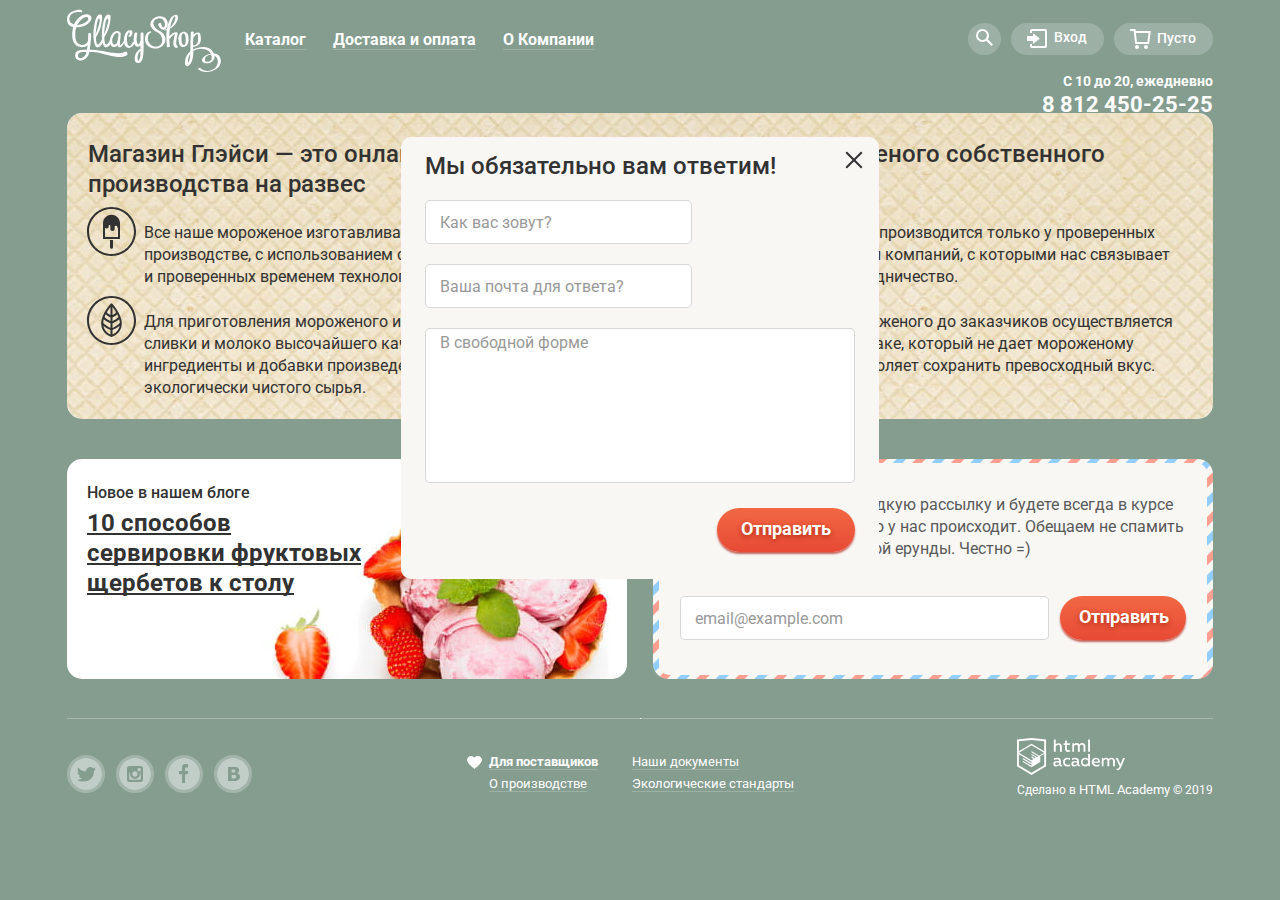
==== index.html @ fae97121 "18. Личный проект: начинаем оформление декоративных элементов" ====
<!DOCTYPE html>
<html lang="ru">
  <head>
    <meta charset="utf-8">
    <title>HTML Academy: Глейси</title>    
    <link href="https://fonts.googleapis.com/css?family=Roboto:400,500,700&display=swap&subset=cyrillic" rel="stylesheet">
    <link href="css/normalize.css" rel="stylesheet">
    <link href="css/style.css" rel="stylesheet">
  </head>
  <body>
    <input class="visually-hidden" type="radio" id="product-1" name="toggle" checked>
    <input class="visually-hidden" type="radio" id="product-2" name="toggle">
    <input class="visually-hidden" type="radio" id="product-3" name="toggle"> 
    <div class="site-wrapper">     
    <header class="page-header">
      <div class="container">
        <nav class="main-navigation">  
          <img class = "header-logo" src="img/logo.svg" width="154" height="64" alt="Логотип магазина «Глейси»">                
          <ul class="site-navigation">
            <li class="site-navigation-item">
              <a class="site-navigation-link" href="catalog.html">Каталог</a>
              <div class="sub-navigation-wrapper">
              <ul class="sub-navigation">
                <li class="sub-navigation-item"><a href="">Новинки</a></li>
                <li class="sub-navigation-item"><a href="catalog.html">Сливочное</a></li>
                <li class="sub-navigation-item"><a href="">Щербеты</a></li>
                <li class="sub-navigation-item"><a href="">Фруктовый лед</a></li>
                <li class="sub-navigation-item"><a href="">Мелорин</a></li>
              </ul>
              </div>           
            </li>          
            <li class="site-navigation-item"><a class="site-navigation-link" href="">Доставка и оплата</a></li>
            <li class="site-navigation-item"><a class="site-navigation-link" href="">О Компании</a></li>    
          </ul>
            <ul class="user-navigation">
              <li class="user-navigation-item">
                <a class="user-navigation-link user-navigation-link-search" href = "">
                  <svg xmlns="http://www.w3.org/2000/svg" xmlns:xlink="http://www.w3.org/1999/xlink" width="17" height="17" viewBox="0 0 17 17"><path fill="#fff" d="M16.958 15.527L11.75 10.32A6.455 6.455 0 0 0 13 6.5 6.5 6.5 0 1 0 6.5 13a6.465 6.465 0 0 0 3.839-1.263l5.205 5.204 1.414-1.414zM6.5 11C4.019 11 2 8.981 2 6.5S4.019 2 6.5 2 11 4.019 11 6.5 8.981 11 6.5 11z"/></svg>
                </a>
                <div class="search-form-wrapper">
                  <form class="search-form" action="https://echo.htmlacademy.ru" method="get"> 
                    <label for="search" class="visually-hidden">Строка поиска</label>
                    <input class="email-field" id = "search" type="text" name="search" value="" placeholder="Крем-брюле">
                  </form>
                </div>
              </li>          
              <li class="user-navigation-item">
                <a class="user-navigation-link" href = "">
                  <svg xmlns="http://www.w3.org/2000/svg" xmlns:xlink="http://www.w3.org/1999/xlink" width="21" height="19" viewBox="0 0 21 19"><g fill="#fff"><path d="M6 14.875L12.917 9.5 6 4.125v2.917H-.042v4.917H6z"/><path d="M18 0H5C3.9 0 3 .9 3 2v2h2V2h13v15H5v-2H3v2c0 1.1.9 2 2 2h13c1.1 0 2-.9 2-2V2c0-1.1-.9-2-2-2z"/></g></svg>
                  <span>Вход</span>
                </a>
                <div class="login-form-wrapper">
                <form class="login-form" action="https://echo.htmlacademy.ru" method="post">            
                  <label class ="visually-hidden" for="user-login">Логин</label>
                  <input class ="email-field email-field-login-form" id="user-login" type="email" name="login" placeholder="email@example.com">
                  <label class ="visually-hidden" for="user-password">Пароль</label>
                  <input class ="email-field email-field-login-form" id="user-password" type="password" name="password" placeholder="••••••••">            
                  <button type="submit" class = "button login-form-button">
                    Войти
                  </button>
                  <div class="login-form-links">
                    <a href="">Забыли пароль?</a>
                    <a href="">Новая регистрация</a>
                  </div>
                </form>
                </div>
              </li>          
              <li class="user-navigation-item">
                <a class="user-navigation-link" href = "">
                  <svg xmlns="http://www.w3.org/2000/svg" width="21" height="20" viewBox="0 0 21 20"><g fill="#FFF"><path d="M5.657 2.031L5.422 0H0v2h3.64l1.5 13h13.988l1.699-12.969H5.657zM17.372 13H6.922L5.888 4.031h12.66L17.372 13z"/><circle cx="6.984" cy="18" r="2"/><circle cx="15.984" cy="18" r="2"/></g></svg>
                  <span>Пусто</span>
                </a>            
              </li>
            </ul> 
          </nav> 
          <p class = "phone">С 10 до 20, ежедневно<br>        
            <a href="tel:+78124502515">8 812 450-25-25</a>
          </p>   
      </div>        
    </header>
    <main>           
      <div class="container">
        <h1 class = "visually-hidden">Магазин мороженого «Глейси»</h1>                 
      <div class="slider visually-hidden"> 
        <div class="slider-controls">
          <label for="product-1">Первый</label>
          <label for="product-2">Второй</label>
          <label for="product-3">Третий</label>
        </div>     
        <ul class ="slider-list">
          <li class="slider-item slide" id="slide1">
            <h2 class="slide-title">Крем-брюле и пломбир с малиновым джемом</h2>
            <a class="button slide-button" href="#">Давайте оба!</a>
          </li>
          <li class="slider-item slide" id="slide2">
            <h2 class="slide-title">Шоколадный пломбир и лимонный сорбет</h2>
            <a class="button slide-button" href="#">Давайте оба!</a>
          </li>
          <li class="slider-item slide" id="slide3">
            <h2 class="slide-title">Пломбир с помадкой<br>и клубничный щербет</h2>
            <a class="button slide-button" href="#">Давайте оба!</a>
          </li>          
        </ul>                      
      </div>
      <ul class = "special-offers visually-hidden">
        <li class = "special-offer special-offer-raspberries">
          <h2 class="special-offer-title">Малинка даром!</h2>            
          <p>При покупке 2 кг любого фруктового мороженого, добавим в ваш заказ банку малинового варенья бесплатно.</p>
          <a class = "button" href="">Хочу варенье!</a>
        </li>
        <li class = "special-offer special-offer-chocolate">
          <h2 class="special-offer-title">Шоколадки даром!</h2>
          <p>При покупке 2 кг пломбира, добавим в ваш заказ упаковку вкуснейшей шоколадной присыпки совершенно бесплатно.</p>
          <a class = "button" href="">Хочу шоколадки!</a>
        </li>  
      </ul>
      <ul class="catalog-list visually-hidden">
        <li class="catalog-item">
            <a href="">
                <img src="img/product-1.jpg" width="267" height="267" alt="Сливочное мороженое с яроко выраженным апельсиновым вкусом">
                <img src = "img/hit.svg" alt = "Хит">
                <h2 class="catalog-item-title">Сливочное с апельсиновым джемом и цитрусовой стружкой</h2>    
                <strong>310 ₽/кг</strong>        
            </a>             
        </li>
        <li class="catalog-item">
            <a href="">
                <img src="img/product-2.jpg" width="267" height="267" alt="Сливочное мороженое с кофейным вкусом, посыпанное тёртым шоколадом">
                <img src = "img/hit.svg" alt = "Хит">
                <h2 class="catalog-item-title">Сливочно-кофейное с кусочками шоколада</h2>
                <strong>380 ₽/кг</strong>
            </a>            
        </li>
        <li class="catalog-item">
            <a href="">
                <img src="img/product-3.jpg" width="267" height="267" alt="Сливочное мороженое с клубничным вкусом  розового цвета с белой посыпкой в виде сердечек">
                <img src = "img/hit.svg" alt = "Хит">
                <h2 class="catalog-item-title">Сливочно-клубничное с присыпкой из белого шоколада</h2>
                <strong>355 ₽/кг</strong>
            </a>            
        </li>
        <li class="catalog-item">
            <a href="">
                <img src="img/product-4.jpg" width="267" height="267" alt="Мороженое крем-брюле, смешанное с карамельной подливкой и посыпанное карамелью">
                <img src = "img/hit.svg" alt = "Хит">
                <h2 class="catalog-item-title">Сливочное крем-брюле с карамельной подливкой</h2>
                <strong>415 ₽/кг</strong>
            </a>            
        </li>
      </ul>  
      
      <section class = "about-us">
        <h2 class="about-us-title">Магазин Глэйси — это онлайн- и офлайн-магазин по продаже мороженого собственного производства на развес</h2>  
        <ul class="about-us-advantages">
          <li class="about-us-advantages-item">Все наше мороженое изготавливается на собственном производстве, с использованием современного оборудования и проверенных временем технологий.</li>
          <li class="about-us-advantages-item">Закупка ингредиентов  производится только у проверенных фермерских хозяйств и компаний, с которыми нас связывает долговременное сотрудничество.</li>
          <li class="about-us-advantages-item"> Для приготовления мороженого используются настоящие сливки и молоко высочайшего качества. Все дополнительные ингредиенты и добавки произведены из натурального, экологически чистого сырья.</li>
          <li class="about-us-advantages-item">Доставка нашего мороженого до заказчиков осуществляется в специальном термопаке, который не дает мороженому растаять в пути и позволяет сохранить превосходный вкус.</li>
        </ul>
      </section>
     
      <div class="news-container">
        <div class = "new-in-blog">
          <p>Новое в нашем блоге</p>  
          <div class="link-to-article">
            <a  href="">10 способов сервировки фруктовых щербетов к столу</a>    
          </div>               
        </div>
        <div class = "subscription">  
          <div class="subscription-background" >   
            <p class="subscription-text">Подпишитесь на нашу сладкую рассылку и будете всегда в курсе всего самого вкусного, что у нас происходит. Обещаем не спамить и не слать всякой ненужной ерунды. Честно =)</p>
            <form class="subscription-form" action="https://echo.htmlacademy.ru" method="post">
              <label for="email-for-subscription" class="visually-hidden">E-mail для подписки</label>
              <input class ="email-field email-field-subscription" id="email-for-subscription" type="email" name="email-for-subscription" placeholder="email@example.com">
              <button class="button send-email-button" type = "submit">Отправить</button>
            </form>  
          </div>  
        </div>
      </div>
    </div>
      <section class = "contacts visually-hidden">
        <h2 class = "visually-hidden">Расположение - как добраться</h2>
        <img class="map" src = "img/map.jpg" alt = "Карта с адресом магазина Санкт-Петербург, ул. Большая Конюшенная 19/8">   
        <div class="contacts-sidebar">         
        <p>Адрес главного офиса и офлайн-магазина:<br>
        <span>ул. Большая Конюшенная 19/8, Санкт-Петербург</span></p>
        <p>Для заказов по телефону:<br>
        <a href="tel:+78124502515">8 812 450-25-25</a><br>
        (с 10 до 20 ежедневно)</p>
        <button class = "button">Форма обратной связи</button>     
        </div>    
      </section>
    </main>
    <footer class = "page-footer">
      <div class="container">
          <ul class = "social-list">
            <li class="social-list-item">
              <a href="" aria-label="Ссылка для перехода в Твиттер">
                <svg xmlns="http://www.w3.org/2000/svg" width="32" height="32" viewBox="0 0 32 32"><path fill="#FFF" d="M16 0C7.164 0 0 7.164 0 16c0 8.837 7.164 16 16 16 8.837 0 16-7.163 16-16 0-8.836-7.163-16-16-16zm7.944 12.809c-.251 6.516-3.463 10.832-10.992 10.702h-.486c-.447 0-4.543-.443-5.344-1.823 2.479.19 4.247-.406 5.12-1.136-1.048-.289-2.923-.461-3.251-2.848.384.104.618.221 1.299.113-1.307-.824-2.758-1.519-2.679-3.643.311.317 1.164.518 1.46.457-.768-.233-2.149-3.244-.974-4.781 1.984 1.79 4.075 3.482 7.804 3.643.227-2.214 1.24-3.699 3.168-4.325 1.84-.479 3.255.26 3.901 1.138.737-.224 1.453-.466 2.193-.685-.004.833-.569 1.463-.935 1.709.747.165 1.423-.475 1.423-.475-.184.963-1.094 1.725-1.707 1.954z"/></svg>
              </a>
            </li>
            <li class="social-list-item"> 
              <a href="" aria-label="Ссылка для перехода в Инстаграм">
                <svg xmlns="http://www.w3.org/2000/svg" width="32" height="32" viewBox="0 0 32 32"><g fill="#FFF"><path d="M20.916 16a4.938 4.938 0 1 1-9.877 0c0-.394.051-.773.138-1.14h-.897v6.838h11.396V14.86h-.897c.086.367.137.746.137 1.14z"/><path d="M15.978 18.659c1.466 0 2.659-1.193 2.659-2.659s-1.193-2.659-2.659-2.659c-1.466 0-2.659 1.193-2.659 2.659s1.192 2.659 2.659 2.659zM18.637 10.302h3.039v3.039h-3.039z"/><path d="M16 0C7.164 0 0 7.164 0 16c0 8.837 7.164 16 16 16 8.837 0 16-7.163 16-16 0-8.836-7.163-16-16-16zm7.955 21.698a2.285 2.285 0 0 1-2.279 2.279H10.279A2.285 2.285 0 0 1 8 21.698V10.302a2.286 2.286 0 0 1 2.279-2.279h11.396a2.286 2.286 0 0 1 2.279 2.279v11.396z"/></g></svg>
              </a>
            </li>
            <li class="social-list-item">
              <a href="" aria-label="Ссылка для перехода в Фейсбук">
                <svg xmlns="http://www.w3.org/2000/svg" width="32" height="32" viewBox="0 0 32 32"><path fill="#FFF" d="M16 0C7.164 0 0 7.163 0 16s7.164 16 16 16c8.837 0 16-7.164 16-16S24.837 0 16 0zm4.062 9.455h-3.021v3.444h3.021v3.445h-3.021v8.61H14.02v-8.61H11v-3.445h3.021V9.455c0-1.902 1.353-3.445 3.021-3.445h3.021v3.445z"/></svg>
              </a>
            </li>
            <li class="social-list-item">
              <a href="" aria-label="Ссылка для перехода во ВКонтакте">
                <svg xmlns="http://www.w3.org/2000/svg" width="32" height="32" viewBox="0 0 32 32"><g fill="#FFF"><path d="M16.637 14.495c.402-.019.719-.082.951-.188.326-.145.54-.33.641-.559.101-.229.15-.496.15-.797 0-.232-.058-.465-.174-.697-.116-.232-.322-.405-.617-.517-.264-.1-.592-.155-.984-.165a76.242 76.242 0 0 0-1.652-.014h-.339v2.965h.565c.571 0 1.057-.009 1.459-.028zM18.118 17.084c-.282-.081-.672-.125-1.166-.132a127.97 127.97 0 0 0-1.55-.009h-.79v3.493h.264c1.014 0 1.74-.003 2.18-.009a3.2 3.2 0 0 0 1.212-.245c.377-.157.633-.364.774-.625s.214-.562.214-.9c0-.446-.088-.788-.261-1.03-.17-.241-.464-.423-.877-.543z"/><path d="M16 0C7.164 0 0 7.164 0 16c0 8.837 7.164 16 16 16 8.837 0 16-7.163 16-16 0-8.836-7.163-16-16-16zm6.602 20.531a3.73 3.73 0 0 1-1.124 1.327c-.552.415-1.161.71-1.823.886s-1.501.264-2.519.264h-6.121V8.987h5.443c1.13 0 1.957.038 2.48.113a5.126 5.126 0 0 1 1.561.5c.533.27.929.632 1.189 1.087.26.455.392.975.392 1.558 0 .678-.179 1.278-.536 1.795-.358.518-.863.92-1.517 1.208v.075c.917.182 1.642.559 2.179 1.13.537.571.807 1.325.807 2.261 0 .678-.138 1.283-.411 1.817z"/></g></svg>
              </a>
            </li> 
          </ul>
          <ul class="footer-nav-list">            
            <li class="footer-nav-item"><a class="bold-link" href="">Для поставщиков</a></li>
            <li class="footer-nav-item"><a href="">Наши документы</a></li>
            <li class="footer-nav-item"><a href="">О производстве</a></li>                  
            <li class="footer-nav-item"><a href="">Экологические стандарты</a></li>
          </ul>
          <div class = "copiright">
            <a href="https://htmlacademy.ru/intensive/htmlcss">
              <img src="img/logo-htmlacademy.svg" width="108" height="39" alt="Логотип HTMLAcademy">
            </a>
            <p>Сделано в <a href = "https://htmlacademy.ru/intensive/htmlcss">HTML Academy</a> © 2019</p>
          </div>        
      </div>
    </footer> 
    </div>
    <form class="feedback-form-wrapper" action="https://echo.htmlacademy.ru" method="post">
      <p class="feedback-form-title">Мы обязательно вам ответим!</p>
      <button class="delete-button delete-form-button" type="button"><span class="visually-hidden">Закрыть</span></button>
      <label for="user-name" class="visually-hidden">Логин</label>
      <input class="email-field" id="user-name" type="text" name="user-name" placeholder="Как вас зовут?">
      <label for="user-email" class="visually-hidden">E-mail</label>
      <input class="email-field" id="user-email" type="email" name="user-email" placeholder="Ваша почта для ответа?">   
      <label for="comment-field" class="visually-hidden">Текст сообщения</label>
      <textarea class="feedback-comment" id="comment-field" name="comment" rows="5" placeholder="В свободной форме"></textarea> 
      <button class="button feedback-button" type="submit">
        Отправить
      </button>         
    </form>     
  </body>  
</html>
---- css/style.css ----
body {
  margin: 0;
  padding: 0;
  font-family: "Roboto", Arial, sans-serif;  
  font-size: 16px;
  line-height: 22px;
  font-weight: 700;
  background-color:#849d8f;  
  color:#ffffff;  
  
}

a {
  text-decoration: none;
}

.visually-hidden {
  position: absolute;
  width: 1px;
  height: 1px;
  margin: -1px;
  border: 0;
  padding: 0;
  clip: rect(0, 0, 0, 0);
  overflow: hidden;
}

.hidden-elements{
  display: none;
}

.container {
  width:1146px;
  margin:auto;
  padding:0 27px;       
}

.main-navigation {
  line-height: 18px;
  color: #ffffff;      
}

.user-navigation{
  font-size: 14px;
  line-height: 16px;
  font-weight: 500;
  
  margin:0;
  padding:0;

  list-style: none; 

  height:33px;

  margin-left:auto;
  margin-top:23px;
  display:flex;
  justify-content: space-between;
  
  height: 32px;
}   

.site-navigation-item:hover .sub-navigation-wrapper{
  display: block; 
}

.site-navigation-item:hover,
.site-navigation-item:focus{  
  padding-top:8px;
  padding-bottom:6px;
  margin:0px;
  border-radius:30px;
  background-color: #ffffff; 
 }

.site-navigation-item:hover a,
.site-navigation-item:focus a{
  color: #323232;
}

.site-navigation-item:active{
  box-shadow: 0px 2px 1px #696969;
}

.sub-navigation-wrapper{
  width:143px;
  min-height:171px;
  position:absolute;
  top:31px;
  left:-6px;
  margin:0;
  padding:0;
  padding-top:8px;
  display: none;
}

.sub-navigation{  
  list-style: none;
  margin:0;
  padding:0;
  font-size: 14px;
  line-height: 16px;
  font-weight: 400;
  background-color: #f8f7f4;
  box-shadow: 0px 20px 20px rgba(0, 0, 0, 0.4);  
  border-radius:5px;  
  position:relative;
  z-index: 10;
}

.active-sub-navigation-item{
  background-color: #d07058;   
}

 .sub-navigation-item a:hover,
 .sub-navigation-item a:focus{
   background-color: #fbded7;   
 }

 .sub-navigation-item a:active{
  background-color: #f6b5a5;   
} 

.sub-navigation-item:first-child{  
  font-weight: 700; 
  padding-bottom:3px;
  padding-top:3px;
}

.sub-navigation-item:first-child::after{
  content:"";
  display:block;
  margin-left:6px;
 
  padding-left:0;
  width:128px;
  border-bottom:1px solid rgba(50,50,50,0.2);
  position:relative;
  top:3px;
}

.sub-navigation-item a{
  color: #323232;
  padding-bottom:8px;
  padding-top:8px;
  padding-left:20px;
  display: block; 
}

.sub-navigation-item:last-child{
  padding-bottom: 6px;
}

.user-navigation-item:hover,
.user-navigation-item:focus{
  background-color: #ffffff;

}

.user-navigation-item:hover a,
.user-navigation-item:focus a{
  color: #323232;
}

.user-navigation-item:hover path,
.user-navigation-item:focus path,
.user-navigation-item:hover circle,
.user-navigation-item:focus circle{
  fill: #323232;
}

.search-form-wrapper{
  position:absolute;
  right:0px;
  top:31px;
  width:341px;
  height:84px;  
  padding-top:6px;
  display:none;
}

.search-form{
  background-color:#f8f7f4;
  border-radius:5px;
  margin:0;
  padding:0;
  padding:20px 15px;
  box-shadow: 0 20px 20px rgba(0, 0, 0, 0.4);
}

.search-form input{
  height: 44px;
  font-size: 14px;
  margin:0;
  padding:0; 
  width: 100%;
  box-sizing:border-box;
  padding: 15px;  
}

.user-navigation-item:hover .search-form-wrapper{
  display: block; 
  z-index: 20;
}

.login-form-wrapper{
  position:absolute;
  right:0px;
  top:31px;
  display:none;
  padding-top:6px;
  width:277px;
  height:214px;
}

.login-form{  
  background-color:#f8f7f4;
  border-radius:5px;

  margin:0;
  padding:0;
  padding-top:20px;
  padding-left:19px;
  padding-right:17px;
  padding-bottom:22px;
  box-shadow: 0 20px 20px rgba(0, 0, 0, 0.4);  
}

.email-field-login-form{
  font-size: 14px;
  margin:0;
  padding:0;
  margin-bottom: 20px;
  width: 100%;
  box-sizing:border-box;
}

.user-navigation-item:hover .login-form-wrapper{
  display: block; 
  z-index: 20;
}

.login-form-button{
  width: 100px;
  height:44px;
  float: left;
  margin-right:20px;
  border-radius: 25px /30px; 
  padding-top:3px;
}

.login-form-links{
  display:flex;
  flex-wrap:wrap;
}

.login-form-links a{
  padding-right:0;
  font-size: 13px;
  line-height: 21px;
  font-weight: 400;
  color:#323232;
  background-image: linear-gradient(to top, rgba(0,0,0,0) 0px, rgba(0,0,0,0) 3px, #323232 3px, #323232 4px, rgba(0,0,0,0) 4px, rgba(0,0,0,0) 100px);
}

.login-form-links a:hover,
.login-form-links a:focus,
.login-form-links a:active{
  color:#e84d37;
  background-image: linear-gradient(to top, rgba(0,0,0,0) 0px, rgba(0,0,0,0) 3px, #e84d37 3px, #e84d37 4px, rgba(0,0,0,0) 4px, rgba(0,0,0,0) 100px);
}

.phone{
  font-size: 14px;
  line-height: 16px;
  font-weight: 700;
}

.phone a{
  color:#ffffff;
  font-size: 22px;
  line-height: 24px;
  font-weight: 700;
}

/*.site-wrapper {
  background-color: #849d8f;
  background-image: url("../img/slider-1.png");
  background-repeat: no-repeat;
  background-position: center 83px ;  

  transition: background-image 0.5s ease, background-color 0.5s ease; 
}

.site-wrapper::before,
.site-wrapper::after {
  content: "";

  visibility: hidden;
}

.site-wrapper::before {
  background-image: url("../img/slider-2.png");
}

.site-wrapper::after {
  background-image: url("../img/slider-3.png");
}

.slider {
  position: relative;

  padding-top: 280px;
 
  text-align: center;
  color: #ffffff
}

.slider-list {
  margin: 0;
  padding: 0;
  
  list-style: none;
}

.slide {
  display: none;  
}

.slide-title {
 
  width: 670px;
  margin: 0 auto;
  padding-bottom:27px;

 
  font-size: 60px;
  line-height: 60px;
  font-weight: 700;
}
*/

.button{  
  display: inline-block;
  vertical-align: middle;
  font-size: 18px;
  line-height: 24px; 
  font-weight: 700;
  color:  #ffffff;
  text-shadow: 0 2px 5px rgba(160, 32, 11, 0.76);
  text-align: center;
 
  text-decoration: none;

  background: #f26843;
  background: linear-gradient(to bottom, #f26843, #e74a35);
  box-shadow: 0 2px 2px rgba(172, 16, 0, 0.64);   
  border: none;
  cursor: pointer;
}

.button:hover,
.button:focus{
  background: linear-gradient(to bottom, #f26843, #e74a35), rgba(255, 255, 255, 0.2);
  background-blend-mode: overlay;
  box-shadow: 0 2px 2px #ac1000;
  color:#fefefe;
}

.button:active{
  background: linear-gradient(to bottom, #f26843, #e74a35), rgba(0, 0, 0, 0.07);
  background-blend-mode: overlay;
  box-shadow: 0 2px 2px #942718;
  color:#fceeec;
}
/*
.slide-button{  
  padding:11px 43px 11px 41px;
  font-size: 32px;
  line-height: 44px; 
}

.slider-controls {
  position: absolute;
  bottom: 22px;
  left: 0;
  z-index: 20;
  
  font-size: 0;
}

.slider-controls label {
  display: inline-block;
  width: 17px;
  height: 17px;
  margin-right: 8px;

  vertical-align: top;

  background-color: transparent;
  border: 2px solid #ffffff;
  border-radius: 50%;
  cursor: pointer;
}

#product-1:checked ~ .site-wrapper {
  background-color: #849d8f;
  background-image: url("../img/slider-1.png");
}

#product-2:checked ~ .site-wrapper {
  background-color: #8996a6;
  background-image: url("../img/slider-2.png");
}

#product-3:checked ~ .site-wrapper {
  background-color: #9d8b84;
  background-image: url("../img/slider-3.png");
}

#product-1:checked ~ .site-wrapper #slide1,
#product-2:checked ~ .site-wrapper #slide2,
#product-3:checked ~ .site-wrapper #slide3 {
  display: block;
}

#product-1:checked ~ .site-wrapper label[for="product-1"],
#product-2:checked ~ .site-wrapper label[for="product-2"],
#product-3:checked ~ .site-wrapper label[for="product-3"] {
  background-color: #ffffff;
}
*/
.special-offers{
  font-size: 18px;
  line-height: 22px;
  font-weight: 700;
  list-style: none;
  margin:0;
  padding:0;
}

.special-offer{
  border-radius: 15px;
}

.special-offer-title{
  font-size: 35px;
  line-height: 41px;
  font-weight: 700;
}

.special-offer-raspberries{
  background-image: url("../img/raspberry-background.jpg");
  background-repeat: no-repeat; 
  background-color: rgb(97,24,46);
}

.special-offer-chocolate{
  background-image: url("../img/chocolate-background.jpg");
  background-repeat: no-repeat; 
  background-color: rgb(114,67,48);
}

.special-offer-raspberries,
.special-offer-chocolate{
  width:560px;
  min-height:229px;
}

.catalog-item{
  text-align: center; 
  width:293px;
  margin-bottom:-42px;
  position:relative;
  min-height: 405px;
}

.catalog-item a{
  color:#ffffff;
  margin:0;
  padding:0;
  display:block;
}

.catalog-item img{
  border-radius: 50%;
  margin-top:6px;
  margin-bottom: 8px;
}

.catalog-item-title{
  font-size: 16px;
  line-height: 22px;
  font-weight: 500;
 
  margin:0;
  padding:0;
  width:255px;
  display:inline;

  background-image: linear-gradient(to top,  rgba(255, 255, 255, 0.2) 1px, rgba(0,0,0,0) 1px, rgba(0,0,0,0) 100px);
  position:relative;
  bottom: 50px;
}

.price-of-item{
  font-size: 45px;
  line-height: 45px;
 
  display:block;
  position:relative;
  bottom:71px;  
  right:60px;
  text-shadow:0.5px 0.9px 3px rgba(49, 50, 53, 0.5);
 }

.price-of-item span{
  text-transform:  lowercase;
  font-size:30px;
}

.catalog-item:hover{
  background: rgba(255, 255, 255, 0.2);
  background-blend-mode: overlay;    
  z-index:10;
}

.catalog-item:hover .button{
  display:inline-block;
}

.catalog-item-button{  
  position:absolute;
  right:50px;
  bottom:22px;
  width:200px;
  min-height:44px;
  margin:0;
  padding:0;  
  border-radius: 30px;
  display:none;    
}

.about-us{
  background-color: #9d8b84;
  background-image: url("../img/waffle-background.jpg"); 
  color: #323232;
  border-radius:15px;
  margin:0;
  padding:0; 
}

.about-us-title{
  font-size: 24px;
  line-height: 30px;
  font-weight: 500;
  margin:0;
  padding:0; 
  margin-left:21px;
  padding-top:26px;  
}

.about-us-advantages{
  list-style: none;
  margin:0;
  padding:0;
  display:flex;
  justify-content: space-between;
  padding-left:20px;
  padding-right:34px;
}

.about-us-advantages-item:nth-child(2n){
  margin-left: 27px;
}
  
.about-us-advantages-item{
  font-weight: 400;
  display:flex;
  justify-content: space-between;
  flex-grow:1;
  margin:0;
  padding:0; 
  margin-top:23px;  
}

.about-us-advantages-item:first-child::before{
  display:block;
  width:49px;
  height:49px;
  content:url("../img/ice-cream.svg");
  position:relative;
  bottom:15px;
  margin-right:8px;
}

.about-us-advantages-item:nth-child(2)::before{
  display:block;
  width:49px;
  height:49px;
  content:url("../img/cow.svg");
  position:relative;
  bottom:15px;
  margin-right:8px;
  
}

.about-us-advantages-item:nth-child(3)::before{
  display:block;
  width:49px;
  height:49px;
  content:url("../img/eco.svg");
  position:relative;
  bottom:15px;
  margin-right:8px;
}

.about-us-advantages-item:last-child::before{
  display:block;
  width:49px;
  height:49px;
  content:url("../img/thermometer.svg");
  position:relative;
  bottom:15px;
  margin-right:8px;
}

.new-in-blog,
.subscription{  
  border-radius:15px;
}

.new-in-blog{
  background-color: #ffffff;
  background-image: url("../img/strawberry-background.jpg"); 
  background-repeat: no-repeat;  
  font-weight: 500;
  color:#323232; 
  margin:0;
  padding:0;  
  display:flex;
  flex-direction: column;
  justify-content: flex-start;
}

.new-in-blog p{  
  margin:0;
  margin-top:23px;
  margin-left:20px;
  padding:0;
}

.link-to-article{  
  width:283px;    
  margin:0;
  margin-left:20px;
  margin-top:4px;
  padding:0;   
}

.link-to-article a{  
  font-size: 24px;
  line-height: 30px; 
  font-weight: 700;   
  color:#323232;
  background-image: linear-gradient(to top, rgba(0,0,0,0) 0px, rgba(0,0,0,0) 2px, #323232 2px, #323232 4px, rgba(0,0,0,0) 4px, rgba(0,0,0,0) 100px);
}

.link-to-article a:hover,
.link-to-article a:focus,
.link-to-article a:active{  
  color:#e84d37; 
  background-image: linear-gradient(to top, rgba(0,0,0,0) 0px, rgba(0,0,0,0) 2px, #e84d37 2px, #e84d37 4px, rgba(0,0,0,0) 4px, rgba(0,0,0,0) 100px);
}

.subscription{
  background-image: url("../img/bg-post.svg");  
  background-repeat: no-repeat;   
  color:#5a5a5a;
  font-weight: 400;
  margin:0;
  padding:0;  
}

.subscription-background{
  background-color: #f8f7f4;
  border-radius: 10px;
  padding:0;
  margin:4px 6px; 
  display:flex;
  flex-direction: column;
}

.subscription-text{
  margin:0;
  padding:0;
  margin-left:21px;
  margin-right:21px;
  margin-top: 31px; 
  margin-bottom:36px;
}

.subscription-form{
  display:flex;
  justify-content:space-between;
  margin-right:21px;
  margin-left:21px;
  margin-bottom:35px;
  height:44px;
}

.email-field{  
  border-radius:5px;
  border: solid 1px rgba(178, 178, 178, 0.52);
  outline-offset:-1px;
  padding-left:14px;
  height:44px;
  font-family: "Roboto", Arial, sans-serif;  
  
  line-height: 24px;
  font-weight: 700;
  color:#323232;
  box-sizing: border-box;
}

.email-field-subscription{
  flex-grow: 1;
  margin-right:11px;
  font-size: 16px;
}

.email-field:hover,
.feedback-comment:hover{
  border: solid 2px rgba(154, 154, 154, 0.52);
  outline-offset:-2px;
  border-radius:5px;
  padding-left:13px;
}

.email-field:focus,
.feedback-comment:focus{
  border: solid 2px rgba(46, 136, 228, 0.52);
  outline-offset:-2px;
  border-radius:5px;
  padding-left:13px;
}

.email-field::placeholder,
.feedback-comment::placeholder{
  font-weight: 400;
  color:#999999;
}

.send-email-button{
  padding:9px 17px 11px 19px;
  border-radius:30px;
}

.contacts{
  font-size: 14px;
  line-height: 20px; 
  font-weight: 400; 
  color:#323232;
}

.contacts span{
  font-size: 18px;
  line-height: 24px; 
  font-weight: 700;
}

.contacts a{
  font-size: 18px;
  line-height: 22px;
  font-weight: 700;
  color: #323232;
}

.page-footer a{
  font-size: 13px;
  line-height: 18px;
  font-weight: 400;
  color:#ffffff;  
}

.page-footer a:hover,
.page-footer a:focus,
.page-footer a:active{
  color:#ffbc9e;
}

.social-list{
  opacity: 0.5;
  list-style: none;
}

.footer-nav-list{
  list-style: none;
}

.footer-nav-item .bold-link{
  font-weight: 700;
  margin-left:-15px;
}

.copiright{
  font-size: 12px;
  line-height: 18px;
  font-weight: 400;
}

/*.activ-button-of-navigation{
  background-color: #d07058;
  border-radius:15px;
  
}

.activ-button-of-navigation .site-navigation-link{
  display:inline-block; 
  margin-left:13px;
  margin-right:14px;
}
*/
.full-basket{
  background-color: rgba(248, 247, 244, 0.99);
  border-radius:30px;
 

  position:relative;
  padding:0;
  border-radius: 30px; 
  
  padding-left:16px;
  padding-right:17px; 
  flex-grow:1;  

  margin:0;
  text-decoration: none;
  margin-left:10px; 
}

.full-basket .user-navigation-link{
  color:#323232; 
}

.full-basket:hover .basket-wrapper{
  display:block;
}

.basket-form{
  color: #323232;
}

.basket-wrapper{
  width:540px;
  min-height: 189px;  
  position:absolute;  
  right:0px;
  top:33px;
  z-index: 20;
  display:none;  
}

.basket-form{
  background-color: #f8f7f4;
  border-radius: 5px;
  font-size: 13px;
  font-weight: 400;
  margin:0px;
  margin-top:3px;
  padding:0px;
  padding-bottom:21px;
  text-align: right; 
}

.basket-list{
  display:flex;
  flex-direction:column;
  padding-top:9px; 
  padding-right:34px;
  margin-bottom: 15px;
}

.basket-item{
  display:flex;
  
  margin-top:20px; 
  vertical-align: bottom;
}

.basket-item img{
  position: relative;
  top:-9px;
  right:-1px;
  border-radius:50%;
  margin-right:14px;
}

.basket-item a{
  width:217px;
  color:#323232; 
  text-align: left; 
}

.basket-item-amount{
  flex-grow:1;
  text-align:right;
}

.basket-item-price{
  color:#999999;
}

.basket-item-cost{
  margin-left:29px;
}

.delete-button{
 
  border: 0;
  cursor: pointer;  
  position: absolute;
  
  background-color: transparent;
}

.delete-item-button{
  width:11px;
  height:11px;
  top:36px;
  left:7px; 
  height: 1px;  
}

.delete-button::before,
.delete-button::after {
  content: "";

  position: absolute;
 
  background-color: #323232;
}

.delete-item-button:before,
.delete-item-button:after{
  height: 1px; 
  width: 16px;  
}

.delete-button::before {
  transform: rotate(45deg);
}

.delete-button::after {
  transform: rotate(-45deg);
}

.basket-total{
  display:block;
  color: #323232;
  font-size: 15px;
  line-height: 18px;
  font-weight: 700;
  text-align:right;
  margin-right:15px;
  margin-left:15px;
}

.basket-total::before{
  content:"";
  display: block;
  border-bottom: 1px solid #cacac7;
  margin-bottom:14px;
}

.basket-form-button{
  display:inline-block;
  margin-left: auto;
  margin-right: 15px;
  margin-top:14px;
  
  border-radius: 25px /30px; ;
  width:170px;
  height:44px;  
  line-height:44px;
}



.bread-crumbs{
  list-style: none;
  margin:0;
  margin-top: 21px;
  padding:0;  
  display:flex;
  justify-content: flex-start;
  flex-wrap: wrap;
  font-weight: 400; 
}

.bread-crumbs-item{
  position: relative;

  margin-right: 21px;

  border-bottom: 1px solid rgba(255, 255, 255, 0.2); 

  line-height: .97; 
}

.bread-crumbs-item::after{
  content: "»";
  position: absolute;
  right:-14px;
  
}

.bread-crumbs-item:last-child{
  margin-right: 0;
  border-bottom:none;
}

.breadcrumbs-current::after {
  display: none;
}
 

.bread-crumbs a{
  font-size: 14px;
  line-height: 16px;
  font-weight: 400;
  color:#ffffff;
  margin:0;
  padding:0;
}

.main-title{
  font-size: 35px;
  line-height: 41px;
  font-weight: 700;
  margin:0;
  margin-top: 3px;
  padding:0;  
}

.name-of-filter{
  font-size: 14px;
  line-height: 16px;
  font-weight: 500;
}

.sorting{
  font-size: 16px;
  line-height: 18px;
  font-weight: 500;  
  color: #ffffff; 
}

.sorting:hover,
.sorting:focus{
  color: #323232;
}

.sorting,
.price,
.fat,
.fillers{  
  background-color: rgba(255, 255, 255, 0.2);
  list-style: none;
}

.button-apply-filters{
  background-color: rgba(255, 255, 255, 0.2);
  color: #ffffff; 
}

.button-apply-filters:hover,
.button-apply-filters:focus,
.button-apply-filters:active{
  background-color: #ffffff; 
  color: #323232;  
}

.pagination-item a{
  color: #ffffff;
}

.pagination-item-not-activ a{
  color:rgba(255, 255, 255, 0.2);
}

.pagination-item-current{
  display: block;
  background-color: #ffffff; 
  vertical-align: middle;  
}

.pagination-item-current a{ 
   color: #323232;
}

.pagination-item a:active{
  background-color: #ffffff; 
  color: #323232;
}

.pagination-item a:hover,
.pagination-item a:focus{
  background-color: rgba(255, 255, 255, 0.2);
  color: #ffffff; 
}

/* ----- Сеточные стили ----- */
.page-header{
  width:100%;    
}

.page-header .container{
  justify-content: flex-end;    
}

.main-navigation{
  display:flex;
  flex-wrap:wrap;
  justify-content: space-between;  
  width:100%; 
}

.header-logo{
  margin:0;
  padding:0;
  margin-top: 9px;
  margin-right:10px;
}

.site-navigation {
  list-style: none;
 
  margin:0;  
  padding:0;  
  
  display:flex;   
  align-items: baseline;
  margin-top:22px;
}

.site-navigation-link{   
  border-bottom: 1px solid rgba(255, 255, 255, 0.2); 
  vertical-align: baseline;
  line-height: .97; 
  margin:0;
  margin-right: 13px;
  margin-left:14px;  
  
  color: #ffffff;
  text-decoration: none;
}

.site-navigation-item{
  padding-top:9px;
  position:relative;
}

.active-site-navigation-item{
  background-color: #d07058;  
 
  padding-top:9px;
  padding-bottom:10px;
  margin:0px;
  border-radius:30px;

}  

.active-site-navigation-item a{
  border:none;
}

.user-navigation-item{
  position:relative;
  padding:0;
  border-radius: 30px;
  background-color:rgba(255, 255, 255, 0.2);  
  
  padding-left:16px;
  padding-right:17px; 
  flex-grow:1;  

  margin:0;
  text-decoration: none;
  margin-left:10px;  
}

.user-navigation-link{
  color: #ffffff;
}

.user-navigation-item:first-child{  
  flex-grow:0;
  padding:0;
}

.user-navigation-link svg{
  position:relative;
  top:6px;
  margin-right:3px;
}

.user-navigation-link-search{
padding-left:8px;
padding-right:5px;
}

.phone{
  align-self: center;
  margin:0;
  text-align:right; 
  float:right;
}

.phone a{
  position:relative;
  top:4px;
}

.about-us{
  margin: 0;  
  margin-top:40px;
  min-height: 306px;
}

.about-us-advantages{
  display: flex;
  flex-wrap:wrap;
}

.about-us-advantages-item{
  width: 475px;  
}

.news-container{
  width: 100%;
  display:flex;
  justify-content: space-between;
  margin-top:40px;
}

.new-in-blog,
.subscription{
  width:560px;
  min-height:220px;  
}

.page-footer{ 
  width: 100%;
  min-height:107px;
}

.page-footer .container{
  display: flex;
  flex-direction: row;  
}


.social-list{
  margin:0;  
  margin-top:36px;
  padding:0;    
  display:flex;
  align-items:flex-start;
}

.social-list-item{
  padding:0;
  margin:0;
  margin-right:11px;
  border:solid 3px rgba(255,255, 255,0.5);
  border-radius: 50px;
  display:block;
  height:32px;
 }

.footer-nav-list{
  margin:0;
  padding:0;
  margin-top:31px;
  margin-left: 226px;
  width: 305px;
  display:flex;
  align-content:flex-start; 
  flex-wrap: wrap; 
}

.footer-nav-item{  
  margin:0;
  padding:0;
  
}

.footer-nav-item a{
  border-bottom: 1px solid rgba(255, 255, 255, 0.2); 
  line-height: 0.97;
}

.footer-nav-item:first-child::before{
  content: url("../img/heart.svg");
  width:15px;
  height:13px;
   
  position:relative;
  top:3px;
  right:22px;
 }

.footer-nav-item:nth-child(2n+1){
  width: 143px;
}

.footer-nav-item:nth-child(2n){
  width: 162px;
}

.copiright{
  margin-left:auto;  
  margin-top:18px;
  margin-right:0;
  display:flex;
  flex-direction:column;
}

.copiright p{
  margin-top:0px;
}

.catalog-container{
  display:flex;
  width:1200px;
  margin:auto;
}

.catalog-list{
  display:flex;  
  flex-wrap: wrap;
  padding: 0;
  margin: 0;
  list-style: none;
 
}
.catalog-item:nth-child(4n){
  margin-right: 0;
}

.main-page .container{
  flex-direction:column; 
}

/*.main-page .container::after{
  content:"";
  display:block;
  text-align: center;
  width:1146px;
  border-top: solid 1px rgba(255, 255, 255, 0.3);
}
*/
.special-offers{
  width: 100%;
  display:flex;
  justify-content: space-between;
  margin-top:40px;
}

.contacts{
  display:block;
  margin-left: auto;
  margin-right: auto;
  text-align: center;
  margin-top: 39px;
  position:relative;
}

.contacts-sidebar{
  width:302px;
  height: 305px;
  position:absolute;
  top:63px;
  left:871px;  
  background-color: #ffffff;
}

.form-of-filters{
  margin-top:30px;
  display:flex;
  flex-wrap: wrap;
}

.fillers{
  display:flex;
  margin:0;
  padding:0;
}

.button-apply-filters{
  width:144px;
  height:37px;
  align-self:center;
}

.pagination-list{
  list-style: none;
  width:100%;
  display:flex;
  flex-wrap:wrap;
  justify-content:flex-end;  
  flex-grow:1;   
  margin:0;
  margin-top:80px;
  margin-bottom:30px;
    
  padding:0;
 
}

.pagination-list::before{
  content: "";

  position: relative;
  top: 8px;
  right: 5px;

  width: 8px;
  height: 8px;

  border-top: solid 1px #ffffff;
  border-right: solid 1px #ffffff;
  opacity: 0.2;
  transform: rotate(-135deg);
  margin-right: 9px;

 }

 .pagination-list::after{
  content: "";

  position: relative;
  top: 8px;
  right: 5px;

  width: 8px;
  height: 8px;

  border-top: solid 1px #ffffff;
  border-right: solid 1px #ffffff;
  transform: rotate(45deg);
  margin-left:17px;
 }


.pagination-item{
  margin-right:2px;
  width:27px;
  height:26px;
  border-radius:50%;
  text-align:center;
}

.pagination-item a{
  margin:0;
  padding:0;
  margin-top:2px;
  line-height: 28px;
  font-weight: 500;
}

.pagination-item:last-child{
  margin-right:0;
}

.feedback-form-wrapper{
  position: fixed;
  
  color: #323232;
  background-color: #f8f7f4;
  border-radius: 10px;

  top: 137px;
  left: 50%;

  width: 430px;
  margin-left:-239px;
  padding:15px 24px 27px 24px;

  display:flex;
  flex-direction: column;
}

.feedback-form-title{
  margin:0;
  margin-bottom: 20px;
  font-size: 24px;
  line-height: 28px;
  font-weight: 500;
}

.delete-form-button{
  left:433px;
  top:13px;
}

.feedback-form-wrapper .email-field{
  margin-bottom: 20px;
  width:267px;
}

.feedback-comment{
  margin-bottom: 25px;
  width  : 100%;
  height : 155px;
  resize: none;
  overflow:auto;

  border-radius:5px;
  border: solid 1px rgba(178, 178, 178, 0.52);
  outline-offset:-1px;
  padding-left:14px;
  font-family: "Roboto", Arial, sans-serif;  
  
  line-height: 24px;
  font-weight: 700;
  color:#323232;
  box-sizing: border-box;
}

.feedback-button{
  align-self:flex-end;
  padding:9px 24px 11px 24px;
  border-radius:30px;
}

.delete-form-button{
  width:17px;
  height:17px;
}

.delete-form-button:before,
.delete-form-button:after{
  height: 2px; 
  width: 22px;  
}

.page-footer::before{
  content:"";
  display:block;
  width: 1146px;
  margin-left: auto;
  margin-right: auto;
  border-bottom: 1px solid rgba(255, 255, 255, 0.3);
}
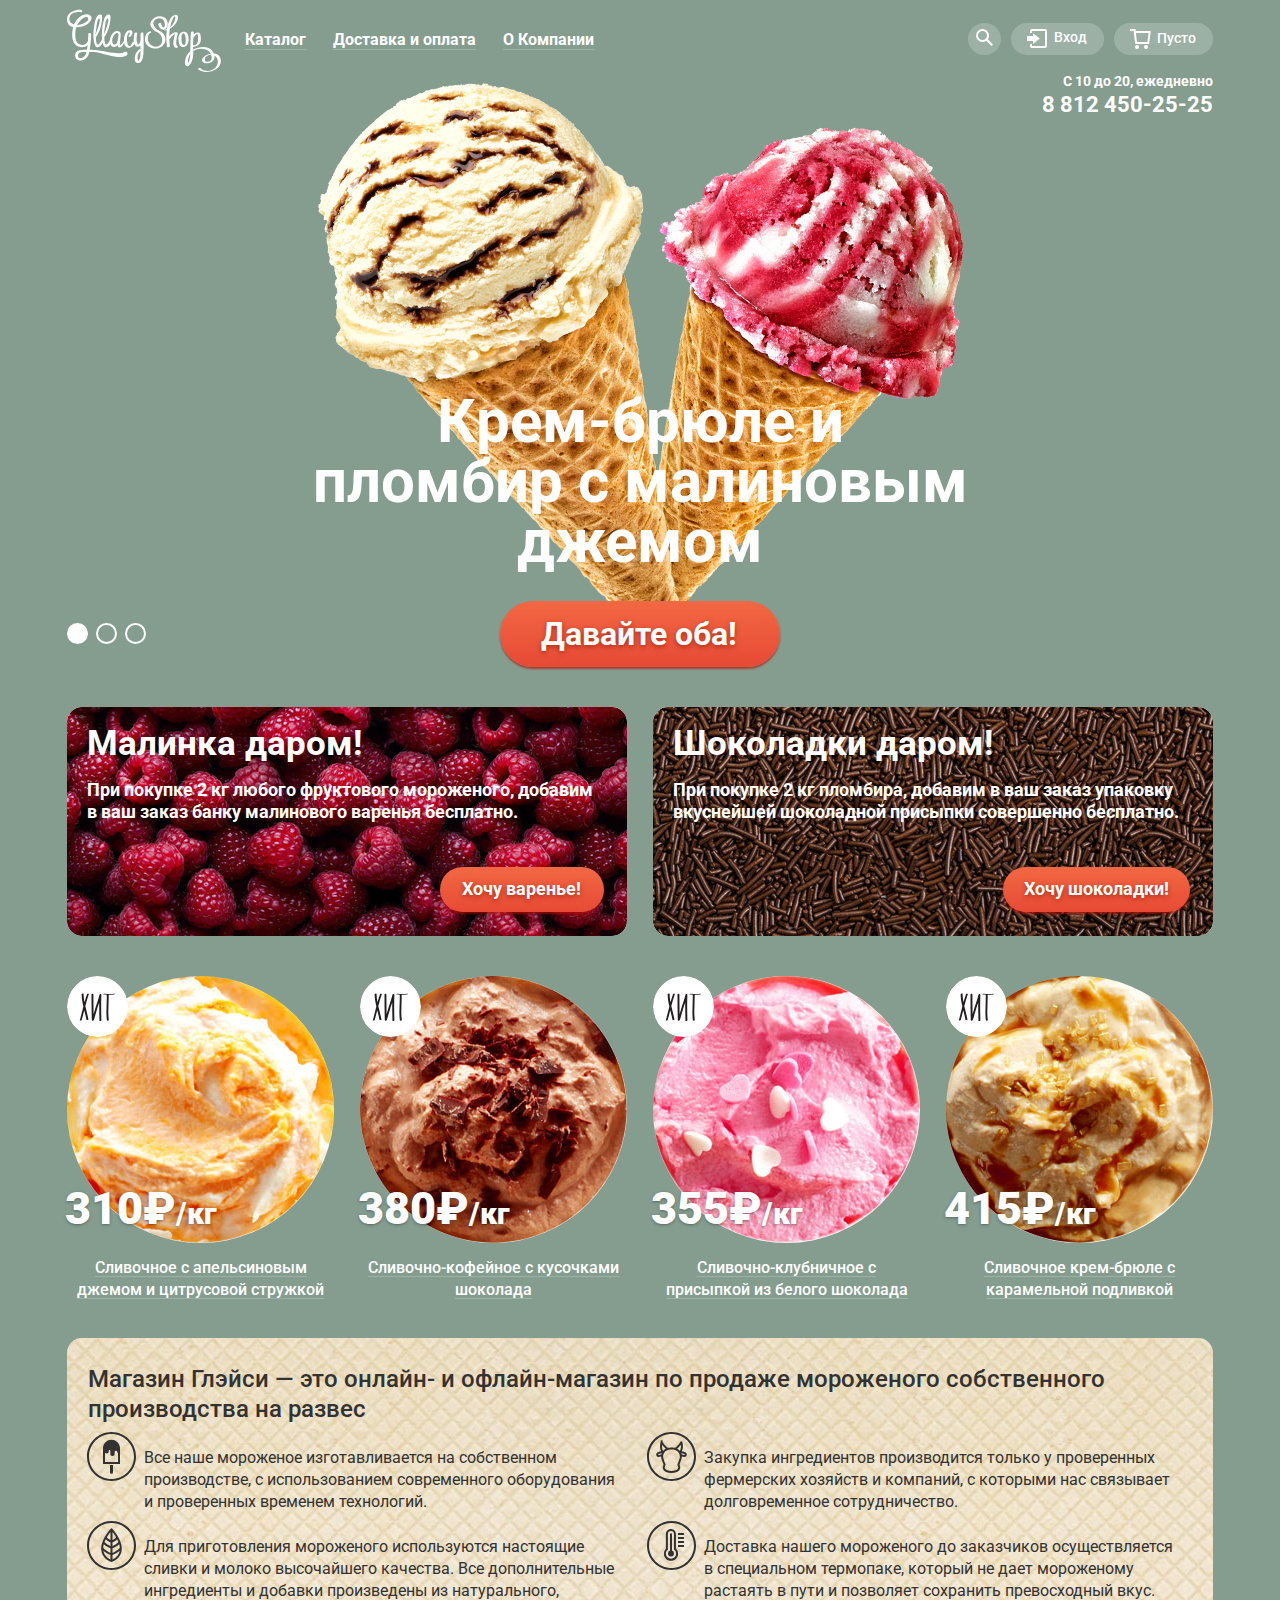
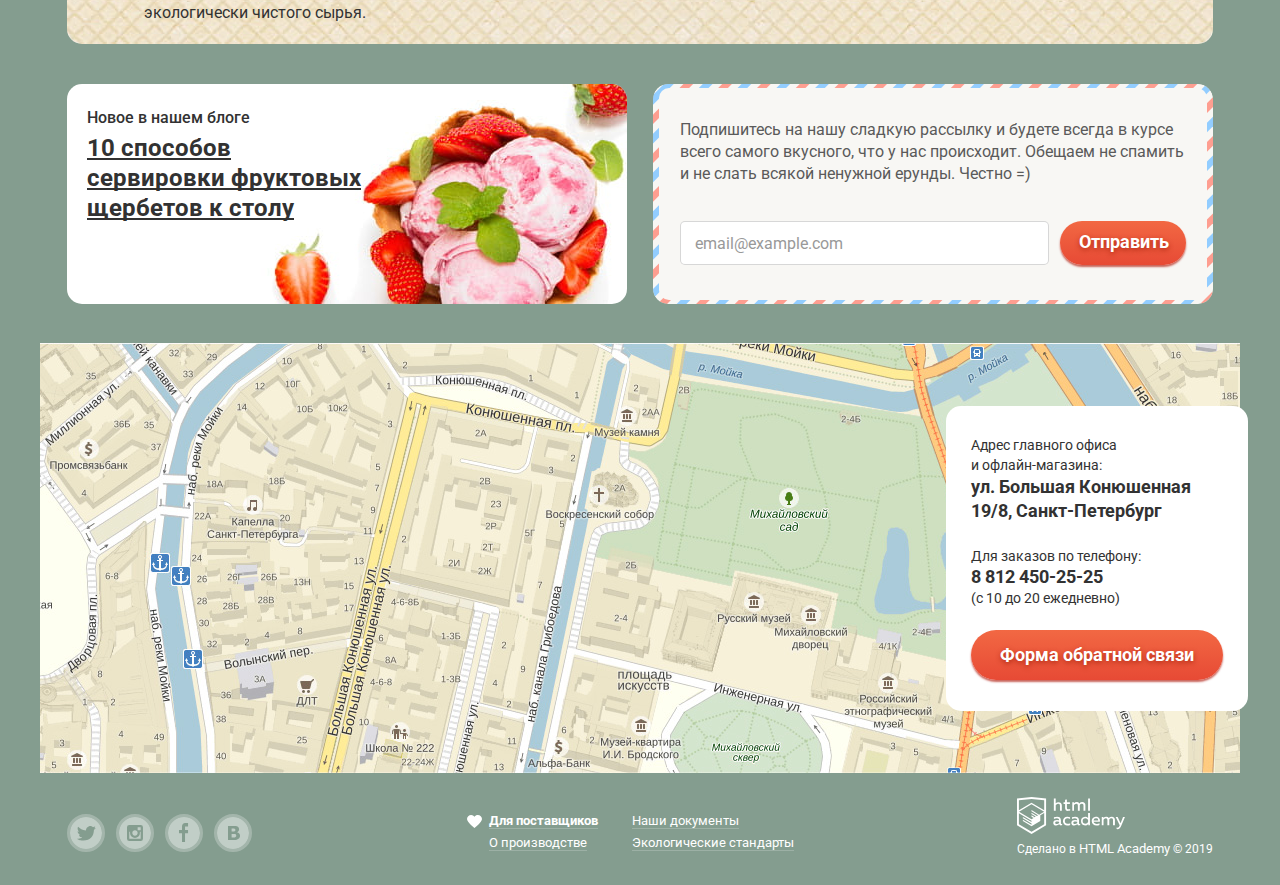
==== commit 180677d7: "Текущие изменения" ====
--- a/index.html
+++ b/index.html
@@ -81,7 +81,7 @@
     <main>           
       <div class="container">
         <h1 class = "visually-hidden">Магазин мороженого «Глейси»</h1>                 
-      <div class="slider visually-hidden"> 
+      <div class="slider"> 
         <div class="slider-controls">
           <label for="product-1">Первый</label>
           <label for="product-2">Второй</label>
@@ -102,53 +102,60 @@
           </li>          
         </ul>                      
       </div>
-      <ul class = "special-offers visually-hidden">
+      <ul class = "special-offers">
         <li class = "special-offer special-offer-raspberries">
           <h2 class="special-offer-title">Малинка даром!</h2>            
-          <p>При покупке 2 кг любого фруктового мороженого, добавим в ваш заказ банку малинового варенья бесплатно.</p>
-          <a class = "button" href="">Хочу варенье!</a>
+          <p class ="special-offer-text">При покупке 2 кг любого фруктового мороженого, добавим в ваш заказ банку малинового варенья бесплатно.</p>
+          <a class = "button special-offer-button" href="">Хочу варенье!</a>
         </li>
         <li class = "special-offer special-offer-chocolate">
           <h2 class="special-offer-title">Шоколадки даром!</h2>
-          <p>При покупке 2 кг пломбира, добавим в ваш заказ упаковку вкуснейшей шоколадной присыпки совершенно бесплатно.</p>
-          <a class = "button" href="">Хочу шоколадки!</a>
+          <p class ="special-offer-text">При покупке 2 кг пломбира, добавим в ваш заказ упаковку вкуснейшей шоколадной присыпки совершенно бесплатно.</p>
+          <a class = "button special-offer-button" href="">Хочу шоколадки!</a>
         </li>  
       </ul>
-      <ul class="catalog-list visually-hidden">
-        <li class="catalog-item">
-            <a href="">
-                <img src="img/product-1.jpg" width="267" height="267" alt="Сливочное мороженое с яроко выраженным апельсиновым вкусом">
-                <img src = "img/hit.svg" alt = "Хит">
-                <h2 class="catalog-item-title">Сливочное с апельсиновым джемом и цитрусовой стружкой</h2>    
-                <strong>310 ₽/кг</strong>        
-            </a>             
+      </div>
+      <div class = "catalog-container hit-catalog-container">
+      <ul class="catalog-list">
+        <li class="catalog-item">
+            <a href="">
+                <img src="img/product-1.jpg" width="267" height="267" alt="Сливочное мороженое с яроко выраженным апельсиновым вкусом">               
+                <strong class="price-of-item">310₽<span>/кг</span></strong> 
+                <h2 class="catalog-item-title">Сливочное с апельсиновым<br>джемом и цитрусовой стружкой</h2>      
+                <img class="hit-catalog-item" src = "img/hit.svg" alt = "Хит">                   
+            </a>               
+            <button class = "button catalog-item-button">Быстрый просмотр</button>          
         </li>
         <li class="catalog-item">
             <a href="">
                 <img src="img/product-2.jpg" width="267" height="267" alt="Сливочное мороженое с кофейным вкусом, посыпанное тёртым шоколадом">
-                <img src = "img/hit.svg" alt = "Хит">
-                <h2 class="catalog-item-title">Сливочно-кофейное с кусочками шоколада</h2>
-                <strong>380 ₽/кг</strong>
-            </a>            
+                <strong class="price-of-item">380₽<span>/кг</span></strong> 
+                <h2 class="catalog-item-title">Сливочно-кофейное с кусочками шоколада</h2>   
+                <img class="hit-catalog-item" src = "img/hit.svg" alt = "Хит">              
+            </a>   
+            <button class = "button catalog-item-button">Быстрый просмотр</button>           
         </li>
         <li class="catalog-item">
             <a href="">
                 <img src="img/product-3.jpg" width="267" height="267" alt="Сливочное мороженое с клубничным вкусом  розового цвета с белой посыпкой в виде сердечек">
-                <img src = "img/hit.svg" alt = "Хит">
-                <h2 class="catalog-item-title">Сливочно-клубничное с присыпкой из белого шоколада</h2>
-                <strong>355 ₽/кг</strong>
-            </a>            
+                <strong class="price-of-item">355₽<span>/кг</span></strong>  
+                <h2 class="catalog-item-title">Сливочно-клубничное с<br>присыпкой из белого шоколада</h2> 
+                <img class="hit-catalog-item" src = "img/hit.svg" alt = "Хит"> 
+            </a>    
+            <button class = "button catalog-item-button">Быстрый просмотр</button>          
         </li>
         <li class="catalog-item">
             <a href="">
                 <img src="img/product-4.jpg" width="267" height="267" alt="Мороженое крем-брюле, смешанное с карамельной подливкой и посыпанное карамелью">
-                <img src = "img/hit.svg" alt = "Хит">
+                <strong class="price-of-item">415₽<span>/кг</span></strong> 
                 <h2 class="catalog-item-title">Сливочное крем-брюле с карамельной подливкой</h2>
-                <strong>415 ₽/кг</strong>
-            </a>            
+                <img class="hit-catalog-item" src = "img/hit.svg" alt = "Хит"> 
+            </a>   
+            <button class = "button catalog-item-button">Быстрый просмотр</button>           
         </li>
       </ul>  
-      
+      </div>
+      <div class = "container">
       <section class = "about-us">
         <h2 class="about-us-title">Магазин Глэйси — это онлайн- и офлайн-магазин по продаже мороженого собственного производства на развес</h2>  
         <ul class="about-us-advantages">
@@ -178,16 +185,16 @@
         </div>
       </div>
     </div>
-      <section class = "contacts visually-hidden">
+      <section class = "contacts">
         <h2 class = "visually-hidden">Расположение - как добраться</h2>
         <img class="map" src = "img/map.jpg" alt = "Карта с адресом магазина Санкт-Петербург, ул. Большая Конюшенная 19/8">   
         <div class="contacts-sidebar">         
-        <p>Адрес главного офиса и офлайн-магазина:<br>
-        <span>ул. Большая Конюшенная 19/8, Санкт-Петербург</span></p>
-        <p>Для заказов по телефону:<br>
-        <a href="tel:+78124502515">8 812 450-25-25</a><br>
-        (с 10 до 20 ежедневно)</p>
-        <button class = "button">Форма обратной связи</button>     
+          <p>Адрес главного офиса<br>и офлайн-магазина:<br>
+          <span>ул. Большая Конюшенная 19/8, Санкт-Петербург</span></p>
+          <p>Для заказов по телефону:<br>
+          <a href="tel:+78124502515">8 812 450-25-25</a><br>
+          (с 10 до 20 ежедневно)</p>
+          <button class = "button contacts-sidebar-button">Форма обратной связи</button>     
         </div>    
       </section>
     </main>
@@ -230,7 +237,7 @@
       </div>
     </footer> 
     </div>
-    <form class="feedback-form-wrapper" action="https://echo.htmlacademy.ru" method="post">
+    <form class="feedback-form-wrapper visually-hidden" action="https://echo.htmlacademy.ru" method="post">
       <p class="feedback-form-title">Мы обязательно вам ответим!</p>
       <button class="delete-button delete-form-button" type="button"><span class="visually-hidden">Закрыть</span></button>
       <label for="user-name" class="visually-hidden">Логин</label>
--- a/css/style.css
+++ b/css/style.css
@@ -283,7 +283,7 @@
   font-weight: 700;
 }
 
-/*.site-wrapper {
+.site-wrapper {
   background-color: #849d8f;
   background-image: url("../img/slider-1.png");
   background-repeat: no-repeat;
@@ -327,18 +327,16 @@
   display: none;  
 }
 
-.slide-title {
- 
+.slide-title { 
   width: 670px;
   margin: 0 auto;
+  margin-top: 39px;
   padding-bottom:27px;
-
  
   font-size: 60px;
   line-height: 60px;
   font-weight: 700;
 }
-*/
 
 .button{  
   display: inline-block;
@@ -373,11 +371,13 @@
   box-shadow: 0 2px 2px #942718;
   color:#fceeec;
 }
-/*
+
 .slide-button{  
   padding:11px 43px 11px 41px;
   font-size: 32px;
   line-height: 44px; 
+  border-radius: 50px;
+  margin-top:2px;
 }
 
 .slider-controls {
@@ -429,24 +429,37 @@
 #product-3:checked ~ .site-wrapper label[for="product-3"] {
   background-color: #ffffff;
 }
-*/
+
 .special-offers{
   font-size: 18px;
   line-height: 22px;
   font-weight: 700;
   list-style: none;
   margin:0;
-  padding:0;
+  margin-bottom:34px;
+  padding:0;  
 }
 
 .special-offer{
   border-radius: 15px;
+  padding-top:16px;
+  padding-left:20px;
+  padding-right:23px;
+  padding-bottom:24px;
+  box-sizing: border-box;
+  display:flex;
+  flex-direction: column;
+  justify-content: space-between;
+
 }
 
 .special-offer-title{
   font-size: 35px;
   line-height: 41px;
   font-weight: 700;
+  margin:0;
+  margin-bottom:15px;
+  padding:0;
 }
 
 .special-offer-raspberries{
@@ -465,6 +478,28 @@
 .special-offer-chocolate{
   width:560px;
   min-height:229px;
+}
+
+.special-offer-text{
+  margin:0px;
+  flex-grow: 1;
+  padding:0;
+}
+
+.special-offer-button{
+  align-self: flex-end;
+  
+  box-sizing: border-box;
+  margin:0; 
+  border-radius:30px;
+}
+
+.special-offer-raspberries .special-offer-button{
+  padding:10px 23px 11px 22px;
+}
+
+.special-offer-chocolate .special-offer-button{
+  padding:10px 21px 11px 21px;
 }
 
 .catalog-item{
@@ -486,6 +521,13 @@
   border-radius: 50%;
   margin-top:6px;
   margin-bottom: 8px;
+}
+
+.hit-catalog-item{
+  position: absolute;
+  margin:0;
+  right:219px;
+  bottom:330px;
 }
 
 .catalog-item-title{
@@ -1335,32 +1377,25 @@
   display:flex;
   width:1200px;
   margin:auto;
+  text-align:center;
+}
+
+.hit-catalog-container{
+  margin-bottom:-35px;
 }
 
 .catalog-list{
   display:flex;  
   flex-wrap: wrap;
   padding: 0;
-  margin: 0;
-  list-style: none;
- 
-}
-.catalog-item:nth-child(4n){
-  margin-right: 0;
+  margin: auto;
+  list-style: none; 
 }
 
 .main-page .container{
   flex-direction:column; 
 }
 
-/*.main-page .container::after{
-  content:"";
-  display:block;
-  text-align: center;
-  width:1146px;
-  border-top: solid 1px rgba(255, 255, 255, 0.3);
-}
-*/
 .special-offers{
   width: 100%;
   display:flex;
@@ -1372,7 +1407,7 @@
   display:block;
   margin-left: auto;
   margin-right: auto;
-  text-align: center;
+  text-align:center;
   margin-top: 39px;
   position:relative;
 }
@@ -1382,8 +1417,26 @@
   height: 305px;
   position:absolute;
   top:63px;
-  left:871px;  
+  left:946px;  
   background-color: #ffffff;
+  border-radius:15px;
+  padding:29px 25px 31px 25px;
+  box-sizing: border-box;
+  display:flex;
+  flex-direction:column;
+  justify-content: space-between;
+  text-align:left;
+}
+
+.contacts-sidebar p,
+.contacts-sidebar span{
+  margin:0;
+  padding:0;
+}
+
+.contacts-sidebar-button{
+  padding:13px 27px;
+  border-radius:30px;
 }
 
 .form-of-filters{
@@ -1481,7 +1534,7 @@
   background-color: #f8f7f4;
   border-radius: 10px;
 
-  top: 137px;
+  top: 337px;
   left: 50%;
 
   width: 430px;
@@ -1546,8 +1599,7 @@
   width: 22px;  
 }
 
-.page-footer::before{
-  content:"";
+.separator{  
   display:block;
   width: 1146px;
   margin-left: auto;
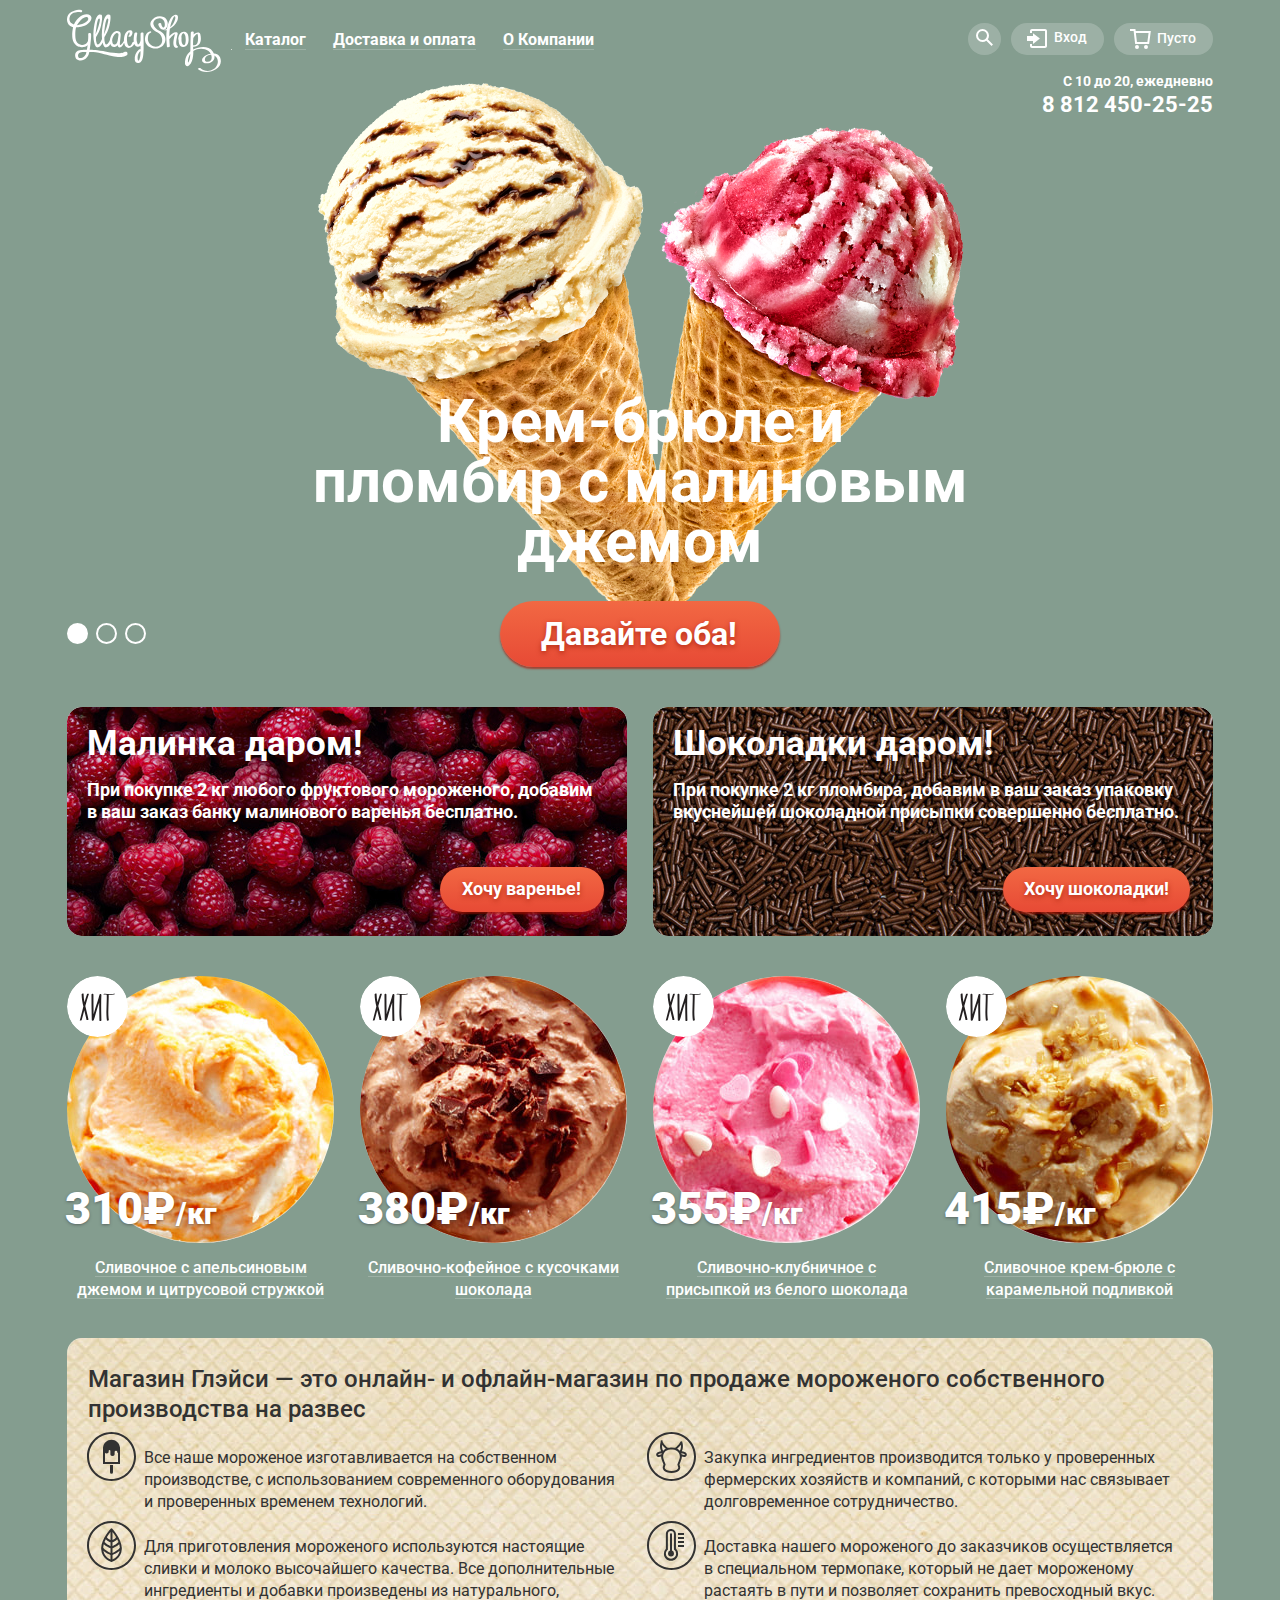
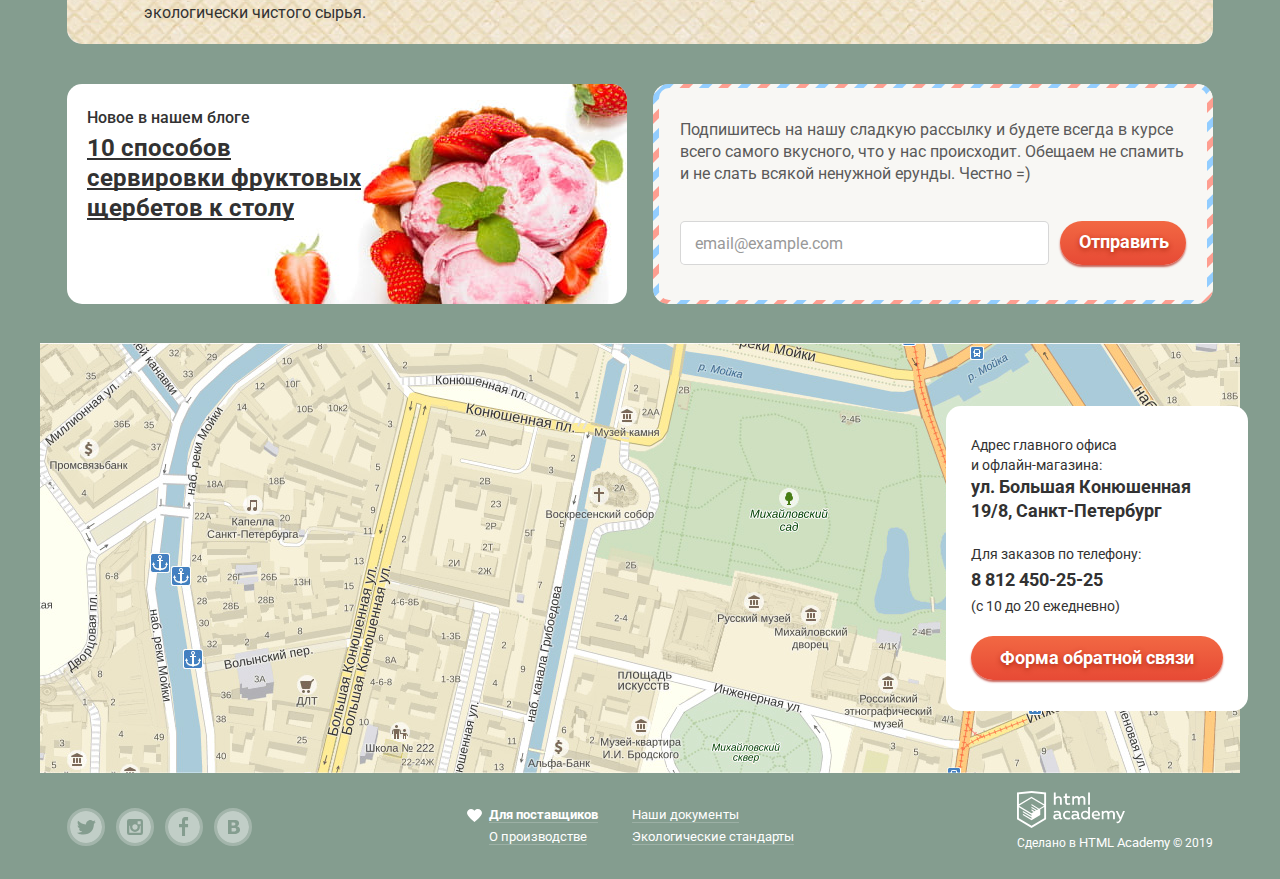
==== commit 8b26a71b: "Текущие изменения" ====
--- a/index.html
+++ b/index.html
@@ -18,16 +18,14 @@
           <img class = "header-logo" src="img/logo.svg" width="154" height="64" alt="Логотип магазина «Глейси»">                
           <ul class="site-navigation">
             <li class="site-navigation-item">
-              <a class="site-navigation-link" href="catalog.html">Каталог</a>
-              <div class="sub-navigation-wrapper">
-              <ul class="sub-navigation">
+              <a class="site-navigation-link" href="catalog.html">Каталог</a>              
+              <ul class="sub-navigation visually-hidden">
                 <li class="sub-navigation-item"><a href="">Новинки</a></li>
                 <li class="sub-navigation-item"><a href="catalog.html">Сливочное</a></li>
                 <li class="sub-navigation-item"><a href="">Щербеты</a></li>
                 <li class="sub-navigation-item"><a href="">Фруктовый лед</a></li>
                 <li class="sub-navigation-item"><a href="">Мелорин</a></li>
-              </ul>
-              </div>           
+              </ul>                      
             </li>          
             <li class="site-navigation-item"><a class="site-navigation-link" href="">Доставка и оплата</a></li>
             <li class="site-navigation-item"><a class="site-navigation-link" href="">О Компании</a></li>    
--- a/css/style.css
+++ b/css/style.css
@@ -12,6 +12,8 @@
 
 a {
   text-decoration: none;
+  margin:0;
+  padding:0;
 }
 
 .visually-hidden {
@@ -25,10 +27,6 @@
   overflow: hidden;
 }
 
-.hidden-elements{
-  display: none;
-}
-
 .container {
   width:1146px;
   margin:auto;
@@ -40,25 +38,22 @@
   color: #ffffff;      
 }
 
-.user-navigation{
-  font-size: 14px;
-  line-height: 16px;
-  font-weight: 500;
-  
-  margin:0;
-  padding:0;
-
-  list-style: none; 
-
-  height:33px;
-
-  margin-left:auto;
-  margin-top:23px;
-  display:flex;
-  justify-content: space-between;
-  
-  height: 32px;
-}   
+.site-navigation {
+  list-style: none;
+ 
+  margin:0;  
+  padding:0;  
+  
+  display:flex;   
+  flex-wrap: wrap;
+  align-items: center;
+  margin-top:7px; 
+}
+
+/*.site-navigation-item{
+  padding-top:9px;
+  position:relative;
+}
 
 .site-navigation-item:hover .sub-navigation-wrapper{
   display: block; 
@@ -82,7 +77,32 @@
   box-shadow: 0px 2px 1px #696969;
 }
 
-.sub-navigation-wrapper{
+.active-site-navigation-item{
+  background-color: #d07058;  
+ 
+  padding-top:9px;
+  padding-bottom:10px;
+  margin:0px;
+  border-radius:30px;
+
+}  
+.active-site-navigation-item a{
+  border:none;
+}
+*/
+.site-navigation-link{   
+  border-bottom: 1px solid rgba(255, 255, 255, 0.2); 
+  
+  line-height: .97; 
+  margin:0;
+  margin-right: 13px;
+  margin-left:14px;  
+  
+  color: #ffffff;
+  text-decoration: none;
+}
+
+/*.sub-navigation-wrapper{
   width:143px;
   min-height:171px;
   position:absolute;
@@ -93,7 +113,7 @@
   padding-top:8px;
   display: none;
 }
-
+*/
 .sub-navigation{  
   list-style: none;
   margin:0;
@@ -150,6 +170,26 @@
 .sub-navigation-item:last-child{
   padding-bottom: 6px;
 }
+
+.user-navigation{
+  font-size: 14px;
+  line-height: 16px;
+  font-weight: 500;
+  
+  margin:0;
+  padding:0;
+
+  list-style: none; 
+
+  height:33px;
+
+  margin-left:auto;
+  margin-top:23px;
+  display:flex;
+  justify-content: space-between;
+  
+  height: 32px;
+}   
 
 .user-navigation-item:hover,
 .user-navigation-item:focus{
@@ -851,18 +891,6 @@
   font-weight: 400;
 }
 
-/*.activ-button-of-navigation{
-  background-color: #d07058;
-  border-radius:15px;
-  
-}
-
-.activ-button-of-navigation .site-navigation-link{
-  display:inline-block; 
-  margin-left:13px;
-  margin-right:14px;
-}
-*/
 .full-basket{
   background-color: rgba(248, 247, 244, 0.99);
   border-radius:30px;
@@ -1175,47 +1203,6 @@
   margin-right:10px;
 }
 
-.site-navigation {
-  list-style: none;
- 
-  margin:0;  
-  padding:0;  
-  
-  display:flex;   
-  align-items: baseline;
-  margin-top:22px;
-}
-
-.site-navigation-link{   
-  border-bottom: 1px solid rgba(255, 255, 255, 0.2); 
-  vertical-align: baseline;
-  line-height: .97; 
-  margin:0;
-  margin-right: 13px;
-  margin-left:14px;  
-  
-  color: #ffffff;
-  text-decoration: none;
-}
-
-.site-navigation-item{
-  padding-top:9px;
-  position:relative;
-}
-
-.active-site-navigation-item{
-  background-color: #d07058;  
- 
-  padding-top:9px;
-  padding-bottom:10px;
-  margin:0px;
-  border-radius:30px;
-
-}  
-
-.active-site-navigation-item a{
-  border:none;
-}
 
 .user-navigation-item{
   position:relative;
@@ -1300,6 +1287,7 @@
 .page-footer .container{
   display: flex;
   flex-direction: row;  
+  margin-top:-6px;
 }
 
 
@@ -1434,8 +1422,12 @@
   padding:0;
 }
 
+.contacts-sidebar a{
+  line-height: 32px;
+}
+
 .contacts-sidebar-button{
-  padding:13px 27px;
+  padding:10px 27px;
   border-radius:30px;
 }
 
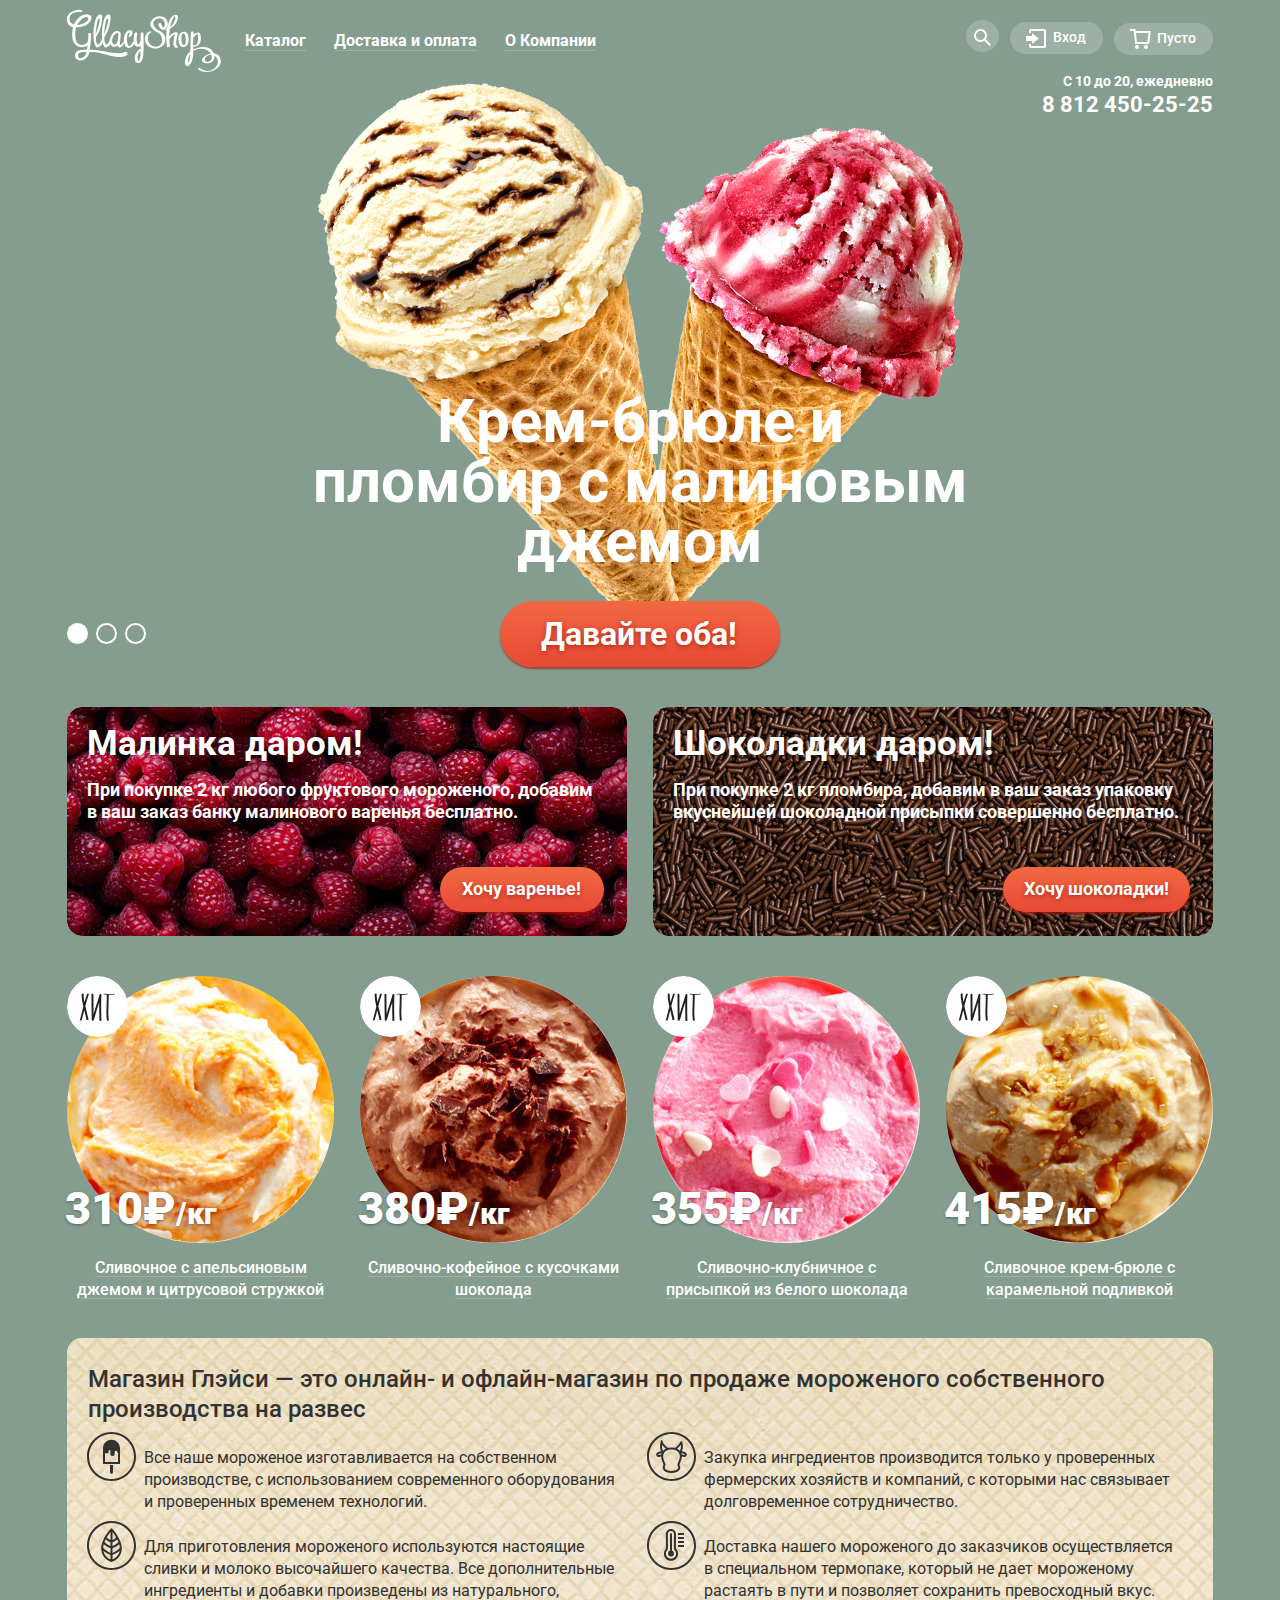
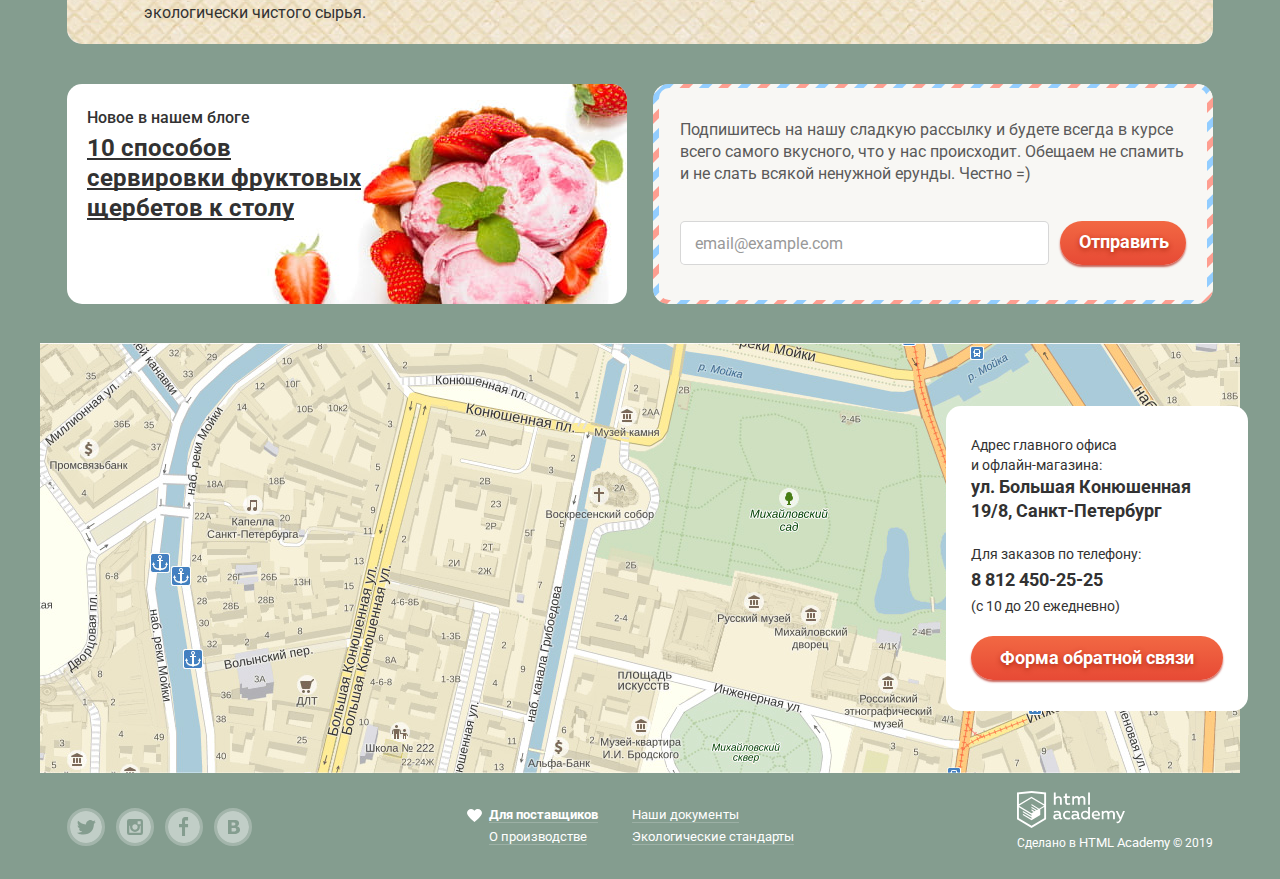
==== commit 711a85cb: "Текущие изменения" ====
--- a/index.html
+++ b/index.html
@@ -19,12 +19,12 @@
           <ul class="site-navigation">
             <li class="site-navigation-item">
               <a class="site-navigation-link" href="catalog.html">Каталог</a>              
-              <ul class="sub-navigation visually-hidden">
-                <li class="sub-navigation-item"><a href="">Новинки</a></li>
-                <li class="sub-navigation-item"><a href="catalog.html">Сливочное</a></li>
-                <li class="sub-navigation-item"><a href="">Щербеты</a></li>
-                <li class="sub-navigation-item"><a href="">Фруктовый лед</a></li>
-                <li class="sub-navigation-item"><a href="">Мелорин</a></li>
+              <ul class="sub-navigation">
+                <li class="sub-navigation-item"><a class="sub-navigation-link" href="">Новинки</a></li>
+                <li class="sub-navigation-item"><a class="sub-navigation-link" href="catalog.html">Сливочное</a></li>
+                <li class="sub-navigation-item"><a class="sub-navigation-link" href="">Щербеты</a></li>
+                <li class="sub-navigation-item"><a class="sub-navigation-link" href="">Фруктовый лед</a></li>
+                <li class="sub-navigation-item"><a class="sub-navigation-link" href="">Мелорин</a></li>
               </ul>                      
             </li>          
             <li class="site-navigation-item"><a class="site-navigation-link" href="">Доставка и оплата</a></li>
@@ -35,19 +35,16 @@
                 <a class="user-navigation-link user-navigation-link-search" href = "">
                   <svg xmlns="http://www.w3.org/2000/svg" xmlns:xlink="http://www.w3.org/1999/xlink" width="17" height="17" viewBox="0 0 17 17"><path fill="#fff" d="M16.958 15.527L11.75 10.32A6.455 6.455 0 0 0 13 6.5 6.5 6.5 0 1 0 6.5 13a6.465 6.465 0 0 0 3.839-1.263l5.205 5.204 1.414-1.414zM6.5 11C4.019 11 2 8.981 2 6.5S4.019 2 6.5 2 11 4.019 11 6.5 8.981 11 6.5 11z"/></svg>
                 </a>
-                <div class="search-form-wrapper">
-                  <form class="search-form" action="https://echo.htmlacademy.ru" method="get"> 
-                    <label for="search" class="visually-hidden">Строка поиска</label>
-                    <input class="email-field" id = "search" type="text" name="search" value="" placeholder="Крем-брюле">
-                  </form>
-                </div>
+                <form class="search-form" action="https://echo.htmlacademy.ru" method="get"> 
+                  <label for="search" class="visually-hidden">Строка поиска</label>
+                  <input class="email-field" id = "search" type="text" name="search" value="" placeholder="Крем-брюле">
+                </form>                
               </li>          
               <li class="user-navigation-item">
                 <a class="user-navigation-link" href = "">
                   <svg xmlns="http://www.w3.org/2000/svg" xmlns:xlink="http://www.w3.org/1999/xlink" width="21" height="19" viewBox="0 0 21 19"><g fill="#fff"><path d="M6 14.875L12.917 9.5 6 4.125v2.917H-.042v4.917H6z"/><path d="M18 0H5C3.9 0 3 .9 3 2v2h2V2h13v15H5v-2H3v2c0 1.1.9 2 2 2h13c1.1 0 2-.9 2-2V2c0-1.1-.9-2-2-2z"/></g></svg>
                   <span>Вход</span>
-                </a>
-                <div class="login-form-wrapper">
+                </a>                
                 <form class="login-form" action="https://echo.htmlacademy.ru" method="post">            
                   <label class ="visually-hidden" for="user-login">Логин</label>
                   <input class ="email-field email-field-login-form" id="user-login" type="email" name="login" placeholder="email@example.com">
@@ -60,8 +57,7 @@
                     <a href="">Забыли пароль?</a>
                     <a href="">Новая регистрация</a>
                   </div>
-                </form>
-                </div>
+                </form>                
               </li>          
               <li class="user-navigation-item">
                 <a class="user-navigation-link" href = "">
--- a/css/style.css
+++ b/css/style.css
@@ -27,56 +27,56 @@
   overflow: hidden;
 }
 
+.page-header{
+  width:100%;    
+}
+
 .container {
   width:1146px;
   margin:auto;
   padding:0 27px;       
 }
 
+.page-header .container{
+  justify-content: flex-end;    
+}
+
 .main-navigation {
   line-height: 18px;
-  color: #ffffff;      
+  color: #ffffff;   
+  display:flex;
+  flex-wrap:wrap;
+  justify-content: space-between;  
+  width:100%; 
+}
+
+.header-logo{
+  margin:0;
+  padding:0;
+  margin-top: 9px;
+  margin-right:10px;
 }
 
 .site-navigation {
   list-style: none;
  
   margin:0;  
-  padding:0;  
+  padding:0;    
   
   display:flex;   
   flex-wrap: wrap;
-  align-items: center;
-  margin-top:7px; 
-}
-
-/*.site-navigation-item{
-  padding-top:9px;
+  
+  margin-top:32px; 
+}
+
+.site-navigation-item{
   position:relative;
 }
 
-.site-navigation-item:hover .sub-navigation-wrapper{
-  display: block; 
-}
-
-.site-navigation-item:hover,
-.site-navigation-item:focus{  
-  padding-top:8px;
-  padding-bottom:6px;
-  margin:0px;
-  border-radius:30px;
-  background-color: #ffffff; 
- }
-
-.site-navigation-item:hover a,
-.site-navigation-item:focus a{
-  color: #323232;
-}
-
-.site-navigation-item:active{
-  box-shadow: 0px 2px 1px #696969;
-}
-
+.site-navigation-item:hover .sub-navigation{
+  display:block;
+}
+/*
 .active-site-navigation-item{
   background-color: #d07058;  
  
@@ -93,53 +93,53 @@
 .site-navigation-link{   
   border-bottom: 1px solid rgba(255, 255, 255, 0.2); 
   
-  line-height: .97; 
-  margin:0;
-  margin-right: 13px;
+  margin:0;
+  margin-right: 14px;
   margin-left:14px;  
   
   color: #ffffff;
   text-decoration: none;
 }
 
-/*.sub-navigation-wrapper{
-  width:143px;
-  min-height:171px;
-  position:absolute;
-  top:31px;
-  left:-6px;
-  margin:0;
-  padding:0;
-  padding-top:8px;
-  display: none;
-}
-*/
+.site-navigation-link:hover,
+.site-navigation-link:focus,
+.site-navigation-item:hover .site-navigation-link{
+  margin-right: 0;
+  margin-left:0;
+  padding-right:14px;
+  padding-left:14px;
+  padding-top:7px;
+  padding-bottom:5px;
+  background-color: #f7f6f3;
+  color:#323232;
+  border-radius:30px;
+}
+
+.site-navigation-link:active{
+  box-shadow: 0px 2px 1px #696969;
+}
+
 .sub-navigation{  
   list-style: none;
   margin:0;
   padding:0;
+
+  min-width: 143px;
   font-size: 14px;
   line-height: 16px;
   font-weight: 400;
+
   background-color: #f8f7f4;
   box-shadow: 0px 20px 20px rgba(0, 0, 0, 0.4);  
   border-radius:5px;  
-  position:relative;
+
+  position:absolute;
+  top:28px;
+  left:-6px;
   z-index: 10;
-}
-
-.active-sub-navigation-item{
-  background-color: #d07058;   
-}
-
- .sub-navigation-item a:hover,
- .sub-navigation-item a:focus{
-   background-color: #fbded7;   
- }
-
- .sub-navigation-item a:active{
-  background-color: #f6b5a5;   
-} 
+
+  display:none;
+}
 
 .sub-navigation-item:first-child{  
   font-weight: 700; 
@@ -147,29 +147,42 @@
   padding-top:3px;
 }
 
+.sub-navigation-item:last-child{
+  padding-bottom: 6px;
+}
+
 .sub-navigation-item:first-child::after{
   content:"";
   display:block;
   margin-left:6px;
+  margin-top:3px;
  
   padding-left:0;
   width:128px;
   border-bottom:1px solid rgba(50,50,50,0.2);
-  position:relative;
-  top:3px;
-}
-
-.sub-navigation-item a{
+}
+
+.active-sub-navigation-item{
+  background-color: #d07058;   
+} 
+
+.sub-navigation-link{
   color: #323232;
-  padding-bottom:8px;
+  padding-bottom:7px;
   padding-top:8px;
   padding-left:20px;
+  padding-right:21px;  
   display: block; 
 }
 
-.sub-navigation-item:last-child{
-  padding-bottom: 6px;
-}
+.sub-navigation-link:hover,
+.sub-navigation-link:focus{
+   background-color: #fbded7;   
+}
+
+ .sub-navigation-link:active{
+  background-color: #f6b5a5;   
+} 
 
 .user-navigation{
   font-size: 14px;
@@ -181,51 +194,84 @@
 
   list-style: none; 
 
-  height:33px;
-
   margin-left:auto;
   margin-top:23px;
   display:flex;
   justify-content: space-between;
-  
-  height: 32px;
-}   
-
-.user-navigation-item:hover,
-.user-navigation-item:focus{
+  flex-wrap: wrap;
+}  
+
+.user-navigation-item{
+  position:relative;    
+  margin:0;
+  padding:0;
+}
+
+.user-navigation-item:hover .search-form,
+.user-navigation-item:hover .login-form{
+  display: block;
+}
+
+.user-navigation-link{
+  color: #ffffff;
+  padding:0;
+  margin:0;
+  border-radius: 30px;
+  background-color:rgba(255, 255, 255, 0.2); 
+  padding-left:16px;
+  padding-right:17px; 
+  padding-top:7px;
+  padding-bottom:9px;
+  
+  text-decoration: none;
+  margin-left:11px; 
+}
+
+.user-navigation-link:hover,
+.user-navigation-link:focus,
+.user-navigation-item:hover .user-navigation-link{
   background-color: #ffffff;
-
-}
-
-.user-navigation-item:hover a,
-.user-navigation-item:focus a{
   color: #323232;
 }
 
+.user-navigation-link:hover path,
+.user-navigation-link:focus path,
+.user-navigation-link:hover circle,
+.user-navigation-link:focus circle,
 .user-navigation-item:hover path,
-.user-navigation-item:focus path,
-.user-navigation-item:hover circle,
-.user-navigation-item:focus circle{
+.user-navigation-item:focus path{
   fill: #323232;
 }
 
-.search-form-wrapper{
+.user-navigation-link svg{
+  position:relative;
+  top:6px;
+  margin-right:3px;
+}
+
+.user-navigation-link-search{
+  border-radius: 50%;
+  padding-left:8px;
+  padding-right:5px;
+}
+
+.search-form{
   position:absolute;
   right:0px;
-  top:31px;
+  top:36px;
   width:341px;
   height:84px;  
   padding-top:6px;
-  display:none;
-}
-
-.search-form{
+
   background-color:#f8f7f4;
   border-radius:5px;
   margin:0;
   padding:0;
   padding:20px 15px;
+  box-sizing:border-box;
   box-shadow: 0 20px 20px rgba(0, 0, 0, 0.4);
+
+  display:none;
 }
 
 .search-form input{
@@ -234,26 +280,19 @@
   margin:0;
   padding:0; 
   width: 100%;
-  box-sizing:border-box;
-  padding: 15px;  
-}
-
-.user-navigation-item:hover .search-form-wrapper{
-  display: block; 
-  z-index: 20;
-}
-
-.login-form-wrapper{
+  
+  padding-left: 13px;
+}
+
+.login-form{  
   position:absolute;
+
   right:0px;
-  top:31px;
+  top:36px;
   display:none;
-  padding-top:6px;
   width:277px;
   height:214px;
-}
-
-.login-form{  
+
   background-color:#f8f7f4;
   border-radius:5px;
 
@@ -263,6 +302,7 @@
   padding-left:19px;
   padding-right:17px;
   padding-bottom:22px;
+  box-sizing:border-box;
   box-shadow: 0 20px 20px rgba(0, 0, 0, 0.4);  
 }
 
@@ -273,11 +313,6 @@
   margin-bottom: 20px;
   width: 100%;
   box-sizing:border-box;
-}
-
-.user-navigation-item:hover .login-form-wrapper{
-  display: block; 
-  z-index: 20;
 }
 
 .login-form-button{
@@ -490,7 +525,7 @@
   display:flex;
   flex-direction: column;
   justify-content: space-between;
-
+  
 }
 
 .special-offer-title{
@@ -1181,63 +1216,9 @@
 }
 
 /* ----- Сеточные стили ----- */
-.page-header{
-  width:100%;    
-}
-
-.page-header .container{
-  justify-content: flex-end;    
-}
-
-.main-navigation{
-  display:flex;
-  flex-wrap:wrap;
-  justify-content: space-between;  
-  width:100%; 
-}
-
-.header-logo{
-  margin:0;
-  padding:0;
-  margin-top: 9px;
-  margin-right:10px;
-}
-
-
-.user-navigation-item{
-  position:relative;
-  padding:0;
-  border-radius: 30px;
-  background-color:rgba(255, 255, 255, 0.2);  
-  
-  padding-left:16px;
-  padding-right:17px; 
-  flex-grow:1;  
-
-  margin:0;
-  text-decoration: none;
-  margin-left:10px;  
-}
-
-.user-navigation-link{
-  color: #ffffff;
-}
-
-.user-navigation-item:first-child{  
-  flex-grow:0;
-  padding:0;
-}
-
-.user-navigation-link svg{
-  position:relative;
-  top:6px;
-  margin-right:3px;
-}
-
-.user-navigation-link-search{
-padding-left:8px;
-padding-right:5px;
-}
+
+
+
 
 .phone{
   align-self: center;
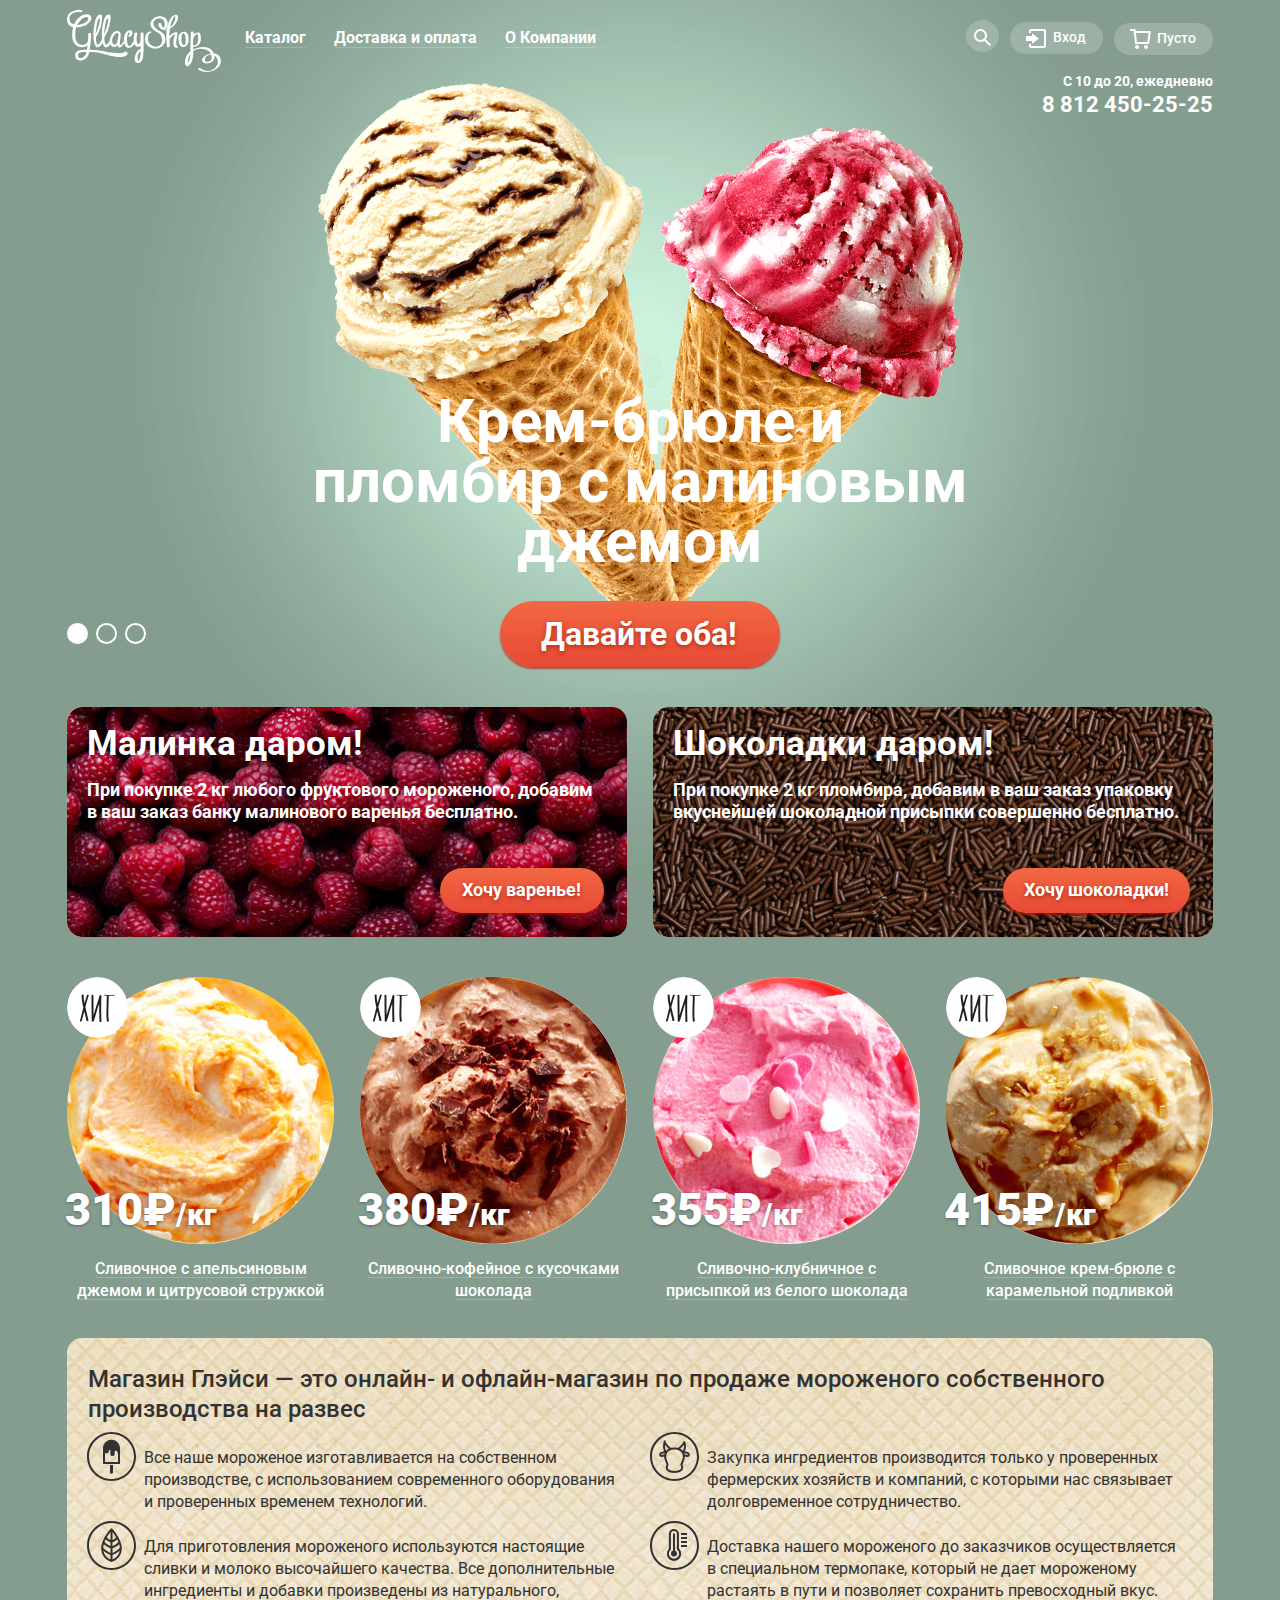
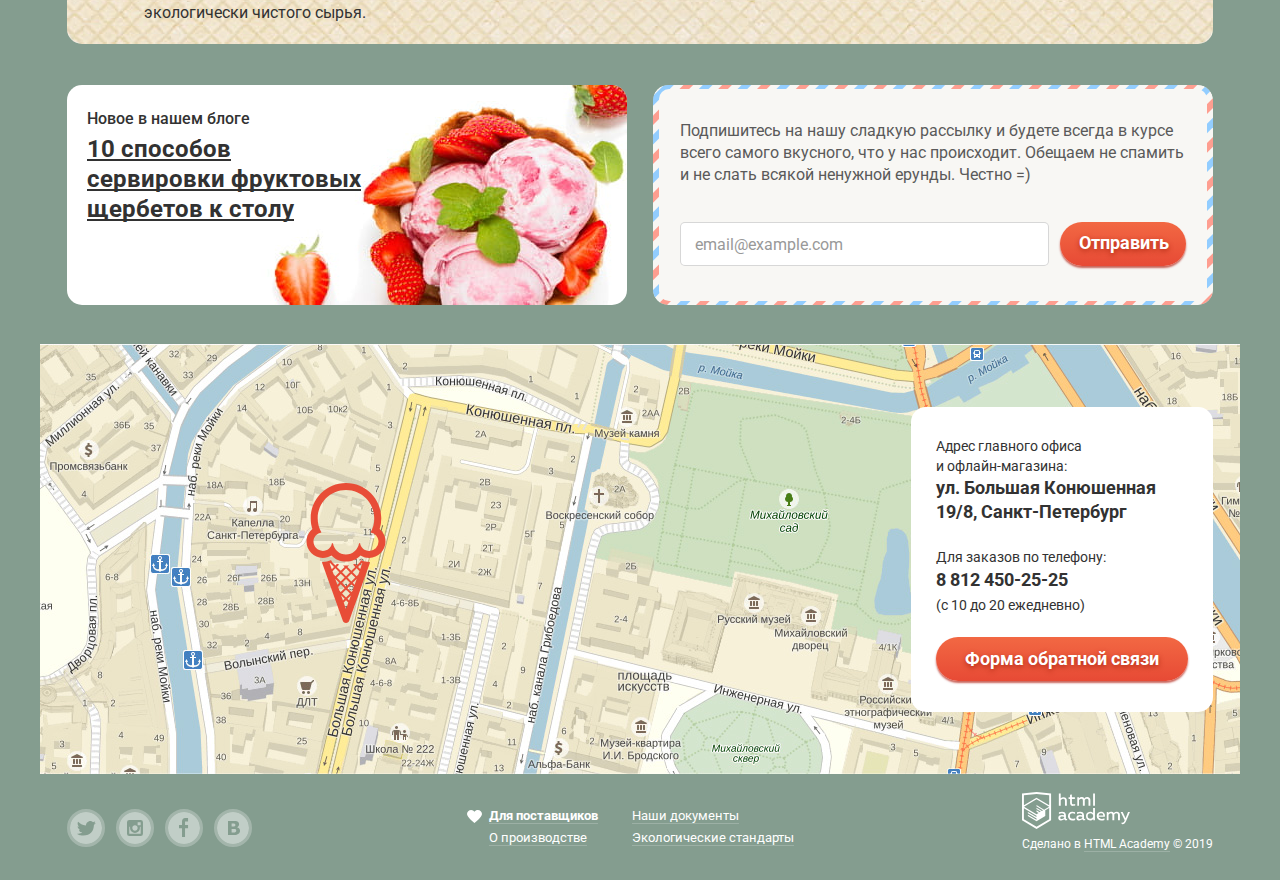
==== commit c9f7cd22: "Текущие изменения" ====
--- a/index.html
+++ b/index.html
@@ -107,9 +107,7 @@
           <p class ="special-offer-text">При покупке 2 кг пломбира, добавим в ваш заказ упаковку вкуснейшей шоколадной присыпки совершенно бесплатно.</p>
           <a class = "button special-offer-button" href="">Хочу шоколадки!</a>
         </li>  
-      </ul>
-      </div>
-      <div class = "catalog-container hit-catalog-container">
+      </ul>         
       <ul class="catalog-list">
         <li class="catalog-item">
             <a href="">
@@ -147,9 +145,7 @@
             </a>   
             <button class = "button catalog-item-button">Быстрый просмотр</button>           
         </li>
-      </ul>  
-      </div>
-      <div class = "container">
+      </ul>         
       <section class = "about-us">
         <h2 class="about-us-title">Магазин Глэйси — это онлайн- и офлайн-магазин по продаже мороженого собственного производства на развес</h2>  
         <ul class="about-us-advantages">
@@ -158,8 +154,7 @@
           <li class="about-us-advantages-item"> Для приготовления мороженого используются настоящие сливки и молоко высочайшего качества. Все дополнительные ингредиенты и добавки произведены из натурального, экологически чистого сырья.</li>
           <li class="about-us-advantages-item">Доставка нашего мороженого до заказчиков осуществляется в специальном термопаке, который не дает мороженому растаять в пути и позволяет сохранить превосходный вкус.</li>
         </ul>
-      </section>
-     
+      </section>     
       <div class="news-container">
         <div class = "new-in-blog">
           <p>Новое в нашем блоге</p>  
@@ -178,19 +173,20 @@
           </div>  
         </div>
       </div>
-    </div>
+   
       <section class = "contacts">
         <h2 class = "visually-hidden">Расположение - как добраться</h2>
         <img class="map" src = "img/map.jpg" alt = "Карта с адресом магазина Санкт-Петербург, ул. Большая Конюшенная 19/8">   
         <div class="contacts-sidebar">         
           <p>Адрес главного офиса<br>и офлайн-магазина:<br>
           <span>ул. Большая Конюшенная 19/8, Санкт-Петербург</span></p>
-          <p>Для заказов по телефону:<br>
+          <p class="call-for-order">Для заказов по телефону:<br>
           <a href="tel:+78124502515">8 812 450-25-25</a><br>
           (с 10 до 20 ежедневно)</p>
           <button class = "button contacts-sidebar-button">Форма обратной связи</button>     
         </div>    
       </section>
+    </div>
     </main>
     <footer class = "page-footer">
       <div class="container">
@@ -226,7 +222,7 @@
             <a href="https://htmlacademy.ru/intensive/htmlcss">
               <img src="img/logo-htmlacademy.svg" width="108" height="39" alt="Логотип HTMLAcademy">
             </a>
-            <p>Сделано в <a href = "https://htmlacademy.ru/intensive/htmlcss">HTML Academy</a> © 2019</p>
+            <p>Сделано в <a class="copiright-link" href = "https://htmlacademy.ru/intensive/htmlcss">HTML Academy</a> © 2019</p>
           </div>        
       </div>
     </footer> 
--- a/css/style.css
+++ b/css/style.css
@@ -34,7 +34,7 @@
 .container {
   width:1146px;
   margin:auto;
-  padding:0 27px;       
+  padding:0 27px;   
 }
 
 .page-header .container{
@@ -66,7 +66,7 @@
   display:flex;   
   flex-wrap: wrap;
   
-  margin-top:32px; 
+  margin-top:29px; 
 }
 
 .site-navigation-item{
@@ -76,20 +76,20 @@
 .site-navigation-item:hover .sub-navigation{
   display:block;
 }
-/*
+
 .active-site-navigation-item{
   background-color: #d07058;  
+  color:#ffffff;
  
   padding-top:9px;
   padding-bottom:10px;
+  padding-right:14px;
+  padding-left:14px;
   margin:0px;
   border-radius:30px;
-
+  border:none;
 }  
-.active-site-navigation-item a{
-  border:none;
-}
-*/
+
 .site-navigation-link{   
   border-bottom: 1px solid rgba(255, 255, 255, 0.2); 
   
@@ -180,7 +180,7 @@
    background-color: #fbded7;   
 }
 
- .sub-navigation-link:active{
+.sub-navigation-link:active{
   background-color: #f6b5a5;   
 } 
 
@@ -210,6 +210,7 @@
 .user-navigation-item:hover .search-form,
 .user-navigation-item:hover .login-form{
   display: block;
+  z-index:20;
 }
 
 .user-navigation-link{
@@ -360,9 +361,10 @@
 
 .site-wrapper {
   background-color: #849d8f;
+  
   background-image: url("../img/slider-1.png");
   background-repeat: no-repeat;
-  background-position: center 83px ;  
+  background-position: center top;  
 
   transition: background-image 0.5s ease, background-color 0.5s ease; 
 }
@@ -372,13 +374,15 @@
   content: "";
 
   visibility: hidden;
+  
 }
 
 .site-wrapper::before {
   background-image: url("../img/slider-2.png");
-}
-
-.site-wrapper::after {
+
+}
+
+.site-wrapper::after {  
   background-image: url("../img/slider-3.png");
 }
 
@@ -388,7 +392,7 @@
   padding-top: 280px;
  
   text-align: center;
-  color: #ffffff
+  color: #ffffff;
 }
 
 .slider-list {
@@ -479,7 +483,7 @@
 }
 
 #product-1:checked ~ .site-wrapper {
-  background-color: #849d8f;
+  background-color: #849d8f;  
   background-image: url("../img/slider-1.png");
 }
 
@@ -496,7 +500,7 @@
 #product-1:checked ~ .site-wrapper #slide1,
 #product-2:checked ~ .site-wrapper #slide2,
 #product-3:checked ~ .site-wrapper #slide3 {
-  display: block;
+  display: block; 
 }
 
 #product-1:checked ~ .site-wrapper label[for="product-1"],
@@ -525,7 +529,6 @@
   display:flex;
   flex-direction: column;
   justify-content: space-between;
-  
 }
 
 .special-offer-title{
@@ -541,12 +544,14 @@
   background-image: url("../img/raspberry-background.jpg");
   background-repeat: no-repeat; 
   background-color: rgb(97,24,46);
+  background-size:cover;
 }
 
 .special-offer-chocolate{
   background-image: url("../img/chocolate-background.jpg");
   background-repeat: no-repeat; 
   background-color: rgb(114,67,48);
+  background-size:cover;
 }
 
 .special-offer-raspberries,
@@ -559,6 +564,7 @@
   margin:0px;
   flex-grow: 1;
   padding:0;
+  margin-bottom: 45px;
 }
 
 .special-offer-button{
@@ -658,15 +664,6 @@
   display:none;    
 }
 
-.about-us{
-  background-color: #9d8b84;
-  background-image: url("../img/waffle-background.jpg"); 
-  color: #323232;
-  border-radius:15px;
-  margin:0;
-  padding:0; 
-}
-
 .about-us-title{
   font-size: 24px;
   line-height: 30px;
@@ -683,19 +680,14 @@
   padding:0;
   display:flex;
   justify-content: space-between;
-  padding-left:20px;
-  padding-right:34px;
-}
-
-.about-us-advantages-item:nth-child(2n){
-  margin-left: 27px;
-}
-  
+  padding-left:20px; 
+}
+
 .about-us-advantages-item{
   font-weight: 400;
   display:flex;
   justify-content: space-between;
-  flex-grow:1;
+  flex-grow:1;  
   margin:0;
   padding:0; 
   margin-top:23px;  
@@ -751,6 +743,7 @@
   background-color: #ffffff;
   background-image: url("../img/strawberry-background.jpg"); 
   background-repeat: no-repeat;  
+  background-size: cover;
   font-weight: 500;
   color:#323232; 
   margin:0;
@@ -793,6 +786,7 @@
 .subscription{
   background-image: url("../img/bg-post.svg");  
   background-repeat: no-repeat;   
+  background-size: cover;
   color:#5a5a5a;
   font-weight: 400;
   margin:0;
@@ -878,23 +872,29 @@
   line-height: 20px; 
   font-weight: 400; 
   color:#323232;
-}
-
-.contacts span{
-  font-size: 18px;
-  line-height: 24px; 
-  font-weight: 700;
-}
-
-.contacts a{
-  font-size: 18px;
-  line-height: 22px;
-  font-weight: 700;
-  color: #323232;
-}
+  position:relative;
+
+  display:block;
+  margin-left: auto;
+  margin-right: auto;
+  text-align:center;
+  margin-top: 39px;
+  margin-left:-27px;
+  position:relative;
+ }
+
+.contacts::before{
+  content: url("../img/pin.svg");
+  position:absolute;
+  top:139px;
+  left:266px;
+}
+
+.call-for-order{
+  line-height: 24px;
+} 
 
 .page-footer a{
-  font-size: 13px;
   line-height: 18px;
   font-weight: 400;
   color:#ffffff;  
@@ -912,7 +912,11 @@
 }
 
 .footer-nav-list{
-  list-style: none;
+  list-style: none;  
+}
+
+.footer-nav-list a{
+  font-size: 13px;
 }
 
 .footer-nav-item .bold-link{
@@ -926,56 +930,59 @@
   font-weight: 400;
 }
 
+.user-navigation-full-basket{
+  position:relative;
+}
+
+.user-navigation-full-basket:hover .basket-form{
+  display:block;
+}
+
 .full-basket{
   background-color: rgba(248, 247, 244, 0.99);
-  border-radius:30px;
+  border-radius:30px; 
+
+  position:relative;
+  padding:0;
+  border-radius: 30px; 
+  
+  flex-grow:1;  
+
+  margin:0;
+  text-decoration: none;
  
-
-  position:relative;
-  padding:0;
-  border-radius: 30px; 
-  
+  color: #323232;
   padding-left:16px;
   padding-right:17px; 
-  flex-grow:1;  
-
-  margin:0;
+  padding-top:7px;
+  padding-bottom:9px;
+  
   text-decoration: none;
-  margin-left:10px; 
-}
-
-.full-basket .user-navigation-link{
-  color:#323232; 
-}
-
-.full-basket:hover .basket-wrapper{
-  display:block;
+  margin-left:11px;
+}
+
+.full-basket svg{
+  position:relative;
+  top:6px;
+  margin-right:3px;
 }
 
 .basket-form{
   color: #323232;
-}
-
-.basket-wrapper{
-  width:540px;
-  min-height: 189px;  
-  position:absolute;  
-  right:0px;
-  top:33px;
-  z-index: 20;
-  display:none;  
-}
-
-.basket-form{
   background-color: #f8f7f4;
   border-radius: 5px;
   font-size: 13px;
   font-weight: 400;
-  margin:0px;
-  margin-top:3px;
+  margin:0px; 
   padding:0px;
-  padding-bottom:21px;
   text-align: right; 
+  position: absolute;
+  top:37px;
+  right:0px;
+  width:540px;
+  min-height: 176px;
+  z-index: 20;
+  display:none;
 }
 
 .basket-list{
@@ -991,6 +998,8 @@
   
   margin-top:20px; 
   vertical-align: bottom;
+
+  position: relative;
 }
 
 .basket-item img{
@@ -1030,11 +1039,11 @@
 }
 
 .delete-item-button{
-  width:11px;
-  height:11px;
-  top:36px;
-  left:7px; 
-  height: 1px;  
+  width:12px;
+  height:12px;
+  top:0px;
+  left:-19px; 
+  position: absolute;
 }
 
 .delete-button::before,
@@ -1042,6 +1051,8 @@
   content: "";
 
   position: absolute;
+  top: 6px;
+  left: -1px;
  
   background-color: #323232;
 }
@@ -1049,11 +1060,11 @@
 .delete-item-button:before,
 .delete-item-button:after{
   height: 1px; 
-  width: 16px;  
+  width: 15px;  
 }
 
 .delete-button::before {
-  transform: rotate(45deg);
+  transform: rotate(45deg);  
 }
 
 .delete-button::after {
@@ -1067,7 +1078,7 @@
   line-height: 18px;
   font-weight: 700;
   text-align:right;
-  margin-right:15px;
+  margin-right:13px;
   margin-left:15px;
 }
 
@@ -1081,8 +1092,9 @@
 .basket-form-button{
   display:inline-block;
   margin-left: auto;
-  margin-right: 15px;
-  margin-top:14px;
+  margin-right: 14px;
+  margin-top:12px;
+  margin-bottom: 21px;
   
   border-radius: 25px /30px; ;
   width:170px;
@@ -1152,6 +1164,7 @@
   font-size: 14px;
   line-height: 16px;
   font-weight: 500;
+  margin-left: 15px;
 }
 
 .sorting{
@@ -1159,11 +1172,15 @@
   line-height: 18px;
   font-weight: 500;  
   color: #ffffff; 
+  padding:8px 32px 8px 16px;
+  border-radius: 30px;
+  text-transform: lowercase;
 }
 
 .sorting:hover,
 .sorting:focus{
   color: #323232;
+  background-color: #ffffff;
 }
 
 .sorting,
@@ -1172,18 +1189,199 @@
 .fillers{  
   background-color: rgba(255, 255, 255, 0.2);
   list-style: none;
+  border-radius:30px;
+  margin-top:4px;
+  height:37px;
+}
+
+.select {
+  position: relative;
+}
+
+.select svg{
+  position: absolute;
+  right: 16px;
+  top: 6px;
+  z-index: 1; 
+  pointer-events: none;
+  box-sizing: border-box;
+}
+
+.select:hover path,
+.select:focus path{
+  fill:#323232;  
+}
+
+select {  
+  -webkit-appearance: none;
+  -moz-appearance: none;
+  appearance: none;
+}
+
+.price{
+  width:220px; 
+  box-sizing: border-box;
+  position:relative;
+}
+
+.all-line{
+  width:176px;
+  border-bottom: solid 4px rgba(248, 247, 244, 0.5);
+  position:absolute;
+  top:17px;
+  left:22px;
+}
+
+.fat-line{
+  width:87px;
+  border-bottom: solid 4px rgba(248, 247, 244, 1);
+  position:absolute;
+  top:17px;
+  left:48px;
+}
+
+.min-price,
+.max-price{  
+  width:20px;
+  height:20px;
+  border-radius: 50%;
+  background:radial-gradient(circle,  #849d8f 2px,#ffffff 3px, #ffffff 20px);
+  position:absolute; 
+}
+
+.min-price{
+  top:-7px;
+  left:-13px;
+}
+
+.max-price{
+  top:-7px;
+  left:85px;
+}
+
+.min-price:hover{
+  width:22px;
+  height:22px;  
+  background:radial-gradient(circle,  #849d8f 2px,#ffffff 3px, #ffffff 11px);
+  cursor: pointer;
+}
+
+.max-price:hover{
+  width:22px;
+  height:22px;  
+  background:radial-gradient(circle,  #849d8f 2px,#ffffff 3px, #ffffff 11px);
+  cursor: pointer;
+}
+
+.fat{
+  width:415px;
+  padding-left:44px;
+  padding-right: 17px;
+  padding-top:8px;
+   box-sizing: border-box;
+  display:flex;
+ justify-content: space-between;
+  
+}
+
+.fat label::before{
+  content:"";
+  width:22px;
+  height:22px;
+
+  border-radius:50%;
+  display:inline-block;
+  position:absolute;
+  top:-2px;
+  left:-32px;
+}
+
+.fat label{ 
+  margin-right:34px; 
+  vertical-align: middle;
+  position:relative;
+}
+
+.fat label:last-child{ 
+  margin-right:0px; 
+}
+
+input[type="radio"]  label::before{
+  background:radial-gradient(circle,  rgba(255, 255, 255, 0.2) 7px, rgba(255,255,255,0.8) 8px, rgba(255,255,255,0.8) 11px);
+}
+
+input[type="radio"]:checked label::before{
+  background:radial-gradient(circle, rgba(255,255,255,0.8) 3px, rgba(255, 255, 255, 0.2) 4px, rgba(255, 255, 255, 0.2) 7px, rgba(255,255,255,0.8) 8px, rgba(255,255,255,0.8) 11px);
+}
+
+.fillers{
+  display:flex;
+  margin:0;
+  padding:0;
+  min-width:703px; 
+  padding-left:47px; 
+  padding-top:5px;
+  box-sizing: border-box;
+  margin-top: 5px;
+}
+
+.option {
+  display: block;
+  margin-right: 53px;
+  text-transform: lowercase;
+}
+
+.option:last-child {
+  margin-right: 0px;
+}
+
+.check-input {
+  position: absolute;
+  -webkit-appearance: none;
+  -moz-appearance: none;
+  appearance: none;
+}
+
+.check-box {
+  position: absolute;
+  margin-left: -33px;
+  width: 24px;
+  height: 20px;
+}
+
+.check-square {
+  display: none;
+}
+
+.check-box:hover path,
+.check-box:hover .check-square{
+  fill:red;
+}
+
+.check-input:checked + * .check-square{
+  display:block;
+  fill: rgba(255, 255, 255, 0.8);
 }
 
 .button-apply-filters{
   background-color: rgba(255, 255, 255, 0.2);
+  outline-offset:-2px;
   color: #ffffff; 
+  border:none;
+  border-radius: 30px;
+  border: solid 2px #ffffff;
 }
 
 .button-apply-filters:hover,
-.button-apply-filters:focus,
-.button-apply-filters:active{
+.button-apply-filters:focus{
   background-color: #ffffff; 
   color: #323232;  
+  font-weight: 500;
+}
+
+.button-apply-filters:active{
+  background-color:#ededed;
+  box-shadow: inset 0px 2px 1px 0 #696969;
 }
 
 .pagination-item a{
@@ -1215,11 +1413,6 @@
   color: #ffffff; 
 }
 
-/* ----- Сеточные стили ----- */
-
-
-
-
 .phone{
   align-self: center;
   margin:0;
@@ -1232,10 +1425,16 @@
   top:4px;
 }
 
-.about-us{
-  margin: 0;  
-  margin-top:40px;
+.about-us{   
   min-height: 306px;
+  background-color: #9d8b84;
+  background-image: url("../img/waffle-background.jpg"); 
+  background-size: cover;
+  color: #323232;
+  border-radius:15px;
+  margin:0;
+  margin-top:4px;
+  padding:0;
 }
 
 .about-us-advantages{
@@ -1244,14 +1443,15 @@
 }
 
 .about-us-advantages-item{
-  width: 475px;  
+  width: 475px; 
+  margin-right:30px; 
 }
 
 .news-container{
   width: 100%;
   display:flex;
   justify-content: space-between;
-  margin-top:40px;
+  margin-top:41px;
 }
 
 .new-in-blog,
@@ -1303,8 +1503,7 @@
 
 .footer-nav-item{  
   margin:0;
-  padding:0;
-  
+  padding:0;  
 }
 
 .footer-nav-item a{
@@ -1331,22 +1530,21 @@
 }
 
 .copiright{
+  font-size: 12px;
   margin-left:auto;  
   margin-top:18px;
   margin-right:0;
   display:flex;
   flex-direction:column;
+ 
+}
+
+.copiright-link{
+  border-bottom: 1px solid rgba(255, 255, 255, 0.2);
 }
 
 .copiright p{
   margin-top:0px;
-}
-
-.catalog-container{
-  display:flex;
-  width:1200px;
-  margin:auto;
-  text-align:center;
 }
 
 .hit-catalog-container{
@@ -1357,8 +1555,10 @@
   display:flex;  
   flex-wrap: wrap;
   padding: 0;
-  margin: auto;
   list-style: none; 
+  width:1172px;   
+  margin:0; 
+  margin-left:-13px;  
 }
 
 .main-page .container{
@@ -1370,15 +1570,6 @@
   display:flex;
   justify-content: space-between;
   margin-top:40px;
-}
-
-.contacts{
-  display:block;
-  margin-left: auto;
-  margin-right: auto;
-  text-align:center;
-  margin-top: 39px;
-  position:relative;
 }
 
 .contacts-sidebar{
@@ -1386,25 +1577,32 @@
   height: 305px;
   position:absolute;
   top:63px;
-  left:946px;  
+  right:0px;  
   background-color: #ffffff;
   border-radius:15px;
   padding:29px 25px 31px 25px;
   box-sizing: border-box;
   display:flex;
-  flex-direction:column;
+  flex-direction:column; 
   justify-content: space-between;
   text-align:left;
 }
 
-.contacts-sidebar p,
-.contacts-sidebar span{
-  margin:0;
-  padding:0;
-}
-
-.contacts-sidebar a{
-  line-height: 32px;
+.contacts-sidebar p{
+  margin:0;
+}
+
+.contacts span{
+  font-size: 18px;
+  line-height: 24px; 
+  font-weight: 700;
+}
+
+.contacts a{
+  font-size: 18px;
+  line-height: 22px;
+  font-weight: 700;
+  color: #323232;
 }
 
 .contacts-sidebar-button{
@@ -1413,15 +1611,23 @@
 }
 
 .form-of-filters{
-  margin-top:30px;
+  margin-top:26px;
   display:flex;
   flex-wrap: wrap;
 }
 
-.fillers{
-  display:flex;
-  margin:0;
-  padding:0;
+.form-of-filters label{
+line-height: 18px;
+font-weight: 500;
+margin-top: 4px;
+}
+
+.form-of-filters fieldset{
+  border:0 none;
+  margin:0;
+  margin-right: 14px;
+  padding:0;
+  margin-bottom: 18px;
 }
 
 .button-apply-filters{
@@ -1507,11 +1713,12 @@
   background-color: #f8f7f4;
   border-radius: 10px;
 
-  top: 337px;
+  top: 50%;
   left: 50%;
 
   width: 430px;
   margin-left:-239px;
+  margin-top:-222px;
   padding:15px 24px 27px 24px;
 
   display:flex;
@@ -1524,11 +1731,6 @@
   font-size: 24px;
   line-height: 28px;
   font-weight: 500;
-}
-
-.delete-form-button{
-  left:433px;
-  top:13px;
 }
 
 .feedback-form-wrapper .email-field{
@@ -1562,14 +1764,22 @@
 }
 
 .delete-form-button{
-  width:17px;
-  height:17px;
+  width:18px;
+  height:18px;
+
+  right:18px;
+  top:13px;
 }
 
 .delete-form-button:before,
 .delete-form-button:after{
   height: 2px; 
   width: 22px;  
+
+  position: absolute;
+
+  top:8px;
+  right:0;
 }
 
 .separator{  
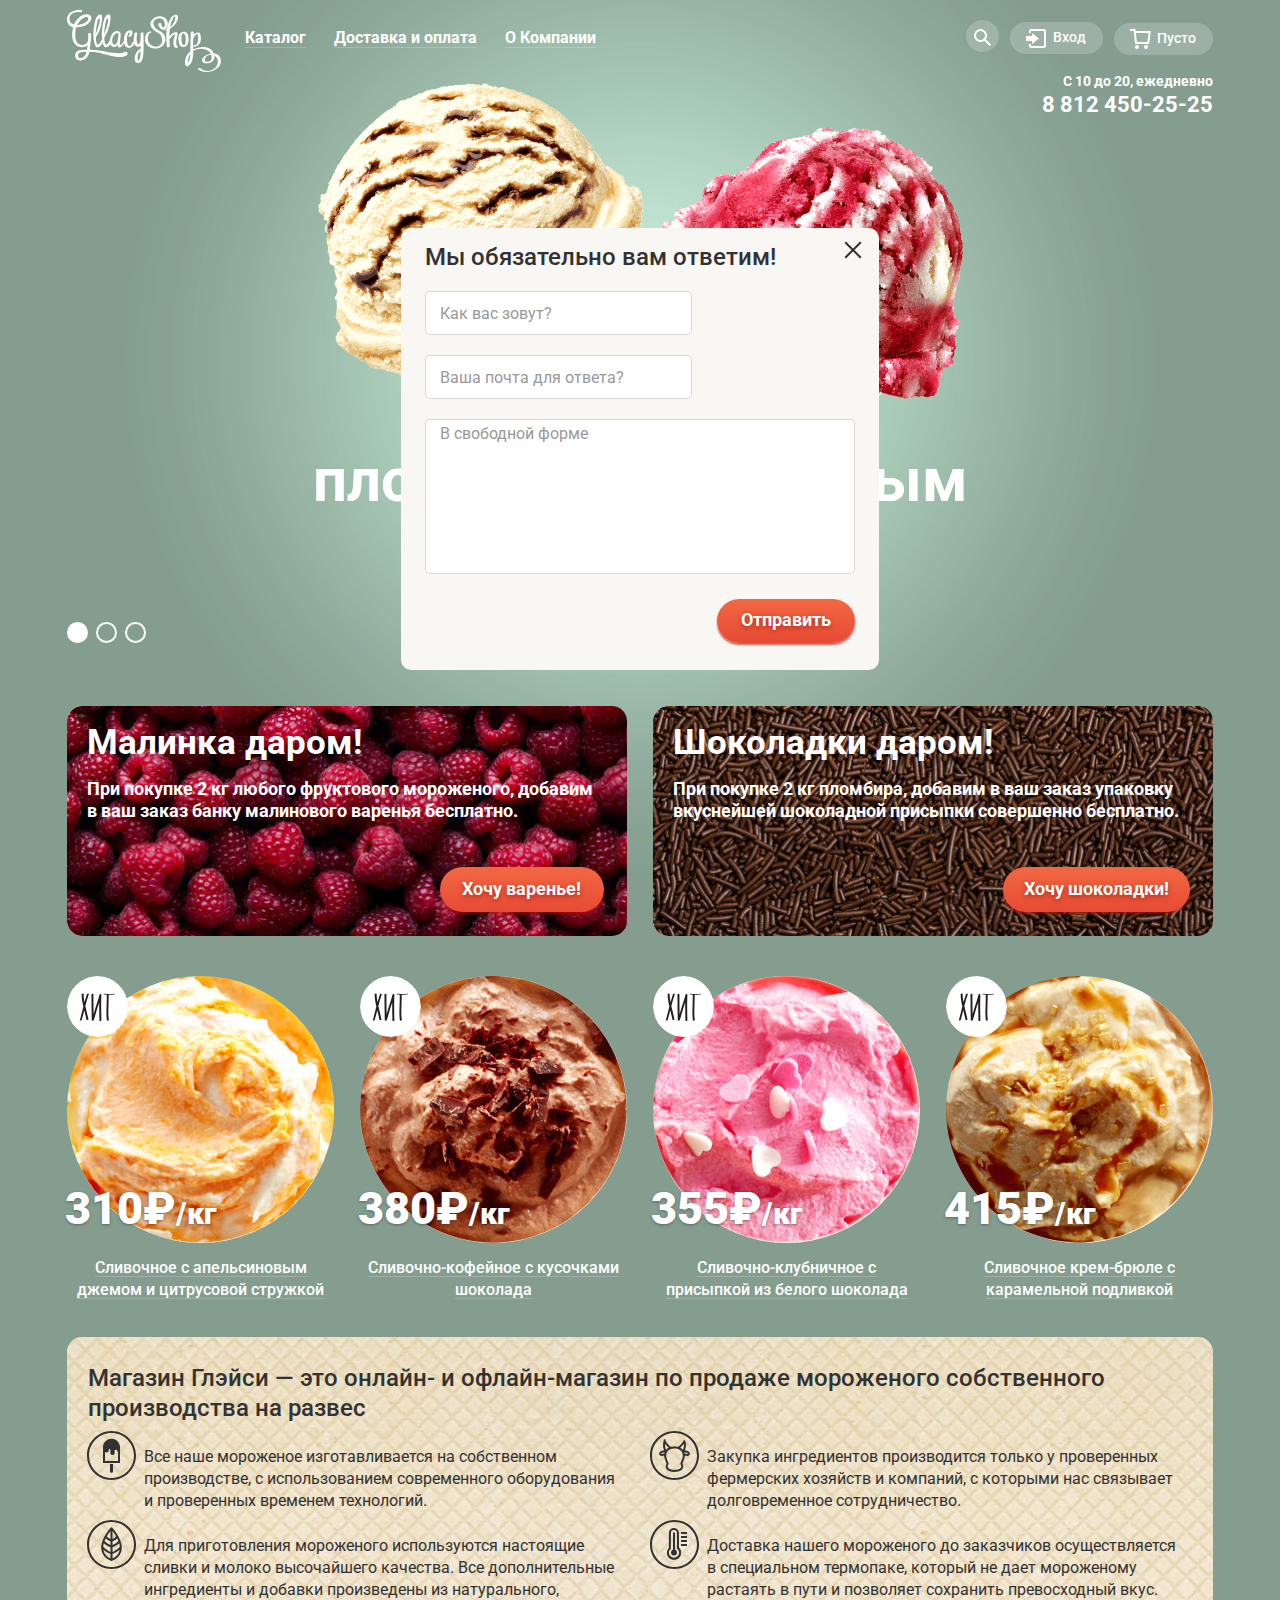
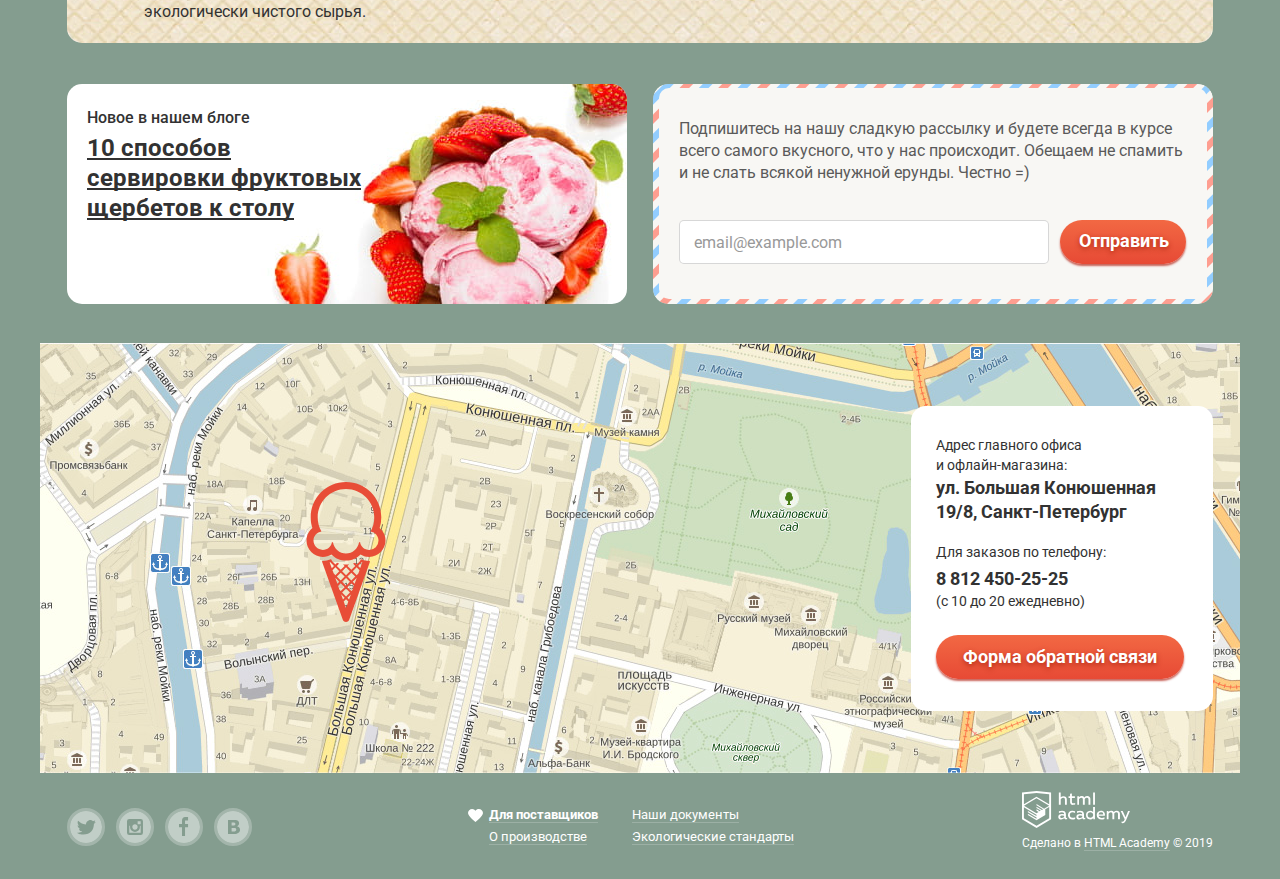
==== commit 9d25796c: "Изменения по замеяаниям проверяющего наставника базовые критерии" ====
--- a/index.html
+++ b/index.html
@@ -15,33 +15,33 @@
     <header class="page-header">
       <div class="container">
         <nav class="main-navigation">  
-          <img class = "header-logo" src="img/logo.svg" width="154" height="64" alt="Логотип магазина «Глейси»">                
+          <img class="header-logo" src="img/logo.svg" width="154" height="64" alt="Логотип магазина «Глейси»">                
           <ul class="site-navigation">
             <li class="site-navigation-item">
               <a class="site-navigation-link" href="catalog.html">Каталог</a>              
               <ul class="sub-navigation">
-                <li class="sub-navigation-item"><a class="sub-navigation-link" href="">Новинки</a></li>
+                <li class="sub-navigation-item"><a class="sub-navigation-link" href="#">Новинки</a></li>
                 <li class="sub-navigation-item"><a class="sub-navigation-link" href="catalog.html">Сливочное</a></li>
-                <li class="sub-navigation-item"><a class="sub-navigation-link" href="">Щербеты</a></li>
-                <li class="sub-navigation-item"><a class="sub-navigation-link" href="">Фруктовый лед</a></li>
-                <li class="sub-navigation-item"><a class="sub-navigation-link" href="">Мелорин</a></li>
+                <li class="sub-navigation-item"><a class="sub-navigation-link" href="#">Щербеты</a></li>
+                <li class="sub-navigation-item"><a class="sub-navigation-link" href="#">Фруктовый лед</a></li>
+                <li class="sub-navigation-item"><a class="sub-navigation-link" href="#">Мелорин</a></li>
               </ul>                      
             </li>          
-            <li class="site-navigation-item"><a class="site-navigation-link" href="">Доставка и оплата</a></li>
-            <li class="site-navigation-item"><a class="site-navigation-link" href="">О Компании</a></li>    
+            <li class="site-navigation-item"><a class="site-navigation-link" href="#">Доставка и оплата</a></li>
+            <li class="site-navigation-item"><a class="site-navigation-link" href="#">О Компании</a></li>    
           </ul>
             <ul class="user-navigation">
               <li class="user-navigation-item">
-                <a class="user-navigation-link user-navigation-link-search" href = "">
+                <a class="user-navigation-link user-navigation-link-search" href="#">
                   <svg xmlns="http://www.w3.org/2000/svg" xmlns:xlink="http://www.w3.org/1999/xlink" width="17" height="17" viewBox="0 0 17 17"><path fill="#fff" d="M16.958 15.527L11.75 10.32A6.455 6.455 0 0 0 13 6.5 6.5 6.5 0 1 0 6.5 13a6.465 6.465 0 0 0 3.839-1.263l5.205 5.204 1.414-1.414zM6.5 11C4.019 11 2 8.981 2 6.5S4.019 2 6.5 2 11 4.019 11 6.5 8.981 11 6.5 11z"/></svg>
                 </a>
                 <form class="search-form" action="https://echo.htmlacademy.ru" method="get"> 
                   <label for="search" class="visually-hidden">Строка поиска</label>
-                  <input class="email-field" id = "search" type="text" name="search" value="" placeholder="Крем-брюле">
+                  <input class="email-field" id="search" type="text" name="search" value="" placeholder="Крем-брюле">
                 </form>                
               </li>          
               <li class="user-navigation-item">
-                <a class="user-navigation-link" href = "">
+                <a class="user-navigation-link" href="#">
                   <svg xmlns="http://www.w3.org/2000/svg" xmlns:xlink="http://www.w3.org/1999/xlink" width="21" height="19" viewBox="0 0 21 19"><g fill="#fff"><path d="M6 14.875L12.917 9.5 6 4.125v2.917H-.042v4.917H6z"/><path d="M18 0H5C3.9 0 3 .9 3 2v2h2V2h13v15H5v-2H3v2c0 1.1.9 2 2 2h13c1.1 0 2-.9 2-2V2c0-1.1-.9-2-2-2z"/></g></svg>
                   <span>Вход</span>
                 </a>                
@@ -49,27 +49,30 @@
                   <label class ="visually-hidden" for="user-login">Логин</label>
                   <input class ="email-field email-field-login-form" id="user-login" type="email" name="login" placeholder="email@example.com">
                   <label class ="visually-hidden" for="user-password">Пароль</label>
-                  <input class ="email-field email-field-login-form" id="user-password" type="password" name="password" placeholder="••••••••">            
-                  <button type="submit" class = "button login-form-button">
-                    Войти
-                  </button>
-                  <div class="login-form-links">
-                    <a href="">Забыли пароль?</a>
-                    <a href="">Новая регистрация</a>
-                  </div>
+                  <input class ="email-field email-field-login-form" id="user-password" type="password" name="password" placeholder="••••••••">
+                  <div class="login-form-inner">        
+                    <button type="submit" class="button login-form-button">
+                      Войти
+                    </button>
+                    <div class="login-form-links">
+                      <a href="#">Забыли пароль?</a>
+                      <a href="#">Новая регистрация</a>
+                    </div>
+                  </div>     
                 </form>                
               </li>          
               <li class="user-navigation-item">
-                <a class="user-navigation-link" href = "">
+                <a class="user-navigation-link" href="#">
                   <svg xmlns="http://www.w3.org/2000/svg" width="21" height="20" viewBox="0 0 21 20"><g fill="#FFF"><path d="M5.657 2.031L5.422 0H0v2h3.64l1.5 13h13.988l1.699-12.969H5.657zM17.372 13H6.922L5.888 4.031h12.66L17.372 13z"/><circle cx="6.984" cy="18" r="2"/><circle cx="15.984" cy="18" r="2"/></g></svg>
                   <span>Пусто</span>
                 </a>            
               </li>
             </ul> 
           </nav> 
-          <p class = "phone">С 10 до 20, ежедневно<br>        
-            <a href="tel:+78124502515">8 812 450-25-25</a>
-          </p>   
+          <div class="phone">
+            <p>С 10 до 20, ежедневно</p>        
+            <a href="tel:+78124502515">8 812 450-25-25</a>   
+          </div>         
       </div>        
     </header>
     <main>           
@@ -77,9 +80,9 @@
         <h1 class = "visually-hidden">Магазин мороженого «Глейси»</h1>                 
       <div class="slider"> 
         <div class="slider-controls">
-          <label for="product-1">Первый</label>
-          <label for="product-2">Второй</label>
-          <label for="product-3">Третий</label>
+          <label for="product-1">Первый слайд</label>
+          <label for="product-2">Второй слайд</label>
+          <label for="product-3">Третий слайд</label>
         </div>     
         <ul class ="slider-list">
           <li class="slider-item slide" id="slide1">
@@ -91,62 +94,62 @@
             <a class="button slide-button" href="#">Давайте оба!</a>
           </li>
           <li class="slider-item slide" id="slide3">
-            <h2 class="slide-title">Пломбир с помадкой<br>и клубничный щербет</h2>
+            <h2 class="slide-title">Пломбир с помадкой и клубничный щербет</h2>
             <a class="button slide-button" href="#">Давайте оба!</a>
           </li>          
         </ul>                      
       </div>
-      <ul class = "special-offers">
-        <li class = "special-offer special-offer-raspberries">
+      <ul class="special-offers">
+        <li class="special-offer special-offer-raspberries">
           <h2 class="special-offer-title">Малинка даром!</h2>            
-          <p class ="special-offer-text">При покупке 2 кг любого фруктового мороженого, добавим в ваш заказ банку малинового варенья бесплатно.</p>
-          <a class = "button special-offer-button" href="">Хочу варенье!</a>
-        </li>
-        <li class = "special-offer special-offer-chocolate">
+          <p class="special-offer-text">При покупке 2 кг любого фруктового мороженого, добавим в ваш заказ банку малинового варенья бесплатно.</p>
+          <a class="button special-offer-button" href="#">Хочу варенье!</a>
+        </li>
+        <li class="special-offer special-offer-chocolate">
           <h2 class="special-offer-title">Шоколадки даром!</h2>
-          <p class ="special-offer-text">При покупке 2 кг пломбира, добавим в ваш заказ упаковку вкуснейшей шоколадной присыпки совершенно бесплатно.</p>
-          <a class = "button special-offer-button" href="">Хочу шоколадки!</a>
+          <p class="special-offer-text">При покупке 2 кг пломбира, добавим в ваш заказ упаковку вкуснейшей шоколадной присыпки совершенно бесплатно.</p>
+          <a class="button special-offer-button" href="#">Хочу шоколадки!</a>
         </li>  
       </ul>         
       <ul class="catalog-list">
         <li class="catalog-item">
-            <a href="">
-                <img src="img/product-1.jpg" width="267" height="267" alt="Сливочное мороженое с яроко выраженным апельсиновым вкусом">               
+            <a href="#">
+                <img src="img/product-1.jpg" width="267" height="267" alt="Фото сливочного мороженого с ярко выраженным апельсиновым вкусом">               
                 <strong class="price-of-item">310₽<span>/кг</span></strong> 
                 <h2 class="catalog-item-title">Сливочное с апельсиновым<br>джемом и цитрусовой стружкой</h2>      
-                <img class="hit-catalog-item" src = "img/hit.svg" alt = "Хит">                   
+                <img class="hit-catalog-item" src="img/hit.svg" alt="Хит">                   
             </a>               
-            <button class = "button catalog-item-button">Быстрый просмотр</button>          
-        </li>
-        <li class="catalog-item">
-            <a href="">
-                <img src="img/product-2.jpg" width="267" height="267" alt="Сливочное мороженое с кофейным вкусом, посыпанное тёртым шоколадом">
+            <button class="button catalog-item-button">Быстрый просмотр</button>          
+        </li>
+        <li class="catalog-item">
+            <a href="#">
+                <img src="img/product-2.jpg" width="267" height="267" alt="Фото сливочного мороженого с кофейным вкусом, посыпанного тёртым шоколадом">
                 <strong class="price-of-item">380₽<span>/кг</span></strong> 
                 <h2 class="catalog-item-title">Сливочно-кофейное с кусочками шоколада</h2>   
-                <img class="hit-catalog-item" src = "img/hit.svg" alt = "Хит">              
+                <img class="hit-catalog-item" src="img/hit.svg" alt="Хит">              
             </a>   
-            <button class = "button catalog-item-button">Быстрый просмотр</button>           
-        </li>
-        <li class="catalog-item">
-            <a href="">
-                <img src="img/product-3.jpg" width="267" height="267" alt="Сливочное мороженое с клубничным вкусом  розового цвета с белой посыпкой в виде сердечек">
+            <button class="button catalog-item-button">Быстрый просмотр</button>           
+        </li>
+        <li class="catalog-item">
+            <a href="#">
+                <img src="img/product-3.jpg" width="267" height="267" alt="Фото сливочного мороженого с клубничным вкусом розового цвета с белой посыпкой в виде сердечек">
                 <strong class="price-of-item">355₽<span>/кг</span></strong>  
                 <h2 class="catalog-item-title">Сливочно-клубничное с<br>присыпкой из белого шоколада</h2> 
-                <img class="hit-catalog-item" src = "img/hit.svg" alt = "Хит"> 
+                <img class="hit-catalog-item" src="img/hit.svg" alt="Хит"> 
             </a>    
-            <button class = "button catalog-item-button">Быстрый просмотр</button>          
-        </li>
-        <li class="catalog-item">
-            <a href="">
-                <img src="img/product-4.jpg" width="267" height="267" alt="Мороженое крем-брюле, смешанное с карамельной подливкой и посыпанное карамелью">
+            <button class="button catalog-item-button">Быстрый просмотр</button>          
+        </li>
+        <li class="catalog-item">
+            <a href="#">
+                <img src="img/product-4.jpg" width="267" height="267" alt="Фото мороженого крем-брюле, смешанного с карамельной подливкой и посыпанного карамелью">
                 <strong class="price-of-item">415₽<span>/кг</span></strong> 
                 <h2 class="catalog-item-title">Сливочное крем-брюле с карамельной подливкой</h2>
-                <img class="hit-catalog-item" src = "img/hit.svg" alt = "Хит"> 
+                <img class="hit-catalog-item" src="img/hit.svg" alt="Хит"> 
             </a>   
-            <button class = "button catalog-item-button">Быстрый просмотр</button>           
+            <button class="button catalog-item-button">Быстрый просмотр</button>           
         </li>
       </ul>         
-      <section class = "about-us">
+      <section class="about-us">
         <h2 class="about-us-title">Магазин Глэйси — это онлайн- и офлайн-магазин по продаже мороженого собственного производства на развес</h2>  
         <ul class="about-us-advantages">
           <li class="about-us-advantages-item">Все наше мороженое изготавливается на собственном производстве, с использованием современного оборудования и проверенных временем технологий.</li>
@@ -156,78 +159,75 @@
         </ul>
       </section>     
       <div class="news-container">
-        <div class = "new-in-blog">
+        <div class="new-in-blog">
           <p>Новое в нашем блоге</p>  
           <div class="link-to-article">
-            <a  href="">10 способов сервировки фруктовых щербетов к столу</a>    
+            <a href="#">10 способов сервировки фруктовых щербетов к столу</a>    
           </div>               
         </div>
-        <div class = "subscription">  
-          <div class="subscription-background" >   
-            <p class="subscription-text">Подпишитесь на нашу сладкую рассылку и будете всегда в курсе всего самого вкусного, что у нас происходит. Обещаем не спамить и не слать всякой ненужной ерунды. Честно =)</p>
-            <form class="subscription-form" action="https://echo.htmlacademy.ru" method="post">
-              <label for="email-for-subscription" class="visually-hidden">E-mail для подписки</label>
-              <input class ="email-field email-field-subscription" id="email-for-subscription" type="email" name="email-for-subscription" placeholder="email@example.com">
-              <button class="button send-email-button" type = "submit">Отправить</button>
-            </form>  
-          </div>  
+        <div class="subscription">  
+          <p class="subscription-text">Подпишитесь на нашу сладкую рассылку и будете всегда в курсе всего самого вкусного, что у нас происходит. Обещаем не спамить и не слать всякой ненужной ерунды. Честно =)</p>
+          <form class="subscription-form" action="https://echo.htmlacademy.ru" method="post">
+            <label for="email-for-subscription" class="visually-hidden">E-mail для подписки</label>
+            <input class="email-field email-field-subscription" id="email-for-subscription" type="email" name="email-for-subscription" placeholder="email@example.com">
+            <button class="button send-email-button" type="submit">Отправить</button>
+          </form>           
         </div>
-      </div>
-   
-      <section class = "contacts">
-        <h2 class = "visually-hidden">Расположение - как добраться</h2>
-        <img class="map" src = "img/map.jpg" alt = "Карта с адресом магазина Санкт-Петербург, ул. Большая Конюшенная 19/8">   
+      </div>   
+      <section class="contacts">
+        <h2 class="visually-hidden">Расположение - как добраться</h2>
+        <img class="map" src="img/map.jpg" alt="Карта с адресом магазина Санкт-Петербург, ул. Большая Конюшенная 19/8">   
         <div class="contacts-sidebar">         
-          <p>Адрес главного офиса<br>и офлайн-магазина:<br>
-          <span>ул. Большая Конюшенная 19/8, Санкт-Петербург</span></p>
-          <p class="call-for-order">Для заказов по телефону:<br>
-          <a href="tel:+78124502515">8 812 450-25-25</a><br>
-          (с 10 до 20 ежедневно)</p>
-          <button class = "button contacts-sidebar-button">Форма обратной связи</button>     
+          <p class="contacts-sidebar-address">Адрес главного офиса и офлайн-магазина:</p>
+          <P class="contacts-sidebar-bold">ул. Большая Конюшенная 19/8, Санкт-Петербург</p>
+          <p class="contacts-sidebar-for-call">Для заказов по телефону:</p>
+          <a class="contacts-sidebar-bold" href="tel:+78124502515">8 812 450-25-25</a>
+          <p class="contacts-sidebar-for-call">(с 10 до 20 ежедневно)</p>
+          <button class="button contacts-sidebar-button">Форма обратной связи</button>     
         </div>    
       </section>
     </div>
     </main>
-    <footer class = "page-footer">
+    <footer class="page-footer">
       <div class="container">
-          <ul class = "social-list">
+          <ul class="social-list">
             <li class="social-list-item">
-              <a href="" aria-label="Ссылка для перехода в Твиттер">
+              <a href="#" aria-label="Ссылка для перехода в Твиттер">
                 <svg xmlns="http://www.w3.org/2000/svg" width="32" height="32" viewBox="0 0 32 32"><path fill="#FFF" d="M16 0C7.164 0 0 7.164 0 16c0 8.837 7.164 16 16 16 8.837 0 16-7.163 16-16 0-8.836-7.163-16-16-16zm7.944 12.809c-.251 6.516-3.463 10.832-10.992 10.702h-.486c-.447 0-4.543-.443-5.344-1.823 2.479.19 4.247-.406 5.12-1.136-1.048-.289-2.923-.461-3.251-2.848.384.104.618.221 1.299.113-1.307-.824-2.758-1.519-2.679-3.643.311.317 1.164.518 1.46.457-.768-.233-2.149-3.244-.974-4.781 1.984 1.79 4.075 3.482 7.804 3.643.227-2.214 1.24-3.699 3.168-4.325 1.84-.479 3.255.26 3.901 1.138.737-.224 1.453-.466 2.193-.685-.004.833-.569 1.463-.935 1.709.747.165 1.423-.475 1.423-.475-.184.963-1.094 1.725-1.707 1.954z"/></svg>
               </a>
             </li>
             <li class="social-list-item"> 
-              <a href="" aria-label="Ссылка для перехода в Инстаграм">
+              <a href="#" aria-label="Ссылка для перехода в Инстаграм">
                 <svg xmlns="http://www.w3.org/2000/svg" width="32" height="32" viewBox="0 0 32 32"><g fill="#FFF"><path d="M20.916 16a4.938 4.938 0 1 1-9.877 0c0-.394.051-.773.138-1.14h-.897v6.838h11.396V14.86h-.897c.086.367.137.746.137 1.14z"/><path d="M15.978 18.659c1.466 0 2.659-1.193 2.659-2.659s-1.193-2.659-2.659-2.659c-1.466 0-2.659 1.193-2.659 2.659s1.192 2.659 2.659 2.659zM18.637 10.302h3.039v3.039h-3.039z"/><path d="M16 0C7.164 0 0 7.164 0 16c0 8.837 7.164 16 16 16 8.837 0 16-7.163 16-16 0-8.836-7.163-16-16-16zm7.955 21.698a2.285 2.285 0 0 1-2.279 2.279H10.279A2.285 2.285 0 0 1 8 21.698V10.302a2.286 2.286 0 0 1 2.279-2.279h11.396a2.286 2.286 0 0 1 2.279 2.279v11.396z"/></g></svg>
               </a>
             </li>
             <li class="social-list-item">
-              <a href="" aria-label="Ссылка для перехода в Фейсбук">
+              <a href="#" aria-label="Ссылка для перехода в Фейсбук">
                 <svg xmlns="http://www.w3.org/2000/svg" width="32" height="32" viewBox="0 0 32 32"><path fill="#FFF" d="M16 0C7.164 0 0 7.163 0 16s7.164 16 16 16c8.837 0 16-7.164 16-16S24.837 0 16 0zm4.062 9.455h-3.021v3.444h3.021v3.445h-3.021v8.61H14.02v-8.61H11v-3.445h3.021V9.455c0-1.902 1.353-3.445 3.021-3.445h3.021v3.445z"/></svg>
               </a>
             </li>
             <li class="social-list-item">
-              <a href="" aria-label="Ссылка для перехода во ВКонтакте">
+              <a href="#" aria-label="Ссылка для перехода во ВКонтакте">
                 <svg xmlns="http://www.w3.org/2000/svg" width="32" height="32" viewBox="0 0 32 32"><g fill="#FFF"><path d="M16.637 14.495c.402-.019.719-.082.951-.188.326-.145.54-.33.641-.559.101-.229.15-.496.15-.797 0-.232-.058-.465-.174-.697-.116-.232-.322-.405-.617-.517-.264-.1-.592-.155-.984-.165a76.242 76.242 0 0 0-1.652-.014h-.339v2.965h.565c.571 0 1.057-.009 1.459-.028zM18.118 17.084c-.282-.081-.672-.125-1.166-.132a127.97 127.97 0 0 0-1.55-.009h-.79v3.493h.264c1.014 0 1.74-.003 2.18-.009a3.2 3.2 0 0 0 1.212-.245c.377-.157.633-.364.774-.625s.214-.562.214-.9c0-.446-.088-.788-.261-1.03-.17-.241-.464-.423-.877-.543z"/><path d="M16 0C7.164 0 0 7.164 0 16c0 8.837 7.164 16 16 16 8.837 0 16-7.163 16-16 0-8.836-7.163-16-16-16zm6.602 20.531a3.73 3.73 0 0 1-1.124 1.327c-.552.415-1.161.71-1.823.886s-1.501.264-2.519.264h-6.121V8.987h5.443c1.13 0 1.957.038 2.48.113a5.126 5.126 0 0 1 1.561.5c.533.27.929.632 1.189 1.087.26.455.392.975.392 1.558 0 .678-.179 1.278-.536 1.795-.358.518-.863.92-1.517 1.208v.075c.917.182 1.642.559 2.179 1.13.537.571.807 1.325.807 2.261 0 .678-.138 1.283-.411 1.817z"/></g></svg>
               </a>
             </li> 
           </ul>
           <ul class="footer-nav-list">            
-            <li class="footer-nav-item"><a class="bold-link" href="">Для поставщиков</a></li>
-            <li class="footer-nav-item"><a href="">Наши документы</a></li>
-            <li class="footer-nav-item"><a href="">О производстве</a></li>                  
-            <li class="footer-nav-item"><a href="">Экологические стандарты</a></li>
+            <li class="footer-nav-item"><a class="bold-link" href="#">Для поставщиков</a></li>
+            <li class="footer-nav-item"><a href="#">Наши документы</a></li>
+            <li class="footer-nav-item"><a href="#">О производстве</a></li>                  
+            <li class="footer-nav-item"><a href="#">Экологические стандарты</a></li>
           </ul>
           <div class = "copiright">
             <a href="https://htmlacademy.ru/intensive/htmlcss">
               <img src="img/logo-htmlacademy.svg" width="108" height="39" alt="Логотип HTMLAcademy">
             </a>
-            <p>Сделано в <a class="copiright-link" href = "https://htmlacademy.ru/intensive/htmlcss">HTML Academy</a> © 2019</p>
+            <p>Сделано в <a class="copiright-link" href="https://htmlacademy.ru/intensive/htmlcss">HTML Academy</a> © 2019</p>
           </div>        
       </div>
     </footer> 
     </div>
-    <form class="feedback-form-wrapper visually-hidden" action="https://echo.htmlacademy.ru" method="post">
+    <form class="feedback-form-wrapper" action="https://echo.htmlacademy.ru" method="post">
       <p class="feedback-form-title">Мы обязательно вам ответим!</p>
       <button class="delete-button delete-form-button" type="button"><span class="visually-hidden">Закрыть</span></button>
       <label for="user-name" class="visually-hidden">Логин</label>
--- a/css/style.css
+++ b/css/style.css
@@ -6,8 +6,7 @@
   line-height: 22px;
   font-weight: 700;
   background-color:#849d8f;  
-  color:#ffffff;  
-  
+  color:#ffffff;    
 }
 
 a {
@@ -27,7 +26,7 @@
   overflow: hidden;
 }
 
-.page-header{
+.page-header {
   width:100%;    
 }
 
@@ -37,7 +36,7 @@
   padding:0 27px;   
 }
 
-.page-header .container{
+.page-header .container {
   justify-content: flex-end;    
 }
 
@@ -50,7 +49,7 @@
   width:100%; 
 }
 
-.header-logo{
+.header-logo {
   margin:0;
   padding:0;
   margin-top: 9px;
@@ -69,20 +68,20 @@
   margin-top:29px; 
 }
 
-.site-navigation-item{
+.site-navigation-item {
   position:relative;
 }
 
-.site-navigation-item:hover .sub-navigation{
+.site-navigation-item:hover .sub-navigation {
   display:block;
 }
 
-.active-site-navigation-item{
+.active-site-navigation-item {
   background-color: #d07058;  
   color:#ffffff;
  
-  padding-top:9px;
-  padding-bottom:10px;
+  padding-top:6px;
+  padding-bottom:7px;
   padding-right:14px;
   padding-left:14px;
   margin:0px;
@@ -90,7 +89,7 @@
   border:none;
 }  
 
-.site-navigation-link{   
+.site-navigation-link {   
   border-bottom: 1px solid rgba(255, 255, 255, 0.2); 
   
   margin:0;
@@ -103,7 +102,7 @@
 
 .site-navigation-link:hover,
 .site-navigation-link:focus,
-.site-navigation-item:hover .site-navigation-link{
+.site-navigation-item:hover .site-navigation-link {
   margin-right: 0;
   margin-left:0;
   padding-right:14px;
@@ -115,11 +114,11 @@
   border-radius:30px;
 }
 
-.site-navigation-link:active{
+.site-navigation-link:active {
   box-shadow: 0px 2px 1px #696969;
 }
 
-.sub-navigation{  
+.sub-navigation {  
   list-style: none;
   margin:0;
   padding:0;
@@ -141,17 +140,17 @@
   display:none;
 }
 
-.sub-navigation-item:first-child{  
+.sub-navigation-item:first-child {  
   font-weight: 700; 
   padding-bottom:3px;
   padding-top:3px;
 }
 
-.sub-navigation-item:last-child{
+.sub-navigation-item:last-child {
   padding-bottom: 6px;
 }
 
-.sub-navigation-item:first-child::after{
+.sub-navigation-item:first-child::after {
   content:"";
   display:block;
   margin-left:6px;
@@ -162,11 +161,11 @@
   border-bottom:1px solid rgba(50,50,50,0.2);
 }
 
-.active-sub-navigation-item{
+.active-sub-navigation-item {
   background-color: #d07058;   
 } 
 
-.sub-navigation-link{
+.sub-navigation-link {
   color: #323232;
   padding-bottom:7px;
   padding-top:8px;
@@ -176,15 +175,15 @@
 }
 
 .sub-navigation-link:hover,
-.sub-navigation-link:focus{
+.sub-navigation-link:focus {
    background-color: #fbded7;   
 }
 
-.sub-navigation-link:active{
+.sub-navigation-link:active {
   background-color: #f6b5a5;   
 } 
 
-.user-navigation{
+.user-navigation {
   font-size: 14px;
   line-height: 16px;
   font-weight: 500;
@@ -196,12 +195,21 @@
 
   margin-left:auto;
   margin-top:23px;
-  display:flex;
-  justify-content: space-between;
-  flex-wrap: wrap;
+  display:-webkit-box;
+  display:-ms-flexbox;
+  display:flex;
+  -webkit-box-pack: justify;
+      -ms-flex-pack: justify;
+          justify-content: space-between;
+  -ms-flex-wrap: wrap;
+      flex-wrap: wrap;
 }  
 
-.user-navigation-item{
+.main-navigation > a {  
+  line-height:0;
+}
+
+.user-navigation-item {
   position:relative;    
   margin:0;
   padding:0;
@@ -213,7 +221,7 @@
   z-index:20;
 }
 
-.user-navigation-link{
+.user-navigation-link {
   color: #ffffff;
   padding:0;
   margin:0;
@@ -230,7 +238,7 @@
 
 .user-navigation-link:hover,
 .user-navigation-link:focus,
-.user-navigation-item:hover .user-navigation-link{
+.user-navigation-item:hover .user-navigation-link {
   background-color: #ffffff;
   color: #323232;
 }
@@ -240,23 +248,23 @@
 .user-navigation-link:hover circle,
 .user-navigation-link:focus circle,
 .user-navigation-item:hover path,
-.user-navigation-item:focus path{
+.user-navigation-item:focus path {
   fill: #323232;
 }
 
-.user-navigation-link svg{
+.user-navigation-link svg {
   position:relative;
   top:6px;
   margin-right:3px;
 }
 
-.user-navigation-link-search{
+.user-navigation-link-search {
   border-radius: 50%;
   padding-left:8px;
   padding-right:5px;
 }
 
-.search-form{
+.search-form {
   position:absolute;
   right:0px;
   top:36px;
@@ -275,7 +283,7 @@
   display:none;
 }
 
-.search-form input{
+.search-form input {
   height: 44px;
   font-size: 14px;
   margin:0;
@@ -285,7 +293,7 @@
   padding-left: 13px;
 }
 
-.login-form{  
+.login-form {  
   position:absolute;
 
   right:0px;
@@ -307,7 +315,7 @@
   box-shadow: 0 20px 20px rgba(0, 0, 0, 0.4);  
 }
 
-.email-field-login-form{
+.email-field-login-form {
   font-size: 14px;
   margin:0;
   padding:0;
@@ -316,43 +324,54 @@
   box-sizing:border-box;
 }
 
-.login-form-button{
+.login-form-inner {
+  display: flex;
+}
+
+.login-form-button {
   width: 100px;
   height:44px;
-  float: left;
   margin-right:20px;
   border-radius: 25px /30px; 
   padding-top:3px;
 }
 
-.login-form-links{
-  display:flex;
+.login-form-links {
+  display:flex;
+  flex-direction: column;
   flex-wrap:wrap;
 }
 
-.login-form-links a{
+.login-form-links a {
   padding-right:0;
   font-size: 13px;
   line-height: 21px;
   font-weight: 400;
   color:#323232;
-  background-image: linear-gradient(to top, rgba(0,0,0,0) 0px, rgba(0,0,0,0) 3px, #323232 3px, #323232 4px, rgba(0,0,0,0) 4px, rgba(0,0,0,0) 100px);
+  text-decoration: underline;
 }
 
 .login-form-links a:hover,
 .login-form-links a:focus,
-.login-form-links a:active{
+.login-form-links a:active {
   color:#e84d37;
-  background-image: linear-gradient(to top, rgba(0,0,0,0) 0px, rgba(0,0,0,0) 3px, #e84d37 3px, #e84d37 4px, rgba(0,0,0,0) 4px, rgba(0,0,0,0) 100px);
-}
-
-.phone{
+  text-decoration: underline;
+}
+
+.phone {
   font-size: 14px;
   line-height: 16px;
   font-weight: 700;
-}
-
-.phone a{
+  margin:0;
+  text-align:right; 
+}
+
+.phone p {
+  margin:0;
+  margin-bottom: 4px;
+}
+
+.phone a {
   color:#ffffff;
   font-size: 22px;
   line-height: 24px;
@@ -373,13 +392,11 @@
 .site-wrapper::after {
   content: "";
 
-  visibility: hidden;
-  
+  visibility: hidden;  
 }
 
 .site-wrapper::before {
   background-image: url("../img/slider-2.png");
-
 }
 
 .site-wrapper::after {  
@@ -389,7 +406,7 @@
 .slider {
   position: relative;
 
-  padding-top: 280px;
+  padding-top: 235px;
  
   text-align: center;
   color: #ffffff;
@@ -404,6 +421,10 @@
 
 .slide {
   display: none;  
+}
+
+.slide:last-child .slide-title{
+  width:632px;
 }
 
 .slide-title { 
@@ -417,7 +438,7 @@
   font-weight: 700;
 }
 
-.button{  
+.button {  
   display: inline-block;
   vertical-align: middle;
   font-size: 18px;
@@ -437,21 +458,21 @@
 }
 
 .button:hover,
-.button:focus{
+.button:focus {
   background: linear-gradient(to bottom, #f26843, #e74a35), rgba(255, 255, 255, 0.2);
   background-blend-mode: overlay;
   box-shadow: 0 2px 2px #ac1000;
   color:#fefefe;
 }
 
-.button:active{
+.button:active {
   background: linear-gradient(to bottom, #f26843, #e74a35), rgba(0, 0, 0, 0.07);
   background-blend-mode: overlay;
   box-shadow: 0 2px 2px #942718;
   color:#fceeec;
 }
 
-.slide-button{  
+.slide-button {  
   padding:11px 43px 11px 41px;
   font-size: 32px;
   line-height: 44px; 
@@ -509,7 +530,7 @@
   background-color: #ffffff;
 }
 
-.special-offers{
+.special-offers {
   font-size: 18px;
   line-height: 22px;
   font-weight: 700;
@@ -519,7 +540,7 @@
   padding:0;  
 }
 
-.special-offer{
+.special-offer {
   border-radius: 15px;
   padding-top:16px;
   padding-left:20px;
@@ -531,7 +552,7 @@
   justify-content: space-between;
 }
 
-.special-offer-title{
+.special-offer-title {
   font-size: 35px;
   line-height: 41px;
   font-weight: 700;
@@ -540,14 +561,14 @@
   padding:0;
 }
 
-.special-offer-raspberries{
+.special-offer-raspberries {
   background-image: url("../img/raspberry-background.jpg");
   background-repeat: no-repeat; 
   background-color: rgb(97,24,46);
   background-size:cover;
 }
 
-.special-offer-chocolate{
+.special-offer-chocolate {
   background-image: url("../img/chocolate-background.jpg");
   background-repeat: no-repeat; 
   background-color: rgb(114,67,48);
@@ -555,19 +576,19 @@
 }
 
 .special-offer-raspberries,
-.special-offer-chocolate{
+.special-offer-chocolate {
   width:560px;
   min-height:229px;
 }
 
-.special-offer-text{
+.special-offer-text {
   margin:0px;
   flex-grow: 1;
   padding:0;
   margin-bottom: 45px;
 }
 
-.special-offer-button{
+.special-offer-button {
   align-self: flex-end;
   
   box-sizing: border-box;
@@ -575,15 +596,15 @@
   border-radius:30px;
 }
 
-.special-offer-raspberries .special-offer-button{
+.special-offer-raspberries .special-offer-button {
   padding:10px 23px 11px 22px;
 }
 
-.special-offer-chocolate .special-offer-button{
+.special-offer-chocolate .special-offer-button {
   padding:10px 21px 11px 21px;
 }
 
-.catalog-item{
+.catalog-item {
   text-align: center; 
   width:293px;
   margin-bottom:-42px;
@@ -591,27 +612,27 @@
   min-height: 405px;
 }
 
-.catalog-item a{
+.catalog-item a {
   color:#ffffff;
   margin:0;
   padding:0;
   display:block;
 }
 
-.catalog-item img{
+.catalog-item img {
   border-radius: 50%;
   margin-top:6px;
   margin-bottom: 8px;
 }
 
-.hit-catalog-item{
+.hit-catalog-item {
   position: absolute;
   margin:0;
   right:219px;
   bottom:330px;
 }
 
-.catalog-item-title{
+.catalog-item-title {
   font-size: 16px;
   line-height: 22px;
   font-weight: 500;
@@ -626,7 +647,7 @@
   bottom: 50px;
 }
 
-.price-of-item{
+.price-of-item {
   font-size: 45px;
   line-height: 45px;
  
@@ -637,22 +658,22 @@
   text-shadow:0.5px 0.9px 3px rgba(49, 50, 53, 0.5);
  }
 
-.price-of-item span{
+.price-of-item span {
   text-transform:  lowercase;
   font-size:30px;
 }
 
-.catalog-item:hover{
+.catalog-item:hover {
   background: rgba(255, 255, 255, 0.2);
   background-blend-mode: overlay;    
   z-index:10;
 }
 
-.catalog-item:hover .button{
+.catalog-item:hover .button {
   display:inline-block;
 }
 
-.catalog-item-button{  
+.catalog-item-button {  
   position:absolute;
   right:50px;
   bottom:22px;
@@ -664,7 +685,7 @@
   display:none;    
 }
 
-.about-us-title{
+.about-us-title {
   font-size: 24px;
   line-height: 30px;
   font-weight: 500;
@@ -674,7 +695,7 @@
   padding-top:26px;  
 }
 
-.about-us-advantages{
+.about-us-advantages {
   list-style: none;
   margin:0;
   padding:0;
@@ -683,7 +704,7 @@
   padding-left:20px; 
 }
 
-.about-us-advantages-item{
+.about-us-advantages-item {
   font-weight: 400;
   display:flex;
   justify-content: space-between;
@@ -693,7 +714,7 @@
   margin-top:23px;  
 }
 
-.about-us-advantages-item:first-child::before{
+.about-us-advantages-item:first-child::before {
   display:block;
   width:49px;
   height:49px;
@@ -703,7 +724,7 @@
   margin-right:8px;
 }
 
-.about-us-advantages-item:nth-child(2)::before{
+.about-us-advantages-item:nth-child(2)::before {
   display:block;
   width:49px;
   height:49px;
@@ -714,7 +735,7 @@
   
 }
 
-.about-us-advantages-item:nth-child(3)::before{
+.about-us-advantages-item:nth-child(3)::before {
   display:block;
   width:49px;
   height:49px;
@@ -724,7 +745,7 @@
   margin-right:8px;
 }
 
-.about-us-advantages-item:last-child::before{
+.about-us-advantages-item:last-child::before {
   display:block;
   width:49px;
   height:49px;
@@ -734,12 +755,7 @@
   margin-right:8px;
 }
 
-.new-in-blog,
-.subscription{  
-  border-radius:15px;
-}
-
-.new-in-blog{
+.new-in-blog {
   background-color: #ffffff;
   background-image: url("../img/strawberry-background.jpg"); 
   background-repeat: no-repeat;  
@@ -753,14 +769,14 @@
   justify-content: flex-start;
 }
 
-.new-in-blog p{  
+.new-in-blog p {  
   margin:0;
   margin-top:23px;
   margin-left:20px;
   padding:0;
 }
 
-.link-to-article{  
+.link-to-article {  
   width:283px;    
   margin:0;
   margin-left:20px;
@@ -768,7 +784,7 @@
   padding:0;   
 }
 
-.link-to-article a{  
+.link-to-article a {  
   font-size: 24px;
   line-height: 30px; 
   font-weight: 700;   
@@ -778,49 +794,46 @@
 
 .link-to-article a:hover,
 .link-to-article a:focus,
-.link-to-article a:active{  
+.link-to-article a:active {  
   color:#e84d37; 
   background-image: linear-gradient(to top, rgba(0,0,0,0) 0px, rgba(0,0,0,0) 2px, #e84d37 2px, #e84d37 4px, rgba(0,0,0,0) 4px, rgba(0,0,0,0) 100px);
 }
 
-.subscription{
+.subscription {
   background-image: url("../img/bg-post.svg");  
   background-repeat: no-repeat;   
   background-size: cover;
   color:#5a5a5a;
   font-weight: 400;
   margin:0;
-  padding:0;  
-}
-
-.subscription-background{
+  padding:4px 6px; 
+  display:flex;
+  flex-direction: column; 
+}
+
+.subscription-text {
+  margin:0;
+  padding:0;
+  padding-top:30px;
+  padding-bottom:36px;
+  border-radius: 10px 10px 0 0;
+}
+
+.subscription-form {
+  display:flex;
+  justify-content:space-between; 
+  padding-bottom:35px; 
+  border-radius: 0 0 10px 10px;
+}
+
+.subscription-text,
+.subscription-form {
+  padding-left:20px;
+  padding-right:21px;
   background-color: #f8f7f4;
-  border-radius: 10px;
-  padding:0;
-  margin:4px 6px; 
-  display:flex;
-  flex-direction: column;
-}
-
-.subscription-text{
-  margin:0;
-  padding:0;
-  margin-left:21px;
-  margin-right:21px;
-  margin-top: 31px; 
-  margin-bottom:36px;
-}
-
-.subscription-form{
-  display:flex;
-  justify-content:space-between;
-  margin-right:21px;
-  margin-left:21px;
-  margin-bottom:35px;
-  height:44px;
-}
-
-.email-field{  
+}
+
+.email-field {  
   border-radius:5px;
   border: solid 1px rgba(178, 178, 178, 0.52);
   outline-offset:-1px;
@@ -834,14 +847,14 @@
   box-sizing: border-box;
 }
 
-.email-field-subscription{
+.email-field-subscription {
   flex-grow: 1;
   margin-right:11px;
   font-size: 16px;
 }
 
 .email-field:hover,
-.feedback-comment:hover{
+.feedback-comment:hover {
   border: solid 2px rgba(154, 154, 154, 0.52);
   outline-offset:-2px;
   border-radius:5px;
@@ -849,7 +862,7 @@
 }
 
 .email-field:focus,
-.feedback-comment:focus{
+.feedback-comment:focus {
   border: solid 2px rgba(46, 136, 228, 0.52);
   outline-offset:-2px;
   border-radius:5px;
@@ -857,17 +870,29 @@
 }
 
 .email-field::placeholder,
-.feedback-comment::placeholder{
+.feedback-comment::placeholder {
   font-weight: 400;
   color:#999999;
 }
 
-.send-email-button{
+.email-field:-ms-input-placeholder,
+.feedback-comment:-ms-input-placeholder {
+  font-weight: 400;
+  color:#999999;
+}
+
+.email-field::-ms-input-placeholder,
+.feedback-comment::-ms-input-placeholder {
+  font-weight: 400;
+  color:#999999;
+}
+
+.send-email-button {
   padding:9px 17px 11px 19px;
   border-radius:30px;
 }
 
-.contacts{
+.contacts {
   font-size: 14px;
   line-height: 20px; 
   font-weight: 400; 
@@ -883,18 +908,19 @@
   position:relative;
  }
 
-.contacts::before{
+.contacts::before {
   content: url("../img/pin.svg");
   position:absolute;
   top:139px;
   left:266px;
 }
 
-.call-for-order{
+.call-for-order {
   line-height: 24px;
+  margin:0;
 } 
 
-.page-footer a{
+.page-footer a {
   line-height: 18px;
   font-weight: 400;
   color:#ffffff;  
@@ -902,26 +928,26 @@
 
 .page-footer a:hover,
 .page-footer a:focus,
-.page-footer a:active{
+.page-footer a:active {
   color:#ffbc9e;
 }
 
-.social-list{
+.social-list {
   opacity: 0.5;
   list-style: none;
 }
 
-.footer-nav-list{
+.footer-nav-list {
   list-style: none;  
-}
-
-.footer-nav-list a{
+  position: relative;
+}
+
+.footer-nav-list a {
   font-size: 13px;
 }
 
-.footer-nav-item .bold-link{
-  font-weight: 700;
-  margin-left:-15px;
+.footer-nav-item .bold-link {
+  font-weight: 700;  
 }
 
 .copiright{
@@ -930,44 +956,42 @@
   font-weight: 400;
 }
 
-.user-navigation-full-basket{
+.user-navigation-full-basket {
   position:relative;
-}
-
-.user-navigation-full-basket:hover .basket-form{
+ }
+
+.user-navigation-full-basket:hover .basket-wrapper {
   display:block;
 }
 
-.full-basket{
+.full-basket {
   background-color: rgba(248, 247, 244, 0.99);
   border-radius:30px; 
 
   position:relative;
   padding:0;
-  border-radius: 30px; 
   
   flex-grow:1;  
 
   margin:0;
-  text-decoration: none;
- 
+   
   color: #323232;
   padding-left:16px;
   padding-right:17px; 
   padding-top:7px;
-  padding-bottom:9px;
+  padding-bottom:8px;
   
   text-decoration: none;
   margin-left:11px;
 }
 
-.full-basket svg{
+.full-basket svg {
   position:relative;
   top:6px;
   margin-right:3px;
 }
 
-.basket-form{
+.basket-wrapper {
   color: #323232;
   background-color: #f8f7f4;
   border-radius: 5px;
@@ -985,7 +1009,7 @@
   display:none;
 }
 
-.basket-list{
+.basket-list {
   display:flex;
   flex-direction:column;
   padding-top:9px; 
@@ -993,7 +1017,7 @@
   margin-bottom: 15px;
 }
 
-.basket-item{
+.basket-item {
   display:flex;
   
   margin-top:20px; 
@@ -1002,7 +1026,7 @@
   position: relative;
 }
 
-.basket-item img{
+.basket-item img {
   position: relative;
   top:-9px;
   right:-1px;
@@ -1010,27 +1034,26 @@
   margin-right:14px;
 }
 
-.basket-item a{
+.basket-item a {
   width:217px;
   color:#323232; 
   text-align: left; 
 }
 
-.basket-item-amount{
+.basket-item-amount {
   flex-grow:1;
   text-align:right;
 }
 
-.basket-item-price{
+.basket-item-price {
   color:#999999;
 }
 
-.basket-item-cost{
+.basket-item-cost {
   margin-left:29px;
 }
 
-.delete-button{
- 
+.delete-button { 
   border: 0;
   cursor: pointer;  
   position: absolute;
@@ -1038,7 +1061,7 @@
   background-color: transparent;
 }
 
-.delete-item-button{
+.delete-item-button {
   width:12px;
   height:12px;
   top:0px;
@@ -1058,7 +1081,7 @@
 }
 
 .delete-item-button:before,
-.delete-item-button:after{
+.delete-item-button:after {
   height: 1px; 
   width: 15px;  
 }
@@ -1071,7 +1094,7 @@
   transform: rotate(-45deg);
 }
 
-.basket-total{
+.basket-total {
   display:block;
   color: #323232;
   font-size: 15px;
@@ -1082,14 +1105,14 @@
   margin-left:15px;
 }
 
-.basket-total::before{
+.basket-total::before {
   content:"";
   display: block;
   border-bottom: 1px solid #cacac7;
   margin-bottom:14px;
 }
 
-.basket-form-button{
+.basket-button {
   display:inline-block;
   margin-left: auto;
   margin-right: 14px;
@@ -1102,12 +1125,10 @@
   line-height:44px;
 }
 
-
-
-.bread-crumbs{
+.bread-crumbs {
   list-style: none;
   margin:0;
-  margin-top: 21px;
+  margin-top: -19px;
   padding:0;  
   display:flex;
   justify-content: flex-start;
@@ -1115,7 +1136,7 @@
   font-weight: 400; 
 }
 
-.bread-crumbs-item{
+.bread-crumbs-item {
   position: relative;
 
   margin-right: 21px;
@@ -1125,14 +1146,14 @@
   line-height: .97; 
 }
 
-.bread-crumbs-item::after{
+.bread-crumbs-item::after {
   content: "»";
   position: absolute;
   right:-14px;
   
 }
 
-.bread-crumbs-item:last-child{
+.bread-crumbs-item:last-child {
   margin-right: 0;
   border-bottom:none;
 }
@@ -1142,7 +1163,7 @@
 }
  
 
-.bread-crumbs a{
+.bread-crumbs a {
   font-size: 14px;
   line-height: 16px;
   font-weight: 400;
@@ -1151,7 +1172,7 @@
   padding:0;
 }
 
-.main-title{
+.main-title {
   font-size: 35px;
   line-height: 41px;
   font-weight: 700;
@@ -1160,14 +1181,14 @@
   padding:0;  
 }
 
-.name-of-filter{
+.name-of-filter {
   font-size: 14px;
   line-height: 16px;
   font-weight: 500;
   margin-left: 15px;
 }
 
-.sorting{
+.sorting {
   font-size: 16px;
   line-height: 18px;
   font-weight: 500;  
@@ -1175,10 +1196,11 @@
   padding:8px 32px 8px 16px;
   border-radius: 30px;
   text-transform: lowercase;
+  border:none;
 }
 
 .sorting:hover,
-.sorting:focus{
+.sorting:focus {
   color: #323232;
   background-color: #ffffff;
 }
@@ -1186,7 +1208,7 @@
 .sorting,
 .price,
 .fat,
-.fillers{  
+.fillers {  
   background-color: rgba(255, 255, 255, 0.2);
   list-style: none;
   border-radius:30px;
@@ -1198,7 +1220,7 @@
   position: relative;
 }
 
-.select svg{
+.select svg {
   position: absolute;
   right: 16px;
   top: 6px;
@@ -1208,7 +1230,7 @@
 }
 
 .select:hover path,
-.select:focus path{
+.select:focus path {
   fill:#323232;  
 }
 
@@ -1218,13 +1240,13 @@
   appearance: none;
 }
 
-.price{
+.price {
   width:220px; 
   box-sizing: border-box;
   position:relative;
 }
 
-.all-line{
+.all-line {
   width:176px;
   border-bottom: solid 4px rgba(248, 247, 244, 0.5);
   position:absolute;
@@ -1232,7 +1254,7 @@
   left:22px;
 }
 
-.fat-line{
+.fat-line {
   width:87px;
   border-bottom: solid 4px rgba(248, 247, 244, 1);
   position:absolute;
@@ -1241,7 +1263,7 @@
 }
 
 .min-price,
-.max-price{  
+.max-price {  
   width:20px;
   height:20px;
   border-radius: 50%;
@@ -1249,42 +1271,50 @@
   position:absolute; 
 }
 
-.min-price{
+.min-price {
   top:-7px;
   left:-13px;
 }
 
-.max-price{
+.max-price {
   top:-7px;
   left:85px;
 }
 
-.min-price:hover{
+.min-price:hover {
   width:22px;
   height:22px;  
   background:radial-gradient(circle,  #849d8f 2px,#ffffff 3px, #ffffff 11px);
   cursor: pointer;
 }
 
-.max-price:hover{
+.max-price:hover {
   width:22px;
   height:22px;  
   background:radial-gradient(circle,  #849d8f 2px,#ffffff 3px, #ffffff 11px);
   cursor: pointer;
 }
 
-.fat{
+.fat {
   width:415px;
   padding-left:44px;
   padding-right: 17px;
   padding-top:8px;
-   box-sizing: border-box;
-  display:flex;
- justify-content: space-between;
-  
-}
-
-.fat label::before{
+  box-sizing: border-box;
+  display:flex;
+  justify-content: space-between;  
+}
+
+input[type="radio"] {
+  display:none;            
+}
+
+input[type="radio"] + label { 
+  vertical-align: middle;
+  position:relative;
+}
+
+input[type="radio"] + label::before {
   content:"";
   width:22px;
   height:22px;
@@ -1296,25 +1326,31 @@
   left:-32px;
 }
 
-.fat label{ 
-  margin-right:34px; 
-  vertical-align: middle;
-  position:relative;
-}
-
-.fat label:last-child{ 
-  margin-right:0px; 
-}
-
-input[type="radio"]  label::before{
+input[type="radio"]  +label::before {
   background:radial-gradient(circle,  rgba(255, 255, 255, 0.2) 7px, rgba(255,255,255,0.8) 8px, rgba(255,255,255,0.8) 11px);
 }
 
-input[type="radio"]:checked label::before{
+input[type="radio"]:checked +label::before {
   background:radial-gradient(circle, rgba(255,255,255,0.8) 3px, rgba(255, 255, 255, 0.2) 4px, rgba(255, 255, 255, 0.2) 7px, rgba(255,255,255,0.8) 8px, rgba(255,255,255,0.8) 11px);
 }
 
-.fillers{
+input[type="radio"] +label:hover::before {
+  background:radial-gradient(circle,  rgba(255, 255, 255, 0.2) 7px, #ffffff 8px, #ffffff 11px);
+}
+
+input[type="radio"]:checked +label:hover::before {
+  background:radial-gradient(circle, #ffffff 3px, rgba(255, 255, 255, 0.2) 4px, rgba(255, 255, 255, 0.2) 7px,#ffffff 8px,#ffffff 11px);
+}
+
+input[type="radio"]:disabled +label::before {
+  background:radial-gradient(circle,  rgba(255, 255, 255, 0.2) 7px, rgba(255, 255, 255, 0.4) 8px, rgba(255, 255, 255, 0.4) 11px);
+}
+
+input[type="radio"]:checked:disabled +label::before {
+  background:radial-gradient(circle, rgba(255, 255, 255, 0.4) 3px, rgba(255, 255, 255, 0.2) 4px, rgba(255, 255, 255, 0.2) 7px,rgba(255, 255, 255, 0.4) 8px,rgba(255, 255, 255, 0.4) 11px);
+}
+
+.fillers {
   display:flex;
   margin:0;
   padding:0;
@@ -1326,9 +1362,10 @@
 }
 
 .option {
-  display: block;
+  display: inline-block;
   margin-right: 53px;
   text-transform: lowercase;
+  
 }
 
 .option:last-child {
@@ -1337,9 +1374,7 @@
 
 .check-input {
   position: absolute;
-  -webkit-appearance: none;
-  -moz-appearance: none;
-  appearance: none;
+  display:none;
 }
 
 .check-box {
@@ -1353,17 +1388,25 @@
   display: none;
 }
 
-.check-box:hover path,
-.check-box:hover .check-square{
-  fill:red;
-}
-
-.check-input:checked + * .check-square{
+.check-box path {
+  fill: rgba(255, 255, 255, 0.8);
+}
+
+.check-input:checked + * .check-square {
   display:block;
   fill: rgba(255, 255, 255, 0.8);
 }
 
-.button-apply-filters{
+.check-input:disabled + .check-box path {  
+  fill: rgba(255, 255, 255, 0.4);
+}
+
+.check-box:hover path,
+.check-box:hover .check-square {
+  fill:#ffffff;
+}
+
+.button-apply-filters {
   background-color: rgba(255, 255, 255, 0.2);
   outline-offset:-2px;
   color: #ffffff; 
@@ -1373,59 +1416,46 @@
 }
 
 .button-apply-filters:hover,
-.button-apply-filters:focus{
+.button-apply-filters:focus {
   background-color: #ffffff; 
   color: #323232;  
   font-weight: 500;
 }
 
-.button-apply-filters:active{
+.button-apply-filters:active {
   background-color:#ededed;
   box-shadow: inset 0px 2px 1px 0 #696969;
 }
 
-.pagination-item a{
+.pagination-item a {
   color: #ffffff;
 }
 
-.pagination-item-not-activ a{
+.pagination-item-not-activ a {
   color:rgba(255, 255, 255, 0.2);
 }
 
-.pagination-item-current{
+.pagination-item-current {
   display: block;
   background-color: #ffffff; 
-  vertical-align: middle;  
-}
-
-.pagination-item-current a{ 
+}
+
+.pagination-item-current a { 
    color: #323232;
 }
 
-.pagination-item a:active{
+.pagination-item a:active {
   background-color: #ffffff; 
   color: #323232;
 }
 
 .pagination-item a:hover,
-.pagination-item a:focus{
+.pagination-item a:focus {
   background-color: rgba(255, 255, 255, 0.2);
   color: #ffffff; 
 }
 
-.phone{
-  align-self: center;
-  margin:0;
-  text-align:right; 
-  float:right;
-}
-
-.phone a{
-  position:relative;
-  top:4px;
-}
-
-.about-us{   
+.about-us {   
   min-height: 306px;
   background-color: #9d8b84;
   background-image: url("../img/waffle-background.jpg"); 
@@ -1437,17 +1467,17 @@
   padding:0;
 }
 
-.about-us-advantages{
+.about-us-advantages {
   display: flex;
   flex-wrap:wrap;
 }
 
-.about-us-advantages-item{
+.about-us-advantages-item {
   width: 475px; 
   margin-right:30px; 
 }
 
-.news-container{
+.news-container {
   width: 100%;
   display:flex;
   justify-content: space-between;
@@ -1455,24 +1485,25 @@
 }
 
 .new-in-blog,
-.subscription{
+.subscription {
   width:560px;
+  box-sizing: border-box;
   min-height:220px;  
-}
-
-.page-footer{ 
+  border-radius:15px;
+}
+
+.page-footer { 
   width: 100%;
   min-height:107px;
 }
 
-.page-footer .container{
+.page-footer .container {
   display: flex;
   flex-direction: row;  
-  margin-top:-6px;
-}
-
-
-.social-list{
+  margin-top: -6px;
+}
+
+.social-list {
   margin:0;  
   margin-top:36px;
   padding:0;    
@@ -1480,7 +1511,7 @@
   align-items:flex-start;
 }
 
-.social-list-item{
+.social-list-item {
   padding:0;
   margin:0;
   margin-right:11px;
@@ -1490,68 +1521,68 @@
   height:32px;
  }
 
-.footer-nav-list{
+.footer-nav-list {
   margin:0;
   padding:0;
   margin-top:31px;
   margin-left: 226px;
-  width: 305px;
+  width: 306px;
   display:flex;
   align-content:flex-start; 
   flex-wrap: wrap; 
 }
 
-.footer-nav-item{  
+.footer-nav-item {  
   margin:0;
   padding:0;  
 }
 
-.footer-nav-item a{
+.footer-nav-item a {
   border-bottom: 1px solid rgba(255, 255, 255, 0.2); 
   line-height: 0.97;
 }
 
-.footer-nav-item:first-child::before{
-  content: url("../img/heart.svg");
+.footer-nav-item:first-child::before {
+  content: "";
+  background-image:url("../img/heart.svg");
   width:15px;
   height:13px;
    
-  position:relative;
-  top:3px;
-  right:22px;
+  position:absolute;
+  top:6px;
+  left:-21px;
  }
 
-.footer-nav-item:nth-child(2n+1){
+.footer-nav-item:nth-child(2n+1) {
   width: 143px;
 }
 
-.footer-nav-item:nth-child(2n){
-  width: 162px;
-}
-
-.copiright{
+.footer-nav-item:nth-child(2n) {
+  width: 163px;
+}
+
+.copiright {
   font-size: 12px;
   margin-left:auto;  
   margin-top:18px;
   margin-right:0;
   display:flex;
-  flex-direction:column;
- 
-}
-
-.copiright-link{
+  flex-direction:column; 
+}
+
+.copiright-link {
   border-bottom: 1px solid rgba(255, 255, 255, 0.2);
 }
 
-.copiright p{
+.copiright p {
   margin-top:0px;
 }
 
-.hit-catalog-container{
+.hit-catalog-container {
   margin-bottom:-35px;
 }
 
-.catalog-list{
+.catalog-list {
   display:flex;  
   flex-wrap: wrap;
   padding: 0;
@@ -1561,18 +1592,18 @@
   margin-left:-13px;  
 }
 
-.main-page .container{
+.main-page .container {
   flex-direction:column; 
 }
 
-.special-offers{
+.special-offers {
   width: 100%;
   display:flex;
   justify-content: space-between;
   margin-top:40px;
 }
 
-.contacts-sidebar{
+.contacts-sidebar {
   width:302px;
   height: 305px;
   position:absolute;
@@ -1582,61 +1613,66 @@
   border-radius:15px;
   padding:29px 25px 31px 25px;
   box-sizing: border-box;
-  display:flex;
-  flex-direction:column; 
-  justify-content: space-between;
   text-align:left;
-}
-
-.contacts-sidebar p{
-  margin:0;
-}
-
-.contacts span{
+
+  font-size: 14px;
+  line-height: 20px; 
+  font-weight: 400; 
+}
+
+.contacts-sidebar-address {
+  width:148px; 
+  margin:0;
+  margin-bottom:1px;
+}
+
+.contacts-sidebar-for-call {
+  margin:0;
+  margin-bottom:5px;
+}
+
+.contacts-sidebar-bold {
   font-size: 18px;
-  line-height: 24px; 
-  font-weight: 700;
-}
-
-.contacts a{
-  font-size: 18px;
-  line-height: 22px;
+  line-height: 24px;
   font-weight: 700;
   color: #323232;
-}
-
-.contacts-sidebar-button{
+  margin:0;
+  margin-bottom:18px;
+}
+
+.contacts-sidebar-button {
   padding:10px 27px;
   border-radius:30px;
-}
-
-.form-of-filters{
+  margin-top:19px;
+}
+
+.form-of-filters {
   margin-top:26px;
+  margin-bottom: 35px;
   display:flex;
   flex-wrap: wrap;
 }
 
-.form-of-filters label{
+.form-of-filters label {
 line-height: 18px;
 font-weight: 500;
 margin-top: 4px;
 }
 
-.form-of-filters fieldset{
+.form-of-filters fieldset {
   border:0 none;
   margin:0;
   margin-right: 14px;
   padding:0;
-  margin-bottom: 18px;
-}
-
-.button-apply-filters{
+}
+
+.button-apply-filters {
   width:144px;
   height:37px;
-  align-self:center;
-}
-
-.pagination-list{
+  align-self:flex-end;
+}
+
+.pagination-list {
   list-style: none;
   width:100%;
   display:flex;
@@ -1644,14 +1680,13 @@
   justify-content:flex-end;  
   flex-grow:1;   
   margin:0;
-  margin-top:80px;
+  margin-top:46px;
   margin-bottom:30px;
     
-  padding:0;
- 
-}
-
-.pagination-list::before{
+  padding:0; 
+}
+
+.pagination-list::before {
   content: "";
 
   position: relative;
@@ -1666,10 +1701,9 @@
   opacity: 0.2;
   transform: rotate(-135deg);
   margin-right: 9px;
-
  }
 
- .pagination-list::after{
+ .pagination-list::after {
   content: "";
 
   position: relative;
@@ -1685,8 +1719,7 @@
   margin-left:17px;
  }
 
-
-.pagination-item{
+.pagination-item {
   margin-right:2px;
   width:27px;
   height:26px;
@@ -1694,7 +1727,7 @@
   text-align:center;
 }
 
-.pagination-item a{
+.pagination-item a {
   margin:0;
   padding:0;
   margin-top:2px;
@@ -1702,11 +1735,11 @@
   font-weight: 500;
 }
 
-.pagination-item:last-child{
+.pagination-item:last-child {
   margin-right:0;
 }
 
-.feedback-form-wrapper{
+.feedback-form-wrapper {
   position: fixed;
   
   color: #323232;
@@ -1725,7 +1758,7 @@
   flex-direction: column;
 }
 
-.feedback-form-title{
+.feedback-form-title {
   margin:0;
   margin-bottom: 20px;
   font-size: 24px;
@@ -1733,12 +1766,12 @@
   font-weight: 500;
 }
 
-.feedback-form-wrapper .email-field{
+.feedback-form-wrapper .email-field {
   margin-bottom: 20px;
   width:267px;
 }
 
-.feedback-comment{
+.feedback-comment {
   margin-bottom: 25px;
   width  : 100%;
   height : 155px;
@@ -1757,13 +1790,13 @@
   box-sizing: border-box;
 }
 
-.feedback-button{
+.feedback-button {
   align-self:flex-end;
   padding:9px 24px 11px 24px;
   border-radius:30px;
 }
 
-.delete-form-button{
+.delete-form-button {
   width:18px;
   height:18px;
 
@@ -1772,7 +1805,7 @@
 }
 
 .delete-form-button:before,
-.delete-form-button:after{
+.delete-form-button:after {
   height: 2px; 
   width: 22px;  
 
@@ -1782,10 +1815,11 @@
   right:0;
 }
 
-.separator{  
+.separator {  
   display:block;
   width: 1146px;
   margin-left: auto;
   margin-right: auto;
   border-bottom: 1px solid rgba(255, 255, 255, 0.3);
+  margin-bottom: 5px;
 }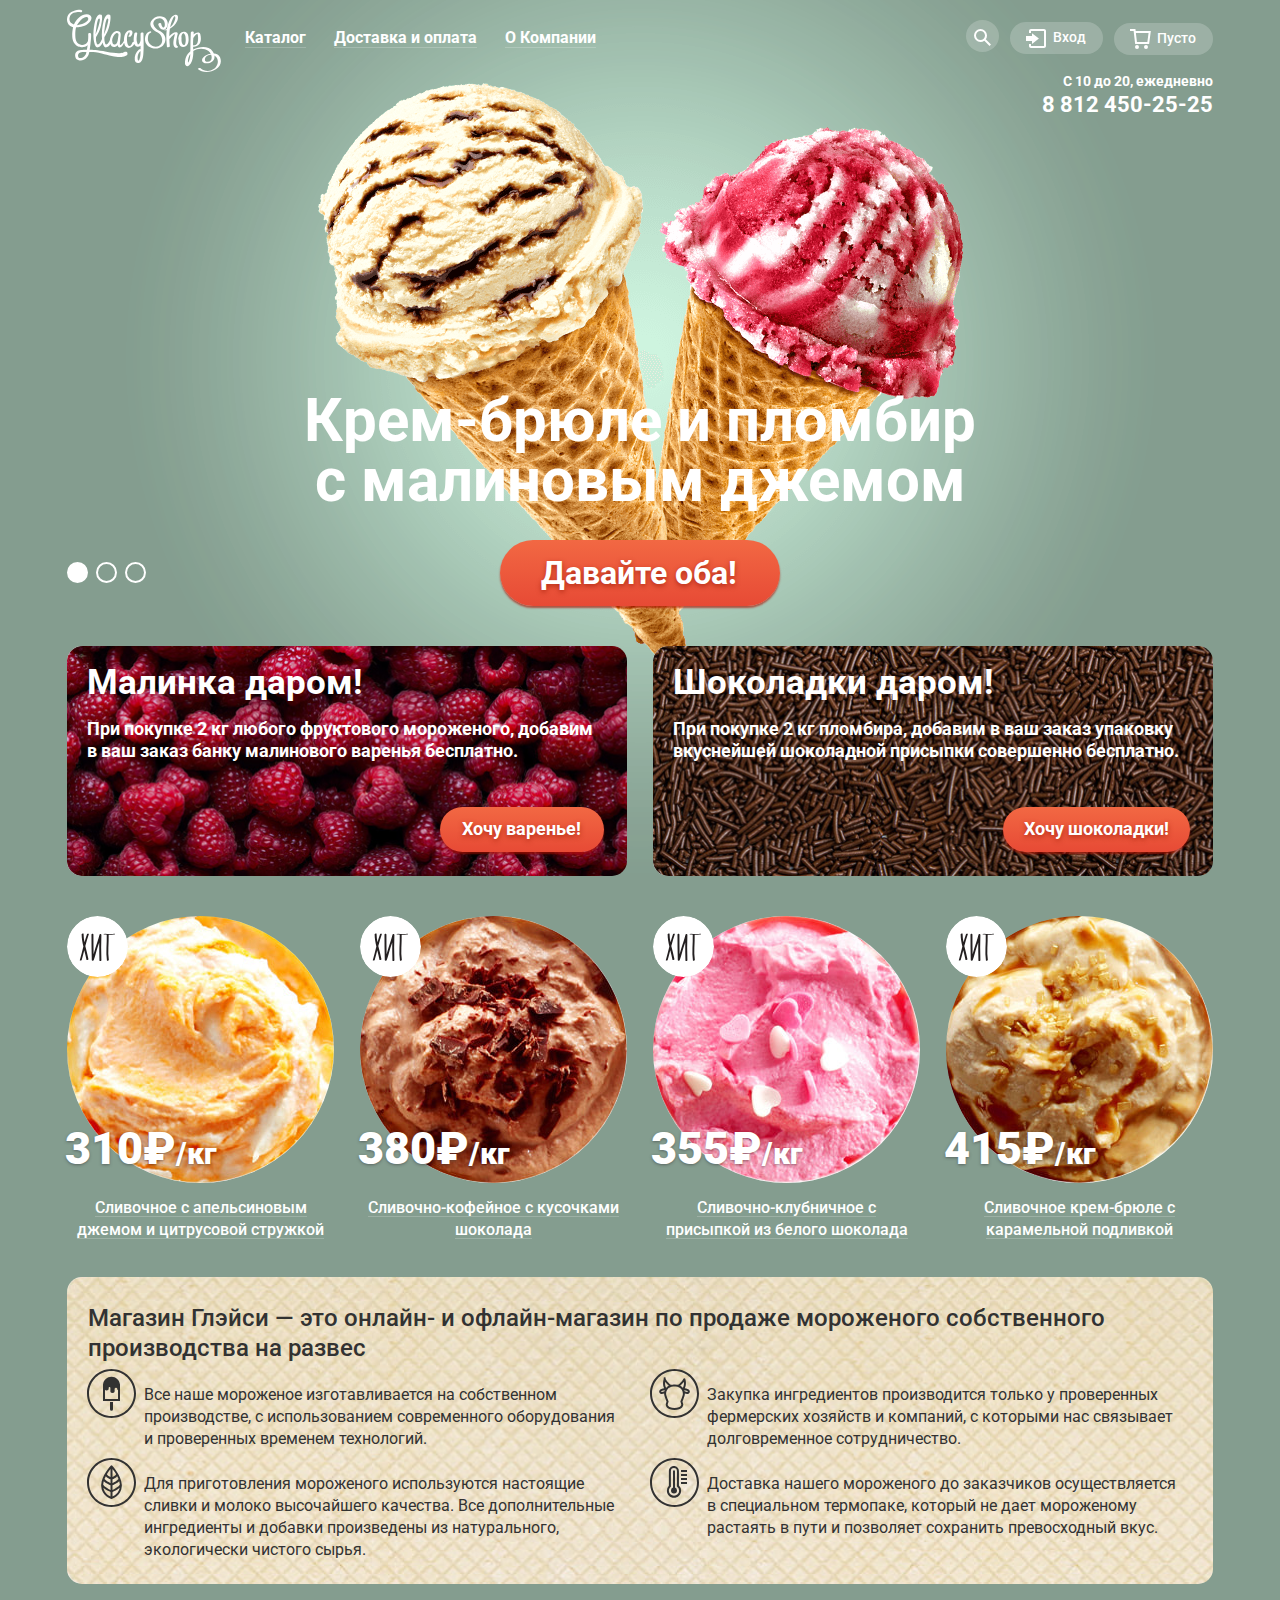
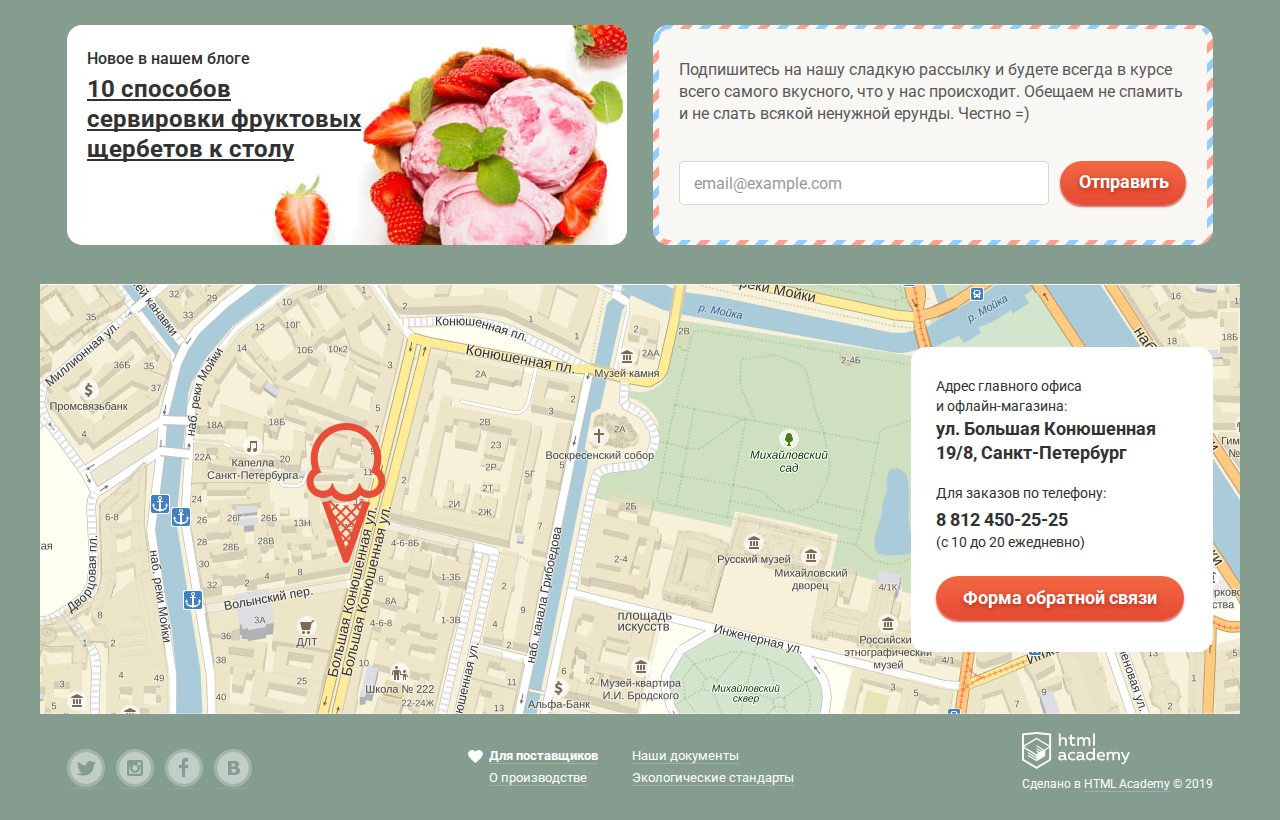
==== commit c25938e2: "Изменения по замечаниям проверяющего критерии Б11., Д8. Д19. Д20." ====
--- a/index.html
+++ b/index.html
@@ -28,7 +28,7 @@
               </ul>                      
             </li>          
             <li class="site-navigation-item"><a class="site-navigation-link" href="#">Доставка и оплата</a></li>
-            <li class="site-navigation-item"><a class="site-navigation-link" href="#">О Компании</a></li>    
+            <li class="site-navigation-item"><a class="site-navigation-link" href="#">О Компании</a></li>              
           </ul>
             <ul class="user-navigation">
               <li class="user-navigation-item">
@@ -38,12 +38,13 @@
                 <form class="search-form" action="https://echo.htmlacademy.ru" method="get"> 
                   <label for="search" class="visually-hidden">Строка поиска</label>
                   <input class="email-field" id="search" type="text" name="search" value="" placeholder="Крем-брюле">
+                  <button type="submit" class="visually-hidden"></button>
                 </form>                
               </li>          
               <li class="user-navigation-item">
                 <a class="user-navigation-link" href="#">
                   <svg xmlns="http://www.w3.org/2000/svg" xmlns:xlink="http://www.w3.org/1999/xlink" width="21" height="19" viewBox="0 0 21 19"><g fill="#fff"><path d="M6 14.875L12.917 9.5 6 4.125v2.917H-.042v4.917H6z"/><path d="M18 0H5C3.9 0 3 .9 3 2v2h2V2h13v15H5v-2H3v2c0 1.1.9 2 2 2h13c1.1 0 2-.9 2-2V2c0-1.1-.9-2-2-2z"/></g></svg>
-                  <span>Вход</span>
+                  Вход
                 </a>                
                 <form class="login-form" action="https://echo.htmlacademy.ru" method="post">            
                   <label class ="visually-hidden" for="user-login">Логин</label>
@@ -56,15 +57,14 @@
                     </button>
                     <div class="login-form-links">
                       <a href="#">Забыли пароль?</a>
-                      <a href="#">Новая регистрация</a>
-                    </div>
+                      <a href="#">Новая регистрация</a>                       
                   </div>     
                 </form>                
               </li>          
               <li class="user-navigation-item">
                 <a class="user-navigation-link" href="#">
                   <svg xmlns="http://www.w3.org/2000/svg" width="21" height="20" viewBox="0 0 21 20"><g fill="#FFF"><path d="M5.657 2.031L5.422 0H0v2h3.64l1.5 13h13.988l1.699-12.969H5.657zM17.372 13H6.922L5.888 4.031h12.66L17.372 13z"/><circle cx="6.984" cy="18" r="2"/><circle cx="15.984" cy="18" r="2"/></g></svg>
-                  <span>Пусто</span>
+                  Пусто
                 </a>            
               </li>
             </ul> 
@@ -109,7 +109,7 @@
           <h2 class="special-offer-title">Шоколадки даром!</h2>
           <p class="special-offer-text">При покупке 2 кг пломбира, добавим в ваш заказ упаковку вкуснейшей шоколадной присыпки совершенно бесплатно.</p>
           <a class="button special-offer-button" href="#">Хочу шоколадки!</a>
-        </li>  
+        </li>          
       </ul>         
       <ul class="catalog-list">
         <li class="catalog-item">
@@ -117,7 +117,7 @@
                 <img src="img/product-1.jpg" width="267" height="267" alt="Фото сливочного мороженого с ярко выраженным апельсиновым вкусом">               
                 <strong class="price-of-item">310₽<span>/кг</span></strong> 
                 <h2 class="catalog-item-title">Сливочное с апельсиновым<br>джемом и цитрусовой стружкой</h2>      
-                <img class="hit-catalog-item" src="img/hit.svg" alt="Хит">                   
+                <img class="hit-catalog-item" src="img/hit.svg" width="61" height="61" alt="Хит">                   
             </a>               
             <button class="button catalog-item-button">Быстрый просмотр</button>          
         </li>
@@ -126,7 +126,7 @@
                 <img src="img/product-2.jpg" width="267" height="267" alt="Фото сливочного мороженого с кофейным вкусом, посыпанного тёртым шоколадом">
                 <strong class="price-of-item">380₽<span>/кг</span></strong> 
                 <h2 class="catalog-item-title">Сливочно-кофейное с кусочками шоколада</h2>   
-                <img class="hit-catalog-item" src="img/hit.svg" alt="Хит">              
+                <img class="hit-catalog-item" src="img/hit.svg" width="61" height="61" alt="Хит">              
             </a>   
             <button class="button catalog-item-button">Быстрый просмотр</button>           
         </li>
@@ -135,7 +135,7 @@
                 <img src="img/product-3.jpg" width="267" height="267" alt="Фото сливочного мороженого с клубничным вкусом розового цвета с белой посыпкой в виде сердечек">
                 <strong class="price-of-item">355₽<span>/кг</span></strong>  
                 <h2 class="catalog-item-title">Сливочно-клубничное с<br>присыпкой из белого шоколада</h2> 
-                <img class="hit-catalog-item" src="img/hit.svg" alt="Хит"> 
+                <img class="hit-catalog-item" src="img/hit.svg" width="61" height="61" alt="Хит"> 
             </a>    
             <button class="button catalog-item-button">Быстрый просмотр</button>          
         </li>
@@ -144,7 +144,7 @@
                 <img src="img/product-4.jpg" width="267" height="267" alt="Фото мороженого крем-брюле, смешанного с карамельной подливкой и посыпанного карамелью">
                 <strong class="price-of-item">415₽<span>/кг</span></strong> 
                 <h2 class="catalog-item-title">Сливочное крем-брюле с карамельной подливкой</h2>
-                <img class="hit-catalog-item" src="img/hit.svg" alt="Хит"> 
+                <img class="hit-catalog-item" src="img/hit.svg" width="61" height="61" alt="Хит"> 
             </a>   
             <button class="button catalog-item-button">Быстрый просмотр</button>           
         </li>
@@ -176,14 +176,14 @@
       </div>   
       <section class="contacts">
         <h2 class="visually-hidden">Расположение - как добраться</h2>
-        <img class="map" src="img/map.jpg" alt="Карта с адресом магазина Санкт-Петербург, ул. Большая Конюшенная 19/8">   
+        <img class="map" src="img/map.jpg" width="1200" height="430" alt="Карта с адресом магазина Санкт-Петербург, ул. Большая Конюшенная 19/8">   
         <div class="contacts-sidebar">         
           <p class="contacts-sidebar-address">Адрес главного офиса и офлайн-магазина:</p>
           <P class="contacts-sidebar-bold">ул. Большая Конюшенная 19/8, Санкт-Петербург</p>
           <p class="contacts-sidebar-for-call">Для заказов по телефону:</p>
           <a class="contacts-sidebar-bold" href="tel:+78124502515">8 812 450-25-25</a>
           <p class="contacts-sidebar-for-call">(с 10 до 20 ежедневно)</p>
-          <button class="button contacts-sidebar-button">Форма обратной связи</button>     
+          <a class="button contacts-sidebar-button" href="#">Форма обратной связи</a>            
         </div>    
       </section>
     </div>
@@ -216,18 +216,18 @@
             <li class="footer-nav-item"><a class="bold-link" href="#">Для поставщиков</a></li>
             <li class="footer-nav-item"><a href="#">Наши документы</a></li>
             <li class="footer-nav-item"><a href="#">О производстве</a></li>                  
-            <li class="footer-nav-item"><a href="#">Экологические стандарты</a></li>
+            <li class="footer-nav-item"><a href="#">Экологические стандарты</a></li>            
           </ul>
           <div class = "copiright">
             <a href="https://htmlacademy.ru/intensive/htmlcss">
               <img src="img/logo-htmlacademy.svg" width="108" height="39" alt="Логотип HTMLAcademy">
             </a>
-            <p>Сделано в <a class="copiright-link" href="https://htmlacademy.ru/intensive/htmlcss">HTML Academy</a> © 2019</p>
+            <p>Сделано в <a href="https://htmlacademy.ru/intensive/htmlcss">HTML Academy</a> © 2019</p>
           </div>        
       </div>
     </footer> 
     </div>
-    <form class="feedback-form-wrapper" action="https://echo.htmlacademy.ru" method="post">
+    <form class="feedback-form-wrapper visually-hidden" action="https://echo.htmlacademy.ru" method="post">
       <p class="feedback-form-title">Мы обязательно вам ответим!</p>
       <button class="delete-button delete-form-button" type="button"><span class="visually-hidden">Закрыть</span></button>
       <label for="user-name" class="visually-hidden">Логин</label>
--- a/css/style.css
+++ b/css/style.css
@@ -44,7 +44,7 @@
   line-height: 18px;
   color: #ffffff;   
   display:flex;
-  flex-wrap:wrap;
+ 
   justify-content: space-between;  
   width:100%; 
 }
@@ -109,12 +109,13 @@
   padding-left:14px;
   padding-top:7px;
   padding-bottom:5px;
-  background-color: #f7f6f3;
+  background-color: #f7f6f3;  
   color:#323232;
   border-radius:30px;
 }
 
 .site-navigation-link:active {
+  background-color: #ededed;
   box-shadow: 0px 2px 1px #696969;
 }
 
@@ -195,14 +196,9 @@
 
   margin-left:auto;
   margin-top:23px;
-  display:-webkit-box;
-  display:-ms-flexbox;
-  display:flex;
-  -webkit-box-pack: justify;
-      -ms-flex-pack: justify;
-          justify-content: space-between;
-  -ms-flex-wrap: wrap;
-      flex-wrap: wrap;
+  display:flex;
+  justify-content: space-between;
+  min-width: 258px;
 }  
 
 .main-navigation > a {  
@@ -300,7 +296,7 @@
   top:36px;
   display:none;
   width:277px;
-  height:214px;
+  min-height:214px;
 
   background-color:#f8f7f4;
   border-radius:5px;
@@ -424,11 +420,11 @@
 }
 
 .slide:last-child .slide-title{
-  width:632px;
+  width:640px;
 }
 
 .slide-title { 
-  width: 670px;
+  width: 680px;
   margin: 0 auto;
   margin-top: 39px;
   padding-bottom:27px;
@@ -440,7 +436,7 @@
 
 .button {  
   display: inline-block;
-  vertical-align: middle;
+  vertical-align: bottom;
   font-size: 18px;
   line-height: 24px; 
   font-weight: 700;
@@ -491,16 +487,24 @@
 
 .slider-controls label {
   display: inline-block;
+  vertical-align: top;
   width: 17px;
   height: 17px;
-  margin-right: 8px;
-
-  vertical-align: top;
+  margin-right: 8px;  
 
   background-color: transparent;
   border: 2px solid #ffffff;
   border-radius: 50%;
   cursor: pointer;
+}
+
+.slider-controls label:hover,
+.slider-controls label:focus {
+  background-color: rgba(248, 247, 244, 0.4);
+}
+
+.slider-controls label:active {
+  background-color: #ffffff;
 }
 
 #product-1:checked ~ .site-wrapper {
@@ -535,9 +539,10 @@
   line-height: 22px;
   font-weight: 700;
   list-style: none;
-  margin:0;
-  margin-bottom:34px;
+  margin:0;  
   padding:0;  
+  display:flex;
+  flex-wrap: wrap;
 }
 
 .special-offer {
@@ -546,6 +551,7 @@
   padding-left:20px;
   padding-right:23px;
   padding-bottom:24px;
+  margin-bottom:34px;
   box-sizing: border-box;
   display:flex;
   flex-direction: column;
@@ -671,6 +677,7 @@
 
 .catalog-item:hover .button {
   display:inline-block;
+  vertical-align: bottom;
 }
 
 .catalog-item-button {  
@@ -693,6 +700,7 @@
   padding:0; 
   margin-left:21px;
   padding-top:26px;  
+  padding-bottom:21px; 
 }
 
 .about-us-advantages {
@@ -711,7 +719,7 @@
   flex-grow:1;  
   margin:0;
   padding:0; 
-  margin-top:23px;  
+  margin-bottom:23px;  
 }
 
 .about-us-advantages-item:first-child::before {
@@ -869,20 +877,32 @@
   padding-left:13px;
 }
 
-.email-field::placeholder,
-.feedback-comment::placeholder {
+.email-field::-webkit-input-placeholder, 
+.feedback-comment::-webkit-input-placeholder {
   font-weight: 400;
   color:#999999;
 }
 
-.email-field:-ms-input-placeholder,
+.email-field::-moz-placeholder, 
+.feedback-comment::-moz-placeholder {
+  font-weight: 400;
+  color:#999999;
+}
+
+.email-field:-ms-input-placeholder, 
 .feedback-comment:-ms-input-placeholder {
   font-weight: 400;
   color:#999999;
 }
 
-.email-field::-ms-input-placeholder,
+.email-field::-ms-input-placeholder, 
 .feedback-comment::-ms-input-placeholder {
+  font-weight: 400;
+  color:#999999;
+}
+
+.email-field::placeholder,
+.feedback-comment::placeholder {
   font-weight: 400;
   color:#999999;
 }
@@ -924,36 +944,19 @@
   line-height: 18px;
   font-weight: 400;
   color:#ffffff;  
+  border-bottom: 1px solid rgba(255, 255, 255, 0.2); 
 }
 
 .page-footer a:hover,
 .page-footer a:focus,
 .page-footer a:active {
   color:#ffbc9e;
+  border-bottom: 1px solid #ffbc9e;
 }
 
 .social-list {
   opacity: 0.5;
   list-style: none;
-}
-
-.footer-nav-list {
-  list-style: none;  
-  position: relative;
-}
-
-.footer-nav-list a {
-  font-size: 13px;
-}
-
-.footer-nav-item .bold-link {
-  font-weight: 700;  
-}
-
-.copiright{
-  font-size: 12px;
-  line-height: 18px;
-  font-weight: 400;
 }
 
 .user-navigation-full-basket {
@@ -1114,6 +1117,7 @@
 
 .basket-button {
   display:inline-block;
+  vertical-align: bottom;
   margin-left: auto;
   margin-right: 14px;
   margin-top:12px;
@@ -1162,7 +1166,6 @@
   display: none;
 }
  
-
 .bread-crumbs a {
   font-size: 14px;
   line-height: 16px;
@@ -1220,6 +1223,10 @@
   position: relative;
 }
 
+select::-ms-expand {
+  display: none;
+}
+
 .select svg {
   position: absolute;
   right: 16px;
@@ -1234,10 +1241,11 @@
   fill:#323232;  
 }
 
-select {  
-  -webkit-appearance: none;
-  -moz-appearance: none;
-  appearance: none;
+.sorting {  
+  -webkit-appearance: none;   
+     -moz-appearance: none;   
+          appearance: none;
+  outline: none;
 }
 
 .price {
@@ -1321,6 +1329,7 @@
 
   border-radius:50%;
   display:inline-block;
+  vertical-align: middle;
   position:absolute;
   top:-2px;
   left:-32px;
@@ -1363,9 +1372,9 @@
 
 .option {
   display: inline-block;
+  vertical-align: middle;
   margin-right: 53px;
-  text-transform: lowercase;
-  
+  text-transform: lowercase;  
 }
 
 .option:last-child {
@@ -1427,32 +1436,33 @@
   box-shadow: inset 0px 2px 1px 0 #696969;
 }
 
-.pagination-item a {
-  color: #ffffff;
-}
-
-.pagination-item-not-activ a {
-  color:rgba(255, 255, 255, 0.2);
-}
-
-.pagination-item-current {
+.pagination-link {
+  margin:0;
+  padding:0;
   display: block;
-  background-color: #ffffff; 
-}
-
-.pagination-item-current a { 
-   color: #323232;
-}
-
-.pagination-item a:active {
+  width:26px;
+  height:26px;
+  border-radius: 50%;
+  color: #ffffff; 
+  text-align:center;
+  line-height: 26px;
+  margin-left: 3px;
+}
+
+.pagination-link:active {
   background-color: #ffffff; 
   color: #323232;
 }
 
-.pagination-item a:hover,
-.pagination-item a:focus {
+.pagination-link:hover,
+.pagination-link:focus {
   background-color: rgba(255, 255, 255, 0.2);
   color: #ffffff; 
+}
+
+.pagination-link-current{ 
+  color: #323232;  
+  background-color: #ffffff; 
 }
 
 .about-us {   
@@ -1526,10 +1536,14 @@
   padding:0;
   margin-top:31px;
   margin-left: 226px;
+  margin-bottom: 32px;
   width: 306px;
   display:flex;
   align-content:flex-start; 
   flex-wrap: wrap; 
+
+  list-style: none;  
+  position: relative;
 }
 
 .footer-nav-item {  
@@ -1537,9 +1551,13 @@
   padding:0;  
 }
 
-.footer-nav-item a {
-  border-bottom: 1px solid rgba(255, 255, 255, 0.2); 
+.footer-nav-item .bold-link {
+  font-weight: 700;  
+}
+
+.footer-nav-item a {  
   line-height: 0.97;
+  font-size: 13px;
 }
 
 .footer-nav-item:first-child::before {
@@ -1561,7 +1579,9 @@
   width: 163px;
 }
 
-.copiright {
+.copiright {  
+  line-height: 18px;
+  font-weight: 400;
   font-size: 12px;
   margin-left:auto;  
   margin-top:18px;
@@ -1570,8 +1590,9 @@
   flex-direction:column; 
 }
 
-.copiright-link {
-  border-bottom: 1px solid rgba(255, 255, 255, 0.2);
+.copiright > a,
+.copiright > a:hover {
+  border:none;
 }
 
 .copiright p {
@@ -1691,7 +1712,7 @@
 
   position: relative;
   top: 8px;
-  right: 5px;
+  right: 0px;
 
   width: 8px;
   height: 8px;
@@ -1708,7 +1729,7 @@
 
   position: relative;
   top: 8px;
-  right: 5px;
+  right: 3px;
 
   width: 8px;
   height: 8px;
@@ -1719,27 +1740,7 @@
   margin-left:17px;
  }
 
-.pagination-item {
-  margin-right:2px;
-  width:27px;
-  height:26px;
-  border-radius:50%;
-  text-align:center;
-}
-
-.pagination-item a {
-  margin:0;
-  padding:0;
-  margin-top:2px;
-  line-height: 28px;
-  font-weight: 500;
-}
-
-.pagination-item:last-child {
-  margin-right:0;
-}
-
-.feedback-form-wrapper {
+ .feedback-form-wrapper {
   position: fixed;
   
   color: #323232;
